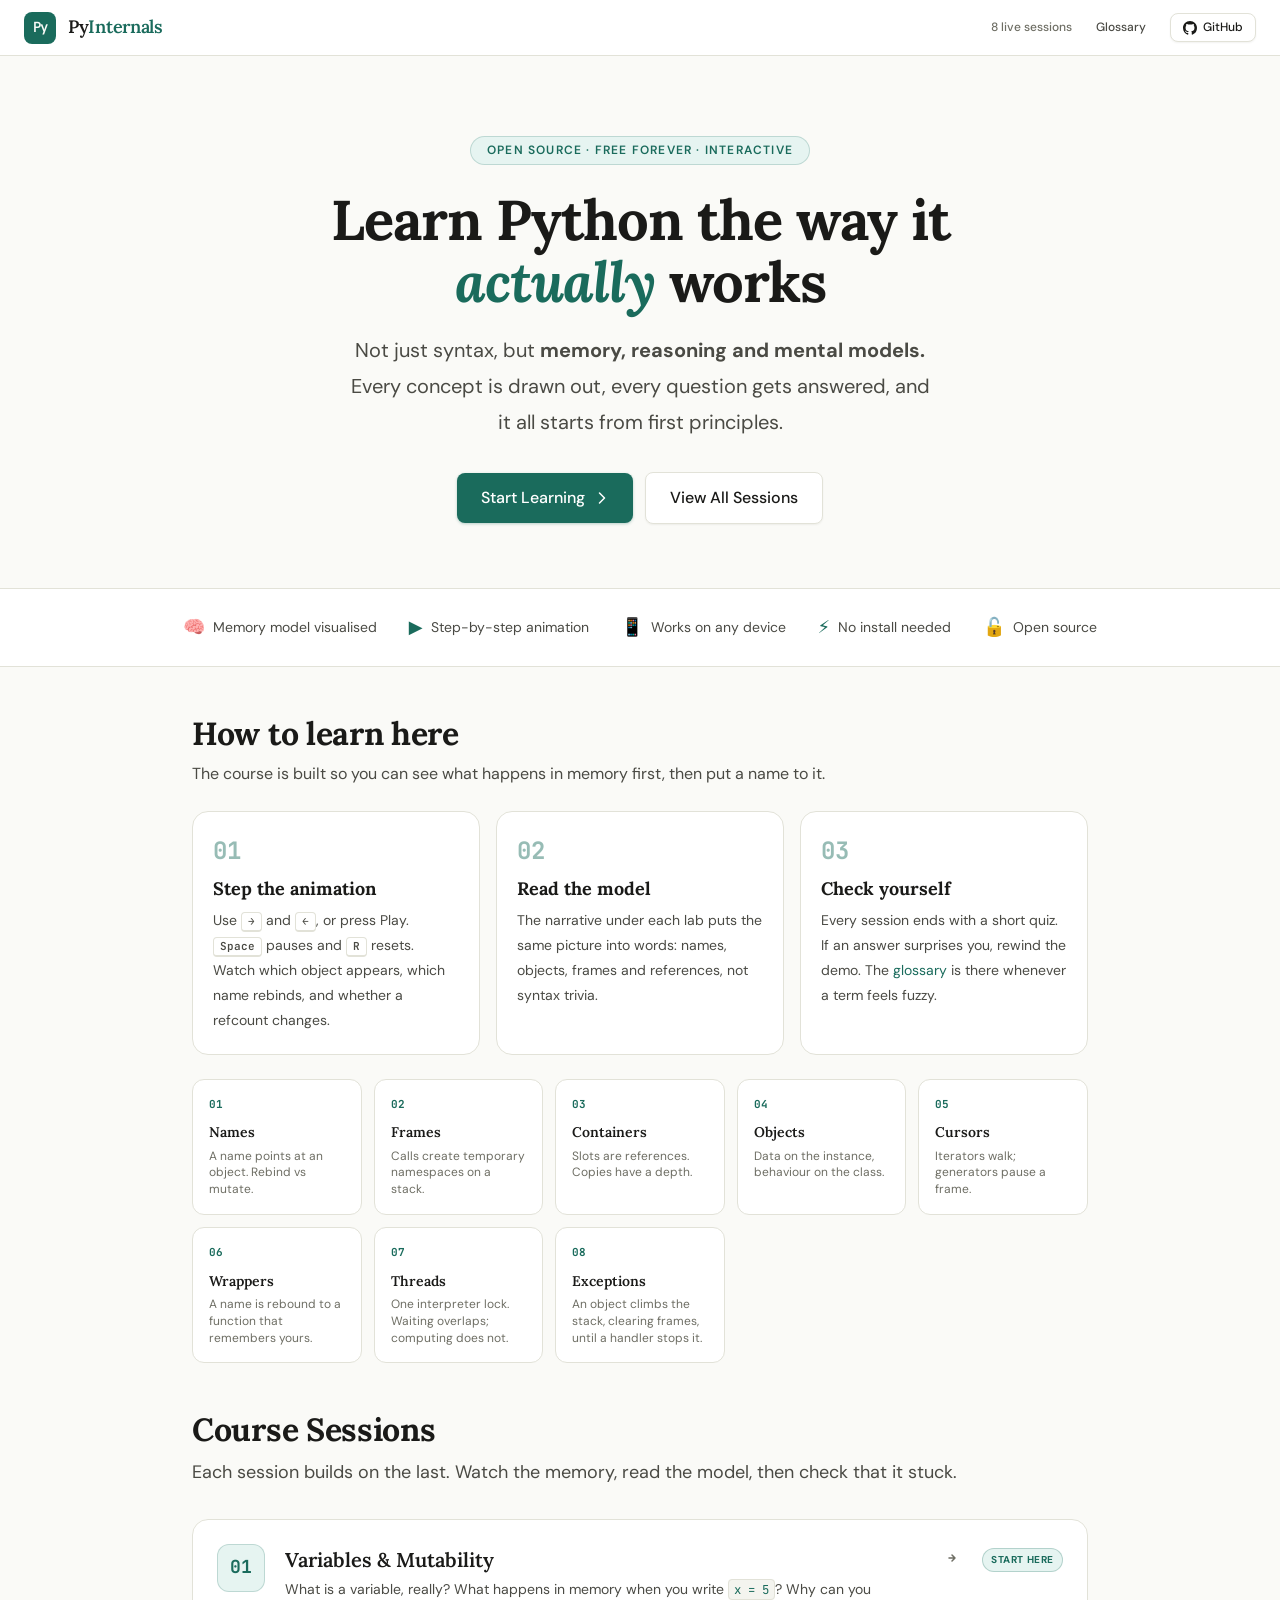
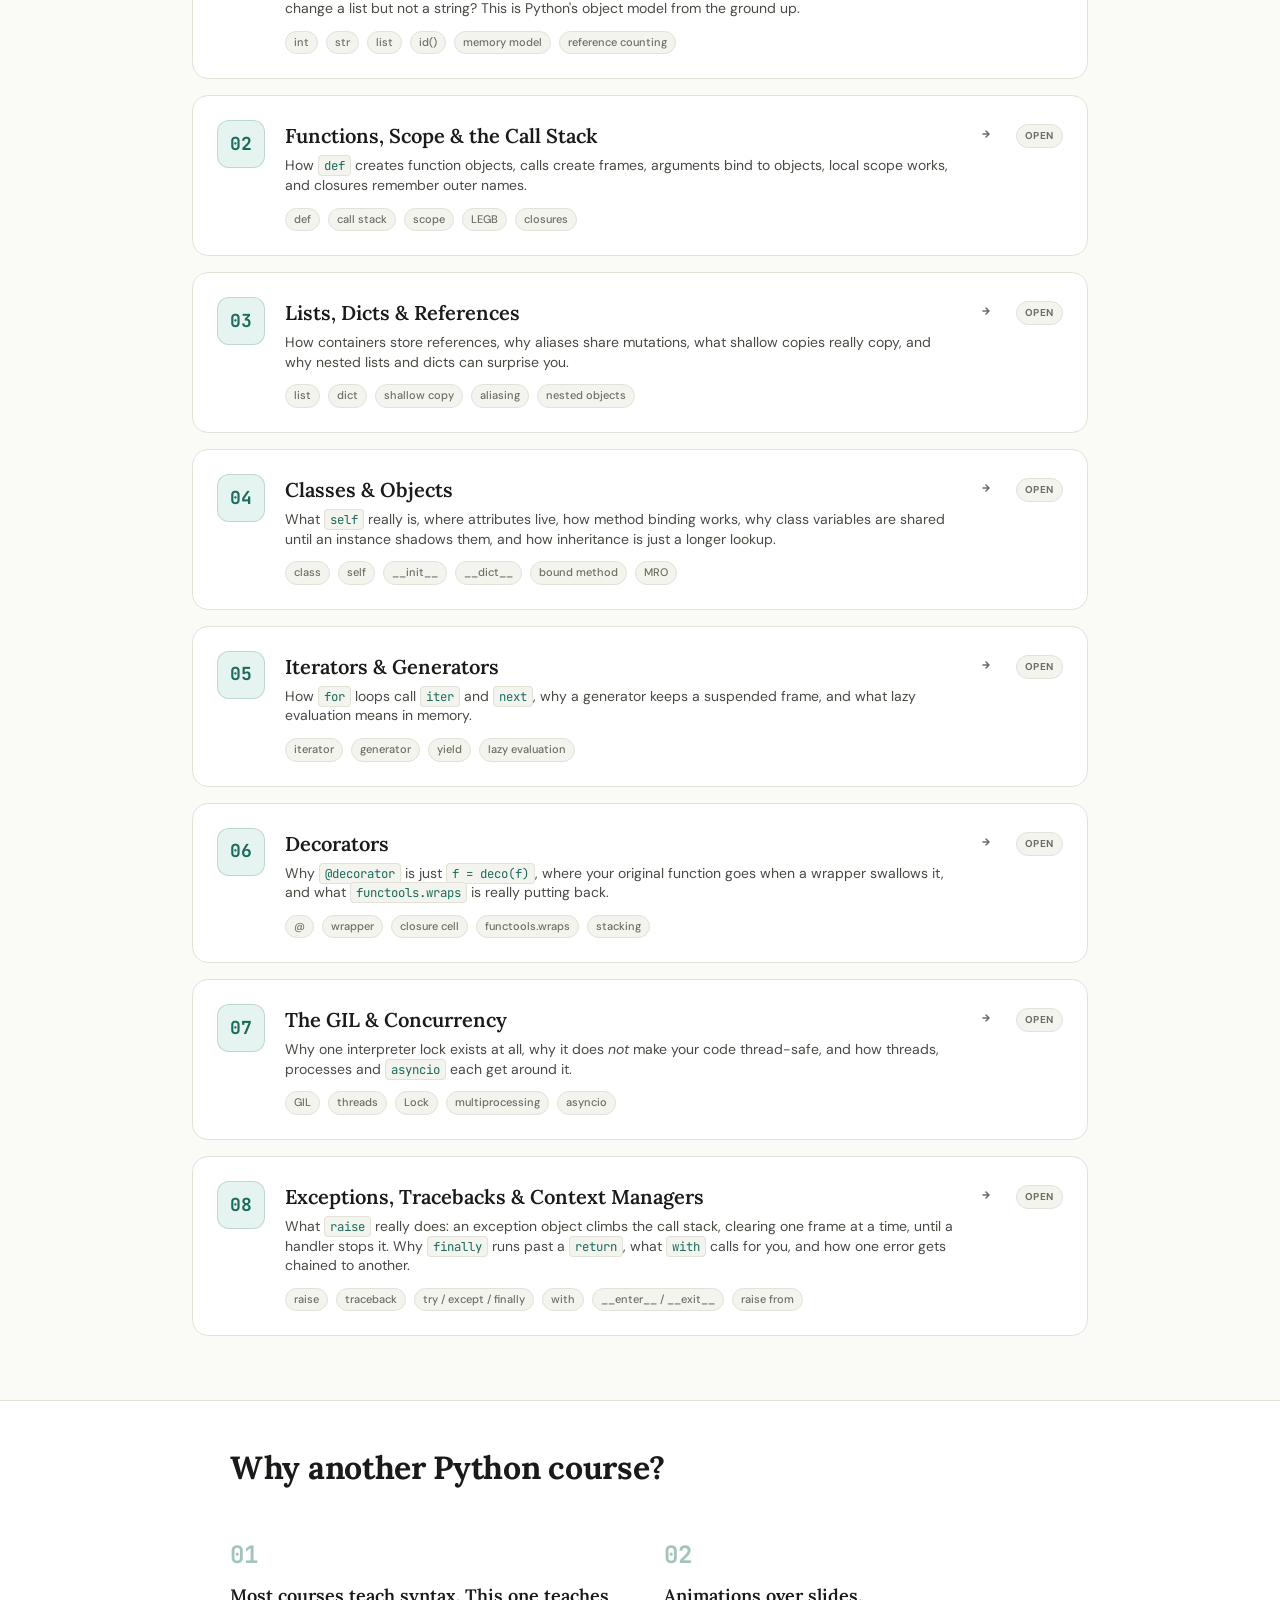
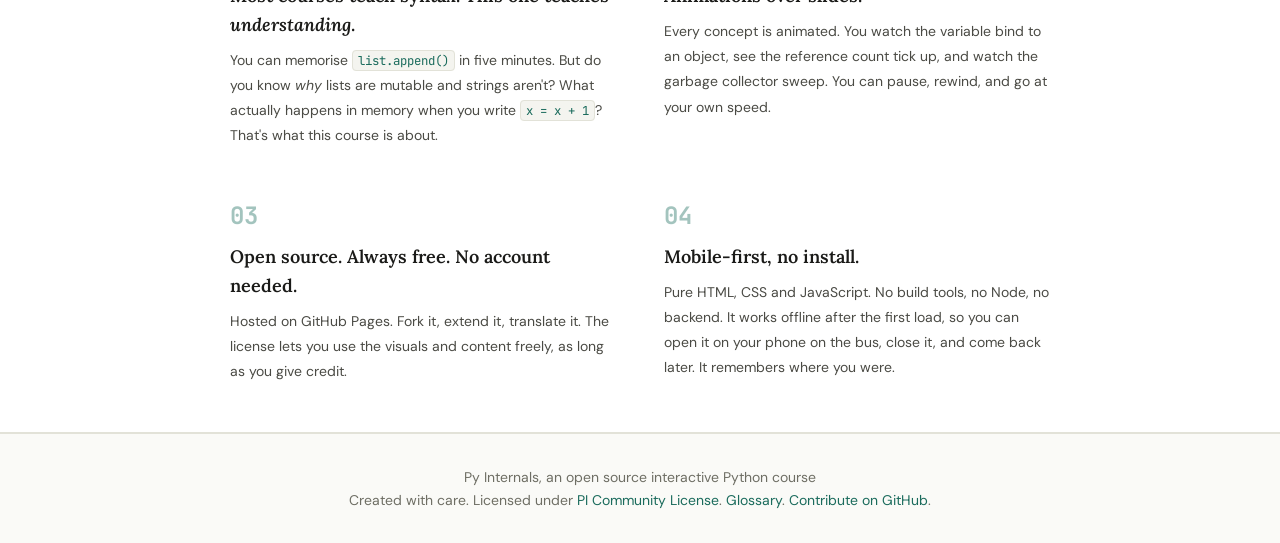
==== index.html @ a8326a30 "Improved Vocabulary + SEO" ====
<!DOCTYPE html>
<html lang="en">
<head>
  <meta charset="UTF-8" />
  <meta name="viewport" content="width=device-width, initial-scale=1.0" />
  <title>Py Internals: Learn How Python Really Works, Visually</title>
  <meta name="description" content="A free, open-source Python course that shows what your code does in memory. Step through names, frames, references, classes, generators, the GIL and exceptions." />
  <meta name="theme-color" content="#1A6B5C" />

  <!-- CSS -->
  <link rel="icon" type="image/png" href="assets/images/Python-logo.png" />
  <link rel="apple-touch-icon" href="assets/images/Python-logo.png" />

  <link rel="stylesheet" href="assets/css/base.css" />
  <link rel="stylesheet" href="assets/css/layout.css" />
  <link rel="stylesheet" href="assets/css/components.css" />
  <link rel="stylesheet" href="assets/css/memory-viz.css" />
  <link rel="stylesheet" href="assets/css/animations.css" />

  <style>
    /* ── Homepage-specific styles ── */
    .home-hero {
      max-width: 820px;
      margin: 0 auto;
      padding: var(--sp-20) var(--sp-8) var(--sp-16);
      text-align: center;
    }

    .home-hero__eyebrow {
      display: inline-flex;
      align-items: center;
      gap: var(--sp-2);
      font-size: var(--fs-xs);
      font-weight: 600;
      text-transform: uppercase;
      letter-spacing: 0.1em;
      color: var(--clr-accent);
      background: var(--clr-accent-lt);
      padding: var(--sp-1) var(--sp-4);
      border-radius: var(--radius-full);
      margin-bottom: var(--sp-6);
      border: 1px solid rgba(26,107,92,0.2);
    }

    .home-hero__title {
      font-size: clamp(2.5rem, 5vw, 3.5rem);
      font-weight: 700;
      letter-spacing: -1px;
      line-height: 1.1;
      margin-bottom: var(--sp-5);
    }

    .home-hero__title em {
      font-style: italic;
      color: var(--clr-accent);
    }

    .home-hero__lead {
      font-size: var(--fs-lg);
      color: var(--clr-text-2);
      line-height: var(--lh-loose);
      max-width: 580px;
      margin: 0 auto var(--sp-8);
    }

    .home-hero__cta {
      display: flex;
      align-items: center;
      justify-content: center;
      gap: var(--sp-3);
      flex-wrap: wrap;
    }

    .feature-strip {
      display: flex;
      align-items: center;
      justify-content: center;
      gap: var(--sp-8);
      padding: var(--sp-6) var(--sp-8);
      border-top: 1px solid var(--clr-border);
      border-bottom: 1px solid var(--clr-border);
      background: var(--clr-surface);
      flex-wrap: wrap;
    }

    .feature-strip__item {
      display: flex;
      align-items: center;
      gap: var(--sp-2);
      font-size: var(--fs-sm);
      color: var(--clr-text-2);
    }

    .feature-strip__icon {
      color: var(--clr-accent);
      font-size: var(--fs-md);
    }

    .sessions-grid {
      max-width: 960px;
      margin: 0 auto;
      padding: var(--sp-12) var(--sp-8);
    }

    .sessions-grid__title {
      font-size: var(--fs-2xl);
      font-weight: 700;
      letter-spacing: -0.3px;
      margin-bottom: var(--sp-2);
    }

    .sessions-grid__subtitle {
      color: var(--clr-text-2);
      font-size: var(--fs-md);
      margin-bottom: var(--sp-8);
    }

    .session-card {
      display: flex;
      align-items: flex-start;
      flex-wrap: wrap;
      gap: var(--sp-5);
      padding: var(--sp-6);
      background: var(--clr-surface);
      border: 1px solid var(--clr-border);
      border-radius: var(--radius-xl);
      margin-bottom: var(--sp-4);
      transition: all var(--dur-base) var(--ease-out);
      text-decoration: none;
      cursor: pointer;
    }

    .session-card:hover {
      border-color: var(--clr-accent);
      box-shadow: var(--shadow-md);
      transform: translateY(-2px);
    }

    .session-card.locked {
      opacity: 0.55;
      cursor: default;
      pointer-events: none;
    }

    .session-card__num {
      flex-shrink: 0;
      width: 48px;
      height: 48px;
      border-radius: var(--radius-lg);
      background: var(--clr-accent-lt);
      border: 1px solid rgba(26,107,92,0.2);
      display: flex;
      align-items: center;
      justify-content: center;
      font-family: var(--font-mono);
      font-size: var(--fs-md);
      font-weight: 700;
      color: var(--clr-accent);
    }

    .session-card.locked .session-card__num {
      background: var(--clr-surface-2);
      border-color: var(--clr-border);
      color: var(--clr-text-3);
    }

    .session-card__body { flex: 1; }

    .session-card__title {
      font-family: var(--font-display);
      font-size: var(--fs-lg);
      font-weight: 600;
      margin-bottom: var(--sp-1);
    }

    .session-card__desc {
      font-size: var(--fs-sm);
      color: var(--clr-text-2);
      line-height: var(--lh-snug);
    }

    .session-card__tags {
      display: flex;
      flex-wrap: wrap;
      gap: var(--sp-2);
      margin-top: var(--sp-3);
    }

    .session-card__tag {
      font-size: 11px;
      font-weight: 500;
      background: var(--clr-surface-2);
      color: var(--clr-text-3);
      padding: 2px 8px;
      border-radius: var(--radius-full);
      border: 1px solid var(--clr-border);
    }

    .session-card__arrow {
      flex-shrink: 0;
      color: var(--clr-text-3);
      margin-top: 4px;
      transition: all var(--dur-fast) var(--ease-out);
    }
    .session-card:hover .session-card__arrow {
      color: var(--clr-accent);
      transform: translateX(3px);
    }

    .coming-soon-badge {
      font-size: 10px;
      font-weight: 700;
      text-transform: uppercase;
      letter-spacing: 0.07em;
      background: var(--clr-surface-2);
      color: var(--clr-text-3);
      border: 1px solid var(--clr-border);
      padding: 2px 7px;
      border-radius: var(--radius-full);
    }

    .philosophy-section {
      background: var(--clr-surface);
      border-top: 1px solid var(--clr-border);
      border-bottom: 1px solid var(--clr-border);
      padding: var(--sp-12) var(--sp-8);
    }

    .philosophy-inner {
      max-width: 820px;
      margin: 0 auto;
      display: grid;
      grid-template-columns: 1fr 1fr;
      gap: var(--sp-12);
    }

    .philosophy-inner h2 {
      grid-column: 1 / -1;
      font-size: var(--fs-2xl);
      letter-spacing: -0.3px;
    }

    .philosophy-point { }

    .philosophy-point__num {
      font-family: var(--font-mono);
      font-size: var(--fs-xl);
      font-weight: 700;
      color: var(--clr-accent);
      opacity: 0.4;
      margin-bottom: var(--sp-2);
    }

    .philosophy-point__title {
      font-family: var(--font-display);
      font-size: var(--fs-md);
      font-weight: 600;
      margin-bottom: var(--sp-2);
    }

    .philosophy-point__text {
      font-size: var(--fs-sm);
      color: var(--clr-text-2);
      line-height: var(--lh-loose);
    }

    .footer {
      text-align: center;
      padding: var(--sp-8);
      font-size: var(--fs-sm);
      color: var(--clr-text-3);
      border-top: 1px solid var(--clr-border);
    }

    .footer a { color: var(--clr-accent); }

    .howto-section {
      max-width: 960px;
      margin: 0 auto;
      padding: var(--sp-12) var(--sp-8) 0;
    }

    .howto-section h2 {
      font-size: var(--fs-2xl);
      letter-spacing: -0.3px;
      margin-bottom: var(--sp-2);
    }

    .howto-section > p {
      color: var(--clr-text-2);
      margin-bottom: var(--sp-6);
    }

    .howto-grid {
      display: grid;
      grid-template-columns: repeat(3, minmax(0, 1fr));
      gap: var(--sp-4);
    }

    .howto-card {
      background: var(--clr-surface);
      border: 1px solid var(--clr-border);
      border-radius: var(--radius-xl);
      padding: var(--sp-5);
    }

    .howto-card__num {
      font-family: var(--font-mono);
      font-size: var(--fs-xl);
      font-weight: 700;
      color: var(--clr-accent);
      opacity: 0.45;
      margin-bottom: var(--sp-2);
    }

    .howto-card h3 {
      font-family: var(--font-display);
      font-size: var(--fs-md);
      margin-bottom: var(--sp-2);
    }

    .howto-card p {
      font-size: var(--fs-sm);
      color: var(--clr-text-2);
      line-height: var(--lh-loose);
    }

    .course-path {
      display: grid;
      grid-template-columns: repeat(auto-fit, minmax(150px, 1fr));
      gap: var(--sp-3);
      margin-top: var(--sp-6);
    }

    .course-path__step {
      background: var(--clr-surface);
      border: 1px solid var(--clr-border);
      border-radius: var(--radius-lg);
      padding: var(--sp-4);
      text-decoration: none;
      color: inherit;
      display: block;
      transition: border-color var(--dur-fast) var(--ease-out), transform var(--dur-fast) var(--ease-out);
    }

    .course-path__step:hover {
      border-color: var(--clr-accent);
      transform: translateY(-2px);
    }

    .course-path__num {
      font-family: var(--font-mono);
      font-size: 11px;
      font-weight: 700;
      color: var(--clr-accent);
      margin-bottom: var(--sp-2);
    }

    .course-path__title {
      font-family: var(--font-display);
      font-size: var(--fs-sm);
      font-weight: 600;
      margin-bottom: var(--sp-1);
    }

    .course-path__idea {
      font-size: var(--fs-xs);
      color: var(--clr-text-3);
      line-height: var(--lh-snug);
    }

    .last-session-note {
      margin-top: var(--sp-4);
      font-size: var(--fs-sm);
      color: var(--clr-text-3);
    }

    .last-session-note a { color: var(--clr-accent); }

    @media (max-width: 860px) {
      .course-path { grid-template-columns: 1fr 1fr; }
    }

    @media (max-width: 640px) {
      .howto-grid { grid-template-columns: 1fr; }
      .course-path { grid-template-columns: 1fr; }
    }

    @media (max-width: 520px) {
      .session-card { gap: var(--sp-4); padding: var(--sp-5); }
      .session-card__num { width: 40px; height: 40px; }
      .session-card__arrow { display: none; }
    }

    @media (max-width: 640px) {
      .home-hero { padding: var(--sp-12) var(--sp-5) var(--sp-10); }
      .sessions-grid { padding: var(--sp-8) var(--sp-5); }
      .philosophy-inner { grid-template-columns: 1fr; gap: var(--sp-8); }
      .philosophy-inner h2 { grid-column: 1; }
      .feature-strip { gap: var(--sp-5); }
    }
  </style>
  <!-- seo:head -->
  <link rel="canonical" href="https://inboxpraveen.github.io/Py-Internals/" />
  <meta name="robots" content="index, follow, max-image-preview:large" />
  <meta name="author" content="Praveen Kumar" />
  <meta property="og:type" content="website" />
  <meta property="og:site_name" content="Py Internals" />
  <meta property="og:locale" content="en_GB" />
  <meta property="og:url" content="https://inboxpraveen.github.io/Py-Internals/" />
  <meta property="og:title" content="Py Internals: Learn Python from the Inside Out" />
  <meta property="og:description" content="A free, open-source Python course that shows what your code does in memory. Step through names, frames, references, classes, generators, the GIL and exceptions." />
  <meta property="og:image" content="https://inboxpraveen.github.io/Py-Internals/assets/images/og/home.png" />
  <meta property="og:image:width" content="1200" />
  <meta property="og:image:height" content="630" />
  <meta property="og:image:alt" content="Py Internals: Learn Python from the Inside Out on Py Internals" />
  <meta name="twitter:card" content="summary_large_image" />
  <meta name="twitter:title" content="Py Internals: Learn Python from the Inside Out" />
  <meta name="twitter:description" content="A free, open-source Python course that shows what your code does in memory. Step through names, frames, references, classes, generators, the GIL and exceptions." />
  <meta name="twitter:image" content="https://inboxpraveen.github.io/Py-Internals/assets/images/og/home.png" />
  <link rel="alternate" type="application/atom+xml" title="Py Internals sessions" href="https://inboxpraveen.github.io/Py-Internals/feed.xml" />
  <link rel="manifest" href="https://inboxpraveen.github.io/Py-Internals/manifest.webmanifest" />
  <link rel="preconnect" href="https://fonts.googleapis.com" />
  <link rel="preconnect" href="https://fonts.gstatic.com" crossorigin />
  <link rel="stylesheet" href="https://fonts.googleapis.com/css2?family=Lora:ital,wght@0,400;0,600;0,700;1,400&family=JetBrains+Mono:wght@400;500;600&family=DM+Sans:ital,opsz,wght@0,9..40,300;0,9..40,400;0,9..40,500;0,9..40,600;1,9..40,400&display=swap" />
  <script type="application/ld+json">
{
  "@context": "https://schema.org",
  "@graph": [
    {
      "@type": "Course",
      "@id": "https://inboxpraveen.github.io/Py-Internals/#course",
      "name": "Py Internals: Learn Python from the Inside Out",
      "description": "A free, open-source Python course that shows what your code does in memory. Step through names, frames, references, classes, generators, the GIL and exceptions.",
      "url": "https://inboxpraveen.github.io/Py-Internals/",
      "image": "https://inboxpraveen.github.io/Py-Internals/assets/images/og/home.png",
      "provider": {
        "@type": "Organization",
        "name": "Py Internals",
        "url": "https://inboxpraveen.github.io/Py-Internals/",
        "logo": {
          "@type": "ImageObject",
          "url": "https://inboxpraveen.github.io/Py-Internals/assets/images/Python-logo.png",
          "width": 1024,
          "height": 1024
        },
        "sameAs": [
          "https://github.com/inboxpraveen/Py-Internals"
        ]
      },
      "author": {
        "@type": "Person",
        "name": "Praveen Kumar",
        "url": "https://github.com/inboxpraveen"
      },
      "inLanguage": "en",
      "isAccessibleForFree": true,
      "license": "https://github.com/inboxpraveen/Py-Internals/blob/main/LICENSE",
      "datePublished": "2026-03-23",
      "dateModified": "2026-09-17",
      "educationalLevel": "Beginner",
      "about": [
        "Python (programming language)",
        "CPython internals",
        "memory model"
      ],
      "keywords": "python, python internals, memory model, reference counting, closures, decorators, generators, GIL, exceptions",
      "teaches": [
        "Python variables as names bound to objects",
        "id() and object identity",
        "aliasing",
        "mutation versus rebinding",
        "reference counting and garbage collection",
        "mutable and immutable types",
        "function objects",
        "call frames and the call stack",
        "local and global scope",
        "LEGB name lookup",
        "argument passing by object reference",
        "closures and cells",
        "mutable default arguments",
        "containers hold references",
        "list and dict aliasing",
        "shallow copy versus deep copy",
        "nested container mutation",
        "function side effects on containers",
        "hashable keys",
        "what self is",
        "instance __dict__ and class namespace",
        "attribute lookup order",
        "bound methods",
        "class attributes versus instance attributes",
        "__new__ and __init__",
        "inheritance and the MRO",
        "the iterator protocol",
        "iter and next",
        "StopIteration",
        "generators and yield",
        "suspended frames",
        "lazy versus eager evaluation",
        "decorators as f = deco(f)",
        "wrapper functions",
        "closure cells",
        "functools.wraps and __wrapped__",
        "decorator factories",
        "stacking decorators",
        "the Global Interpreter Lock",
        "thread switching and the switch interval",
        "race conditions",
        "threading.Lock",
        "I/O-bound versus CPU-bound work",
        "multiprocessing",
        "asyncio and the event loop",
        "free-threaded Python",
        "raise and stack unwinding",
        "reading a traceback",
        "try, except, else and finally",
        "exception hierarchy",
        "context managers and the with statement",
        "__enter__ and __exit__",
        "exception chaining with raise from"
      ],
      "offers": [
        {
          "@type": "Offer",
          "category": "Free",
          "price": 0,
          "priceCurrency": "USD",
          "availability": "https://schema.org/InStock"
        }
      ],
      "hasCourseInstance": [
        {
          "@type": "CourseInstance",
          "courseMode": "online",
          "courseWorkload": "PT5H"
        }
      ],
      "hasPart": [
        {
          "@type": "LearningResource",
          "name": "Session 01: Variables & Mutability",
          "url": "https://inboxpraveen.github.io/Py-Internals/sessions/01-variables/"
        },
        {
          "@type": "LearningResource",
          "name": "Session 02: Functions, Scope & the Call Stack",
          "url": "https://inboxpraveen.github.io/Py-Internals/sessions/02-functions/"
        },
        {
          "@type": "LearningResource",
          "name": "Session 03: Lists, Dicts & References",
          "url": "https://inboxpraveen.github.io/Py-Internals/sessions/03-lists-dicts/"
        },
        {
          "@type": "LearningResource",
          "name": "Session 04: Classes & Objects",
          "url": "https://inboxpraveen.github.io/Py-Internals/sessions/04-classes/"
        },
        {
          "@type": "LearningResource",
          "name": "Session 05: Iterators & Generators",
          "url": "https://inboxpraveen.github.io/Py-Internals/sessions/05-iterators/"
        },
        {
          "@type": "LearningResource",
          "name": "Session 06: Decorators",
          "url": "https://inboxpraveen.github.io/Py-Internals/sessions/06-decorators/"
        },
        {
          "@type": "LearningResource",
          "name": "Session 07: The GIL & Concurrency",
          "url": "https://inboxpraveen.github.io/Py-Internals/sessions/07-gil/"
        },
        {
          "@type": "LearningResource",
          "name": "Session 08: Exceptions, Tracebacks & Context Managers",
          "url": "https://inboxpraveen.github.io/Py-Internals/sessions/08-exceptions/"
        }
      ]
    },
    {
      "@type": "WebSite",
      "name": "Py Internals",
      "url": "https://inboxpraveen.github.io/Py-Internals/",
      "publisher": {
        "@type": "Organization",
        "name": "Py Internals",
        "url": "https://inboxpraveen.github.io/Py-Internals/",
        "logo": {
          "@type": "ImageObject",
          "url": "https://inboxpraveen.github.io/Py-Internals/assets/images/Python-logo.png",
          "width": 1024,
          "height": 1024
        },
        "sameAs": [
          "https://github.com/inboxpraveen/Py-Internals"
        ]
      },
      "inLanguage": "en"
    }
  ]
}
  </script>
  <!-- /seo:head -->
</head>
<body>

<!-- ── Top Bar ─────────────────────────────────────────────── -->
<header class="topbar">
  <div class="topbar__logo">
    <div class="topbar__logo-mark">Py</div>
    <span class="topbar__brand">Py<span>Internals</span></span>
  </div>
  <div class="topbar__actions">
    <span class="progress-chip" id="homeProgressChip">8 live sessions</span>
    <a href="glossary.html" class="btn btn--ghost btn--sm">Glossary</a>
    <a href="https://github.com/inboxpraveen/Py-Internals"
       target="_blank"
       class="btn btn--secondary btn--sm"
       style="display:inline-flex;align-items:center;gap:6px;">
      <svg width="14" height="14" viewBox="0 0 16 16" fill="currentColor">
        <path d="M8 0C3.58 0 0 3.58 0 8c0 3.54 2.29 6.53 5.47 7.59.4.07.55-.17.55-.38 0-.19-.01-.82-.01-1.49-2.01.37-2.53-.49-2.69-.94-.09-.23-.48-.94-.82-1.13-.28-.15-.68-.52-.01-.53.63-.01 1.08.58 1.23.82.72 1.21 1.87.87 2.33.66.07-.52.28-.87.51-1.07-1.78-.2-3.64-.89-3.64-3.95 0-.87.31-1.59.82-2.15-.08-.2-.36-1.02.08-2.12 0 0 .67-.21 2.2.82.64-.18 1.32-.27 2-.27.68 0 1.36.09 2 .27 1.53-1.04 2.2-.82 2.2-.82.44 1.1.16 1.92.08 2.12.51.56.82 1.27.82 2.15 0 3.07-1.87 3.75-3.65 3.95.29.25.54.73.54 1.48 0 1.07-.01 1.93-.01 2.2 0 .21.15.46.55.38A8.013 8.013 0 0016 8c0-4.42-3.58-8-8-8z"/>
      </svg>
      <span class="btn__label">GitHub</span>
    </a>
  </div>
</header>

<!-- ── Main ────────────────────────────────────────────────── -->
<main>

  <!-- Hero -->
  <section class="home-hero">
    <div class="home-hero__eyebrow animate-fade-up">
      Open Source · Free Forever · Interactive
    </div>
    <h1 class="home-hero__title animate-fade-up delay-1">
      Learn Python the way it <em>actually</em> works
    </h1>
    <p class="home-hero__lead animate-fade-up delay-2">
      Not just syntax, but <strong>memory, reasoning and mental models.</strong> Every concept is drawn out, every question gets answered, and it all starts from first principles.
    </p>
    <div class="home-hero__cta animate-fade-up delay-3">
      <a href="sessions/01-variables/index.html" class="btn btn--primary btn--lg" id="startCta">
        Start Learning
        <svg width="16" height="16" viewBox="0 0 16 16" fill="currentColor">
          <path d="M6.5 3L11.5 8L6.5 13" stroke="currentColor" stroke-width="1.5" fill="none" stroke-linecap="round" stroke-linejoin="round"/>
        </svg>
      </a>
      <a href="#sessions" class="btn btn--secondary btn--lg">View All Sessions</a>
    </div>
    <p class="last-session-note" id="lastSessionNote" hidden></p>
  </section>

  <!-- Feature strip -->
  <div class="feature-strip">
    <div class="feature-strip__item">
      <span class="feature-strip__icon">🧠</span>
      Memory model visualised
    </div>
    <div class="feature-strip__item">
      <span class="feature-strip__icon">▶</span>
      Step-by-step animation
    </div>
    <div class="feature-strip__item">
      <span class="feature-strip__icon">📱</span>
      Works on any device
    </div>
    <div class="feature-strip__item">
      <span class="feature-strip__icon">⚡</span>
      No install needed
    </div>
    <div class="feature-strip__item">
      <span class="feature-strip__icon">🔓</span>
      Open source
    </div>
  </div>

  <section class="howto-section" id="how-to-learn">
    <h2>How to learn here</h2>
    <p>The course is built so you can see what happens in memory first, then put a name to it.</p>
    <div class="howto-grid">
      <div class="howto-card">
        <div class="howto-card__num">01</div>
        <h3>Step the animation</h3>
        <p>Use <kbd>→</kbd> and <kbd>←</kbd>, or press Play. <kbd>Space</kbd> pauses and <kbd>R</kbd> resets. Watch which object appears, which name rebinds, and whether a refcount changes.</p>
      </div>
      <div class="howto-card">
        <div class="howto-card__num">02</div>
        <h3>Read the model</h3>
        <p>The narrative under each lab puts the same picture into words: names, objects, frames and references, not syntax trivia.</p>
      </div>
      <div class="howto-card">
        <div class="howto-card__num">03</div>
        <h3>Check yourself</h3>
        <p>Every session ends with a short quiz. If an answer surprises you, rewind the demo. The <a href="glossary.html" style="color:var(--clr-accent)">glossary</a> is there whenever a term feels fuzzy.</p>
      </div>
    </div>
    <div class="course-path" aria-label="How the live sessions connect">
      <a class="course-path__step" href="sessions/01-variables/">
        <div class="course-path__num">01</div>
        <div class="course-path__title">Names</div>
        <div class="course-path__idea">A name points at an object. Rebind vs mutate.</div>
      </a>
      <a class="course-path__step" href="sessions/02-functions/">
        <div class="course-path__num">02</div>
        <div class="course-path__title">Frames</div>
        <div class="course-path__idea">Calls create temporary namespaces on a stack.</div>
      </a>
      <a class="course-path__step" href="sessions/03-lists-dicts/">
        <div class="course-path__num">03</div>
        <div class="course-path__title">Containers</div>
        <div class="course-path__idea">Slots are references. Copies have a depth.</div>
      </a>
      <a class="course-path__step" href="sessions/04-classes/">
        <div class="course-path__num">04</div>
        <div class="course-path__title">Objects</div>
        <div class="course-path__idea">Data on the instance, behaviour on the class.</div>
      </a>
      <a class="course-path__step" href="sessions/05-iterators/">
        <div class="course-path__num">05</div>
        <div class="course-path__title">Cursors</div>
        <div class="course-path__idea">Iterators walk; generators pause a frame.</div>
      </a>
      <a class="course-path__step" href="sessions/06-decorators/">
        <div class="course-path__num">06</div>
        <div class="course-path__title">Wrappers</div>
        <div class="course-path__idea">A name is rebound to a function that remembers yours.</div>
      </a>
      <a class="course-path__step" href="sessions/07-gil/">
        <div class="course-path__num">07</div>
        <div class="course-path__title">Threads</div>
        <div class="course-path__idea">One interpreter lock. Waiting overlaps; computing does not.</div>
      </a>
      <a class="course-path__step" href="sessions/08-exceptions/">
        <div class="course-path__num">08</div>
        <div class="course-path__title">Exceptions</div>
        <div class="course-path__idea">An object climbs the stack, clearing frames, until a handler stops it.</div>
      </a>
    </div>
  </section>

  <!-- Sessions -->
  <section class="sessions-grid" id="sessions">
    <h2 class="sessions-grid__title">Course Sessions</h2>
    <p class="sessions-grid__subtitle">Each session builds on the last. Watch the memory, read the model, then check that it stuck.</p>

    <!-- Session 01 -->
    <a href="sessions/01-variables/" class="session-card animate-fade-up" data-session="01-variables">
      <div class="session-card__num">01</div>
      <div class="session-card__body">
        <div class="session-card__title">Variables & Mutability</div>
        <div class="session-card__desc">
          What is a variable, really? What happens in memory when you write <code>x = 5</code>? Why can you change a list but not a string? This is Python's object model from the ground up.
        </div>
        <div class="session-card__tags">
          <span class="session-card__tag">int</span>
          <span class="session-card__tag">str</span>
          <span class="session-card__tag">list</span>
          <span class="session-card__tag">id()</span>
          <span class="session-card__tag">memory model</span>
          <span class="session-card__tag">reference counting</span>
        </div>
      </div>
      <svg class="session-card__arrow" width="20" height="20" viewBox="0 0 20 20" fill="none">
        <path d="M7 10h6M10 7l3 3-3 3" stroke="currentColor" stroke-width="1.5" stroke-linecap="round" stroke-linejoin="round"/>
      </svg>
    </a>

    <!-- Session 02 -->
    <a href="sessions/02-functions/" class="session-card animate-fade-up delay-1" data-session="02-functions">
      <div class="session-card__num">02</div>
      <div class="session-card__body">
        <div class="session-card__title">Functions, Scope & the Call Stack</div>
        <div class="session-card__desc">
          How <code>def</code> creates function objects, calls create frames, arguments bind to objects,
          local scope works, and closures remember outer names.
        </div>
        <div class="session-card__tags">
          <span class="session-card__tag">def</span>
          <span class="session-card__tag">call stack</span>
          <span class="session-card__tag">scope</span>
          <span class="session-card__tag">LEGB</span>
          <span class="session-card__tag">closures</span>
        </div>
      </div>
      <svg class="session-card__arrow" width="20" height="20" viewBox="0 0 20 20" fill="none">
        <path d="M7 10h6M10 7l3 3-3 3" stroke="currentColor" stroke-width="1.5" stroke-linecap="round" stroke-linejoin="round"/>
      </svg>
    </a>

    <!-- Session 03 -->
    <a href="sessions/03-lists-dicts/" class="session-card animate-fade-up delay-2" data-session="03-lists-dicts">
      <div class="session-card__num">03</div>
      <div class="session-card__body">
        <div class="session-card__title">Lists, Dicts &amp; References</div>
        <div class="session-card__desc">
          How containers store references, why aliases share mutations, what shallow copies really copy,
          and why nested lists and dicts can surprise you.
        </div>
        <div class="session-card__tags">
          <span class="session-card__tag">list</span>
          <span class="session-card__tag">dict</span>
          <span class="session-card__tag">shallow copy</span>
          <span class="session-card__tag">aliasing</span>
          <span class="session-card__tag">nested objects</span>
        </div>
      </div>
      <svg class="session-card__arrow" width="20" height="20" viewBox="0 0 20 20" fill="none">
        <path d="M7 10h6M10 7l3 3-3 3" stroke="currentColor" stroke-width="1.5" stroke-linecap="round" stroke-linejoin="round"/>
      </svg>
    </a>

    <a href="sessions/04-classes/" class="session-card animate-fade-up delay-3" data-session="04-classes">
      <div class="session-card__num">04</div>
      <div class="session-card__body">
        <div class="session-card__title">Classes &amp; Objects</div>
        <div class="session-card__desc">
          What <code>self</code> really is, where attributes live, how method binding works,
          why class variables are shared until an instance shadows them, and how inheritance
          is just a longer lookup.
        </div>
        <div class="session-card__tags">
          <span class="session-card__tag">class</span>
          <span class="session-card__tag">self</span>
          <span class="session-card__tag">__init__</span>
          <span class="session-card__tag">__dict__</span>
          <span class="session-card__tag">bound method</span>
          <span class="session-card__tag">MRO</span>
        </div>
      </div>
      <svg class="session-card__arrow" width="20" height="20" viewBox="0 0 20 20" fill="none">
        <path d="M7 10h6M10 7l3 3-3 3" stroke="currentColor" stroke-width="1.5" stroke-linecap="round" stroke-linejoin="round"/>
      </svg>
    </a>

    <a href="sessions/05-iterators/" class="session-card animate-fade-up delay-4" data-session="05-iterators">
      <div class="session-card__num">05</div>
      <div class="session-card__body">
        <div class="session-card__title">Iterators &amp; Generators</div>
        <div class="session-card__desc">
          How <code>for</code> loops call <code>iter</code> and <code>next</code>, why a generator
          keeps a suspended frame, and what lazy evaluation means in memory.
        </div>
        <div class="session-card__tags">
          <span class="session-card__tag">iterator</span>
          <span class="session-card__tag">generator</span>
          <span class="session-card__tag">yield</span>
          <span class="session-card__tag">lazy evaluation</span>
        </div>
      </div>
      <svg class="session-card__arrow" width="20" height="20" viewBox="0 0 20 20" fill="none">
        <path d="M7 10h6M10 7l3 3-3 3" stroke="currentColor" stroke-width="1.5" stroke-linecap="round" stroke-linejoin="round"/>
      </svg>
    </a>

    <a href="sessions/06-decorators/" class="session-card animate-fade-up delay-5" data-session="06-decorators">
      <div class="session-card__num">06</div>
      <div class="session-card__body">
        <div class="session-card__title">Decorators</div>
        <div class="session-card__desc">
          Why <code>@decorator</code> is just <code>f = deco(f)</code>, where your original
          function goes when a wrapper swallows it, and what <code>functools.wraps</code>
          is really putting back.
        </div>
        <div class="session-card__tags">
          <span class="session-card__tag">@</span>
          <span class="session-card__tag">wrapper</span>
          <span class="session-card__tag">closure cell</span>
          <span class="session-card__tag">functools.wraps</span>
          <span class="session-card__tag">stacking</span>
        </div>
      </div>
      <svg class="session-card__arrow" width="20" height="20" viewBox="0 0 20 20" fill="none">
        <path d="M7 10h6M10 7l3 3-3 3" stroke="currentColor" stroke-width="1.5" stroke-linecap="round" stroke-linejoin="round"/>
      </svg>
    </a>

    <a href="sessions/07-gil/" class="session-card animate-fade-up delay-5" data-session="07-gil">
      <div class="session-card__num">07</div>
      <div class="session-card__body">
        <div class="session-card__title">The GIL &amp; Concurrency</div>
        <div class="session-card__desc">
          Why one interpreter lock exists at all, why it does <em>not</em> make your
          code thread-safe, and how threads, processes and <code>asyncio</code> each
          get around it.
        </div>
        <div class="session-card__tags">
          <span class="session-card__tag">GIL</span>
          <span class="session-card__tag">threads</span>
          <span class="session-card__tag">Lock</span>
          <span class="session-card__tag">multiprocessing</span>
          <span class="session-card__tag">asyncio</span>
        </div>
      </div>
      <svg class="session-card__arrow" width="20" height="20" viewBox="0 0 20 20" fill="none">
        <path d="M7 10h6M10 7l3 3-3 3" stroke="currentColor" stroke-width="1.5" stroke-linecap="round" stroke-linejoin="round"/>
      </svg>
    </a>

    <a href="sessions/08-exceptions/" class="session-card animate-fade-up delay-5" data-session="08-exceptions">
      <div class="session-card__num">08</div>
      <div class="session-card__body">
        <div class="session-card__title">Exceptions, Tracebacks &amp; Context Managers</div>
        <div class="session-card__desc">
          What <code>raise</code> really does: an exception object climbs the call stack,
          clearing one frame at a time, until a handler stops it. Why <code>finally</code>
          runs past a <code>return</code>, what <code>with</code> calls for you, and how one
          error gets chained to another.
        </div>
        <div class="session-card__tags">
          <span class="session-card__tag">raise</span>
          <span class="session-card__tag">traceback</span>
          <span class="session-card__tag">try / except / finally</span>
          <span class="session-card__tag">with</span>
          <span class="session-card__tag">__enter__ / __exit__</span>
          <span class="session-card__tag">raise from</span>
        </div>
      </div>
      <svg class="session-card__arrow" width="20" height="20" viewBox="0 0 20 20" fill="none">
        <path d="M7 10h6M10 7l3 3-3 3" stroke="currentColor" stroke-width="1.5" stroke-linecap="round" stroke-linejoin="round"/>
      </svg>
    </a>

  </section>

  <!-- Philosophy -->
  <section class="philosophy-section">
    <div class="philosophy-inner">
      <h2>Why another Python course?</h2>

      <div class="philosophy-point animate-fade-up delay-1">
        <div class="philosophy-point__num">01</div>
        <div class="philosophy-point__title">Most courses teach syntax. This one teaches <em>understanding</em>.</div>
        <div class="philosophy-point__text">
          You can memorise <code>list.append()</code> in five minutes. But do you know <em>why</em> lists are mutable and strings aren't? What actually happens in memory when you write <code>x = x + 1</code>? That's what this course is about.
        </div>
      </div>

      <div class="philosophy-point animate-fade-up delay-2">
        <div class="philosophy-point__num">02</div>
        <div class="philosophy-point__title">Animations over slides.</div>
        <div class="philosophy-point__text">
          Every concept is animated. You watch the variable bind to an object, see the reference count tick up, and watch the garbage collector sweep. You can pause, rewind, and go at your own speed.
        </div>
      </div>

      <div class="philosophy-point animate-fade-up delay-3">
        <div class="philosophy-point__num">03</div>
        <div class="philosophy-point__title">Open source. Always free. No account needed.</div>
        <div class="philosophy-point__text">
          Hosted on GitHub Pages. Fork it, extend it, translate it. The license lets you use the visuals and content freely, as long as you give credit.
        </div>
      </div>

      <div class="philosophy-point animate-fade-up delay-4">
        <div class="philosophy-point__num">04</div>
        <div class="philosophy-point__title">Mobile-first, no install.</div>
        <div class="philosophy-point__text">
          Pure HTML, CSS and JavaScript. No build tools, no Node, no backend. It works offline after the first load, so you can open it on your phone on the bus, close it, and come back later. It remembers where you were.
        </div>
      </div>
    </div>
  </section>

</main>

<footer class="footer">
  Py Internals, an open source interactive Python course<br>
  Created with care. Licensed under
  <a href="LICENSE">PI Community License</a>.
  <a href="glossary.html">Glossary</a>.
  <a href="https://github.com/inboxpraveen/Py-Internals" target="_blank">Contribute on GitHub</a>.
</footer>

<script src="assets/js/core.js"></script>
</body>
</html>
---- assets/css/base.css ----
/* ============================================================
   PY INTERNALS: BASE CSS
   Design tokens, reset, typography, global utilities
   ============================================================ */

/* ── Google Fonts ─────────────────────────────────────────── */
/* Lora, DM Sans and JetBrains Mono are linked from each page's <head>
   (see tools/build_seo.py) so they download alongside this file rather
   than after it. The font tokens below only name them. */

/* ── Design Tokens ────────────────────────────────────────── */
:root {
  color-scheme: light;

  /* Palette */
  --clr-bg:          #FAFAF7;
  --clr-surface:     #FFFFFF;
  --clr-surface-2:   #F4F4EF;
  --clr-border:      #E2E2D8;
  --clr-border-soft: #EBEBE4;

  --clr-text:        #1A1A18;
  --clr-text-2:      #4A4A44;
  --clr-text-3:      #6E6E64;
  --clr-text-inv:    #FAFAF7;

  --clr-accent:      #1A6B5C;   /* deep teal */
  --clr-accent-lt:   #E6F4F1;   /* teal tint */
  --clr-accent-2:    #A85315;   /* amber, for warnings and highlights (AA on its tint) */
  --clr-accent-2lt:  #FDF0E6;

  /* Memory visualization colors */
  --clr-mem-stack:   #1A4B6B;   /* deep blue */
  --clr-mem-heap:    #3D1A6B;   /* deep purple */
  --clr-mem-ref:     #B85C1A;   /* reference arrow amber */
  --clr-mem-new:     #1A6B4B;   /* newly created object */
  --clr-mem-del:     #6B1A1A;   /* about to be garbage collected */

  /* Type palette for Python types */
  --clr-type-int:    #1A5C8A;
  --clr-type-float:  #4A1A8A;
  --clr-type-str:    #8A4A1A;
  --clr-type-bool:   #1A8A4A;
  --clr-type-none:   #6A6A5A;
  --clr-type-list:   #1A6B8A;
  --clr-type-dict:   #6B1A6B;
  --clr-type-tuple:  #1A8A8A;
  --clr-type-set:    #8A6B1A;
  --clr-type-function:#4338CA;
  --clr-type-class:   #9F1239;
  --clr-type-instance:#BE185D;
  --clr-type-method:  #6D28D9;
  --clr-type-generator:#0F766E;
  --clr-type-iterator:#155E75;
  --clr-type-coroutine:#0E7490;

  /* Code panel */
  --clr-code-bg:     #1C2333;
  --clr-code-fg:     #CDD6F4;

  /* Typography */
  --font-display: 'Lora', Georgia, serif;
  --font-body:    'DM Sans', system-ui, sans-serif;
  --font-mono:    'JetBrains Mono', 'Fira Code', monospace;

  --fs-xs:   0.75rem;    /* 12px */
  --fs-sm:   0.875rem;   /* 14px */
  --fs-base: 1rem;       /* 16px */
  --fs-md:   1.125rem;   /* 18px */
  --fs-lg:   1.25rem;    /* 20px */
  --fs-xl:   1.5rem;     /* 24px */
  --fs-2xl:  2rem;       /* 32px */
  --fs-3xl:  2.5rem;     /* 40px */

  --lh-tight:  1.2;
  --lh-snug:   1.4;
  --lh-normal: 1.6;
  --lh-loose:  1.8;

  /* Spacing scale */
  --sp-1:  0.25rem;
  --sp-2:  0.5rem;
  --sp-3:  0.75rem;
  --sp-4:  1rem;
  --sp-5:  1.25rem;
  --sp-6:  1.5rem;
  --sp-7:  1.75rem;
  --sp-8:  2rem;
  --sp-10: 2.5rem;
  --sp-12: 3rem;
  --sp-16: 4rem;
  --sp-20: 5rem;

  /* Borders & Radius */
  --radius-sm:  4px;
  --radius-md:  8px;
  --radius-lg:  12px;
  --radius-xl:  16px;
  --radius-2xl: 24px;
  --radius-full: 9999px;

  /* Shadows */
  --shadow-xs: 0 1px 2px rgba(26,26,24,0.06);
  --shadow-sm: 0 2px 8px rgba(26,26,24,0.08);
  --shadow-md: 0 4px 16px rgba(26,26,24,0.10);
  --shadow-lg: 0 8px 32px rgba(26,26,24,0.12);
  --shadow-xl: 0 16px 48px rgba(26,26,24,0.15);

  /* Transitions */
  --ease-out:   cubic-bezier(0.22, 1, 0.36, 1);
  --ease-in:    cubic-bezier(0.64, 0, 0.78, 0);
  --ease-inout: cubic-bezier(0.65, 0, 0.35, 1);
  --ease-spring:cubic-bezier(0.34, 1.56, 0.64, 1);

  --dur-fast:   120ms;
  --dur-base:   220ms;
  --dur-slow:   380ms;
  --dur-anim:   600ms;

  /* Layout */
  --sidebar-w:   280px;
  --content-max: 900px;
  --panel-h:     480px;
}

/* ── Reset ────────────────────────────────────────────────── */
*, *::before, *::after {
  box-sizing: border-box;
  margin: 0;
  padding: 0;
}

html {
  /* Percentage, not px: a fixed root size silently ignores the reader's
     browser font-size preference. */
  font-size: 100%;
  scroll-behavior: smooth;
  -webkit-text-size-adjust: 100%;
}

body {
  font-family: var(--font-body);
  font-size: var(--fs-base);
  line-height: var(--lh-normal);
  color: var(--clr-text);
  background-color: var(--clr-bg);
  min-height: 100vh;
  -webkit-font-smoothing: antialiased;
  -moz-osx-font-smoothing: grayscale;
}

img, svg, video { display: block; max-width: 100%; }
ul, ol { list-style: none; }
a { color: inherit; text-decoration: none; }
button { cursor: pointer; font: inherit; border: none; background: none; }
input, textarea, select { font: inherit; }
h1,h2,h3,h4,h5,h6 {
  font-family: var(--font-display);
  line-height: var(--lh-tight);
  color: var(--clr-text);
}

/* ── Typography Utilities ─────────────────────────────────── */
.text-display { font-family: var(--font-display); }
.text-mono    { font-family: var(--font-mono); }

.text-xs  { font-size: var(--fs-xs); }
.text-sm  { font-size: var(--fs-sm); }
.text-base{ font-size: var(--fs-base); }
.text-md  { font-size: var(--fs-md); }
.text-lg  { font-size: var(--fs-lg); }
.text-xl  { font-size: var(--fs-xl); }
.text-2xl { font-size: var(--fs-2xl); }
.text-3xl { font-size: var(--fs-3xl); }

.font-light   { font-weight: 300; }
.font-regular { font-weight: 400; }
.font-medium  { font-weight: 500; }
.font-semi    { font-weight: 600; }
.font-bold    { font-weight: 700; }

.text-muted   { color: var(--clr-text-3); }
.text-subtle  { color: var(--clr-text-2); }
.text-accent  { color: var(--clr-accent); }
.text-amber   { color: var(--clr-accent-2); }

/* ── Spacing Utilities ────────────────────────────────────── */
.mt-auto { margin-top: auto; }
.mb-auto { margin-bottom: auto; }

/* ── Flex / Grid Utilities ────────────────────────────────── */
.flex        { display: flex; }
.flex-col    { flex-direction: column; }
.items-center{ align-items: center; }
.items-start { align-items: flex-start; }
.justify-between { justify-content: space-between; }
.justify-center  { justify-content: center; }
.gap-1 { gap: var(--sp-1); }
.gap-2 { gap: var(--sp-2); }
.gap-3 { gap: var(--sp-3); }
.gap-4 { gap: var(--sp-4); }
.gap-6 { gap: var(--sp-6); }
.gap-8 { gap: var(--sp-8); }

/* ── Visibility ───────────────────────────────────────────── */
.sr-only {
  position: absolute; width: 1px; height: 1px;
  padding: 0; margin: -1px; overflow: hidden;
  clip: rect(0,0,0,0); white-space: nowrap; border-width: 0;
}
.hidden { display: none !important; }

/* ── Scrollbar ────────────────────────────────────────────── */
::-webkit-scrollbar { width: 6px; height: 6px; }
::-webkit-scrollbar-track { background: transparent; }
::-webkit-scrollbar-thumb { background: var(--clr-border); border-radius: var(--radius-full); }
::-webkit-scrollbar-thumb:hover { background: var(--clr-text-3); }
---- assets/css/layout.css ----
/* ============================================================
   PY INTERNALS: LAYOUT CSS
   App shell, sidebar navigation, main content regions
   ============================================================ */

/* ── App Shell ────────────────────────────────────────────── */
.app-shell {
  display: grid;
  grid-template-columns: var(--sidebar-w) 1fr;
  grid-template-rows: auto 1fr;
  min-height: 100vh;
}

/* ── Top Bar ──────────────────────────────────────────────── */
.topbar {
  grid-column: 1 / -1;
  display: flex;
  align-items: center;
  justify-content: space-between;
  padding: var(--sp-3) var(--sp-6);
  background: var(--clr-surface);
  border-bottom: 1px solid var(--clr-border);
  position: sticky;
  top: 0;
  z-index: 100;
  height: 56px;
}

.topbar__logo {
  display: flex;
  align-items: center;
  gap: var(--sp-3);
}

.topbar__logo-mark {
  width: 32px;
  height: 32px;
  background: var(--clr-accent);
  border-radius: var(--radius-md);
  display: flex;
  align-items: center;
  justify-content: center;
  color: var(--clr-text-inv);
  font-family: var(--font-mono);
  font-weight: 600;
  font-size: var(--fs-sm);
  letter-spacing: -0.5px;
  flex-shrink: 0;
}

.topbar__brand {
  font-family: var(--font-display);
  font-size: var(--fs-md);
  font-weight: 600;
  color: var(--clr-text);
  letter-spacing: -0.3px;
}

.topbar__brand span {
  color: var(--clr-accent);
}

.topbar__actions {
  display: flex;
  align-items: center;
  gap: var(--sp-3);
  min-width: 0;
}

.topbar__home {
  display: flex;
  align-items: center;
  gap: 10px;
  text-decoration: none;
  min-width: 0;
}

.session-count {
  font-size: var(--fs-xs);
  color: var(--clr-text-3);
  font-weight: 500;
  white-space: nowrap;
}

/* ── Sidebar ──────────────────────────────────────────────── */
.sidebar {
  background: var(--clr-surface);
  border-right: 1px solid var(--clr-border);
  display: flex;
  flex-direction: column;
  overflow-y: auto;
  position: sticky;
  top: 56px;
  height: calc(100vh - 56px);
}

.sidebar__section {
  padding: var(--sp-5) 0;
  border-bottom: 1px solid var(--clr-border);
}

.sidebar__section:last-child {
  border-bottom: none;
}

.sidebar__label {
  font-size: var(--fs-xs);
  font-weight: 600;
  text-transform: uppercase;
  letter-spacing: 0.08em;
  color: var(--clr-text-3);
  padding: 0 var(--sp-5) var(--sp-2);
}

.sidebar__item {
  display: flex;
  align-items: center;
  gap: var(--sp-3);
  padding: var(--sp-2) var(--sp-5);
  font-size: var(--fs-sm);
  color: var(--clr-text-2);
  border-radius: 0;
  transition: background var(--dur-fast) var(--ease-out),
              color var(--dur-fast) var(--ease-out);
  cursor: pointer;
  position: relative;
}

.sidebar__item:hover {
  background: var(--clr-surface-2);
  color: var(--clr-text);
}

.sidebar__item.active {
  color: var(--clr-accent);
  font-weight: 500;
  background: var(--clr-accent-lt);
}

.sidebar__item.active::before {
  content: '';
  position: absolute;
  left: 0;
  top: 0;
  bottom: 0;
  width: 3px;
  background: var(--clr-accent);
  border-radius: 0 var(--radius-sm) var(--radius-sm) 0;
}

.sidebar__item-icon {
  width: 18px;
  height: 18px;
  flex-shrink: 0;
  opacity: 0.6;
}

.sidebar__item.active .sidebar__item-icon { opacity: 1; }

.sidebar__item-badge {
  margin-left: auto;
  font-size: 10px;
  padding: 1px 6px;
  border-radius: var(--radius-full);
  background: var(--clr-surface-2);
  color: var(--clr-text-3);
  font-weight: 500;
}

.sidebar__item.active .sidebar__item-badge {
  background: var(--clr-accent-lt);
  color: var(--clr-accent);
}

/* ── Main Content ─────────────────────────────────────────── */
.main-content {
  display: flex;
  flex-direction: column;
  min-height: calc(100vh - 56px);
  overflow-x: hidden;
}

/* ── Session Layout ───────────────────────────────────────── */
.session-wrapper {
  flex: 1;
  display: flex;
  flex-direction: column;
}

.session-hero {
  padding: var(--sp-10) var(--sp-12);
  border-bottom: 1px solid var(--clr-border);
  background: var(--clr-surface);
}

.session-hero__breadcrumb {
  display: flex;
  align-items: center;
  gap: var(--sp-2);
  font-size: var(--fs-xs);
  color: var(--clr-text-3);
  margin-bottom: var(--sp-4);
  font-weight: 500;
}

.session-hero__breadcrumb span { color: var(--clr-accent); }

.session-hero__eyebrow {
  font-size: var(--fs-xs);
  font-weight: 600;
  text-transform: uppercase;
  letter-spacing: 0.1em;
  color: var(--clr-accent);
  margin-bottom: var(--sp-3);
}

.session-hero__title {
  font-size: var(--fs-3xl);
  font-weight: 700;
  letter-spacing: -0.5px;
  color: var(--clr-text);
  margin-bottom: var(--sp-4);
  max-width: 720px;
}

.session-hero__subtitle {
  font-size: var(--fs-md);
  color: var(--clr-text-2);
  line-height: var(--lh-loose);
  max-width: 600px;
}

.session-meta {
  display: flex;
  align-items: center;
  gap: var(--sp-6);
  margin-top: var(--sp-6);
  padding-top: var(--sp-5);
  border-top: 1px solid var(--clr-border);
  flex-wrap: wrap;
}

.session-meta__item {
  display: flex;
  align-items: center;
  gap: var(--sp-2);
  font-size: var(--fs-xs);
  color: var(--clr-text-3);
  font-weight: 500;
}

/* ── Interactive Stage ────────────────────────────────────── */
.stage {
  display: grid;
  grid-template-columns: 1fr 1fr;
  gap: 0;
  background: var(--clr-bg);
  border-bottom: 1px solid var(--clr-border);
  min-height: var(--panel-h);
}

.stage__code-panel {
  background: #1C2333;
  color: #CDD6F4;          /* default token colour, so unstyled identifiers stay readable */
  display: flex;
  flex-direction: column;
  border-right: 1px solid rgba(255,255,255,0.07);
}

.stage__memory-panel {
  display: flex;
  flex-direction: column;
  background: var(--clr-surface);
}

/* Grid items default to min-width: auto, so one long `white-space: pre` code
   line used to widen the whole stage past the viewport. The memory panel and
   the speed control were clipped on phones, and in the two-column layout the
   memory panel was squeezed to ~260px. Let the panels shrink; the code body
   scrolls sideways instead. */
.stage__code-panel,
.stage__memory-panel {
  min-width: 0;
}

.panel-header {
  display: flex;
  align-items: center;
  justify-content: space-between;
  padding: var(--sp-3) var(--sp-5);
  border-bottom: 1px solid var(--clr-border);
  font-size: var(--fs-xs);
  font-weight: 600;
  text-transform: uppercase;
  letter-spacing: 0.08em;
}

.panel-header--dark {
  background: #151C2E;
  border-color: rgba(255,255,255,0.07);
  color: rgba(255,255,255,0.5);
}

.panel-body {
  flex: 1;
  padding: var(--sp-5);
  overflow: auto;
}

/* ── Explanation Strip ────────────────────────────────────── */
.explanation-strip {
  background: var(--clr-surface);
  border-bottom: 1px solid var(--clr-border);
  padding: var(--sp-6) var(--sp-12);
  min-height: 120px;
  display: flex;
  align-items: flex-start;
  gap: var(--sp-5);
}

.explanation-strip__step-num {
  flex-shrink: 0;
  width: 36px;
  height: 36px;
  border-radius: var(--radius-full);
  background: var(--clr-accent);
  color: white;
  display: flex;
  align-items: center;
  justify-content: center;
  font-family: var(--font-mono);
  font-size: var(--fs-sm);
  font-weight: 600;
  margin-top: 2px;
}

.explanation-strip__content h3 {
  font-family: var(--font-display);
  font-size: var(--fs-lg);
  margin-bottom: var(--sp-2);
}

.explanation-strip__content p {
  color: var(--clr-text-2);
  font-size: var(--fs-base);
  line-height: var(--lh-loose);
}

/* ── Narrative Content (below stage) ─────────────────────── */
.narrative {
  max-width: var(--content-max);
  margin: 0 auto;
  padding: var(--sp-12);
  width: 100%;
}

.narrative h2 {
  font-size: var(--fs-2xl);
  margin-bottom: var(--sp-5);
  margin-top: var(--sp-10);
  letter-spacing: -0.3px;
}

.narrative h2:first-child { margin-top: 0; }

.narrative h3 {
  font-size: var(--fs-xl);
  margin-bottom: var(--sp-4);
  margin-top: var(--sp-8);
  color: var(--clr-text-2);
}

.narrative p {
  font-size: var(--fs-md);
  line-height: var(--lh-loose);
  color: var(--clr-text-2);
  margin-bottom: var(--sp-5);
}

.narrative strong {
  color: var(--clr-text);
  font-weight: 600;
}

/* ── Session Navigation Footer ────────────────────────────── */
.session-footer {
  border-top: 1px solid var(--clr-border);
  background: var(--clr-surface);
  padding: var(--sp-6) var(--sp-12);
  display: flex;
  align-items: center;
  justify-content: space-between;
  gap: var(--sp-4);
}

/* `.btn` is nowrap + overflow hidden, which silently cut "Session 03: Lists,
   Dicts & References" down to "Session 03: Lists" once the row got tight. Let
   the two navigation labels wrap instead. */
.session-footer .btn {
  white-space: normal;
  text-align: center;
  line-height: var(--lh-snug);
}

/* ── Progress Bar ─────────────────────────────────────────── */
.progress-bar {
  height: 3px;
  background: var(--clr-border);
  position: relative;
  overflow: hidden;
}

.progress-bar__fill {
  height: 100%;
  background: var(--clr-accent);
  transition: width var(--dur-slow) var(--ease-out);
}

/* ── Responsive ───────────────────────────────────────────── */
@media (max-width: 1024px) {
  .app-shell {
    grid-template-columns: 240px 1fr;
  }
  :root { --sidebar-w: 240px; }
  .session-hero { padding: var(--sp-8) var(--sp-8); }
}

/* Small phones: the topbar is the one strip that cannot wrap, so the
   secondary labels step aside before anything spills off-screen. */
@media (max-width: 520px) {
  .topbar { padding: var(--sp-3) var(--sp-4); }
  .topbar__brand { font-size: var(--fs-base); }
  .session-count { display: none; }
  .topbar__actions { gap: var(--sp-2); }
}

@media (max-width: 400px) {
  /* Hiding only the "Internals" half left "Py Py" next to the logo mark, which
     already says Py. Drop the wordmark and keep the mark. */
  .topbar__brand { display: none; }
}

@media (max-width: 768px) {
  .app-shell {
    grid-template-columns: 1fr;
    grid-template-rows: auto auto 1fr;
  }

  .sidebar {
    position: fixed;
    top: 56px;
    left: -100%;
    width: 280px;
    height: calc(100vh - 56px);
    z-index: 200;
    transition: left var(--dur-slow) var(--ease-out);
    box-shadow: var(--shadow-xl);
  }

  .sidebar.open {
    left: 0;
  }

  .sidebar-overlay {
    position: fixed;
    inset: 0;
    top: 56px;
    background: rgba(0,0,0,0.3);
    z-index: 199;
    opacity: 0;
    pointer-events: none;
    transition: opacity var(--dur-base) var(--ease-out);
  }

  .sidebar-overlay.active {
    opacity: 1;
    pointer-events: all;
  }

  .stage {
    grid-template-columns: 1fr;
    grid-template-rows: auto auto;
  }

  .stage__code-panel {
    border-right: none;
    border-bottom: 1px solid rgba(255,255,255,0.07);
  }

  .session-hero { padding: var(--sp-6) var(--sp-5); }
  .session-hero__title { font-size: var(--fs-2xl); }
  .narrative { padding: var(--sp-8) var(--sp-5); }
  .explanation-strip {
    padding: var(--sp-5);
    gap: var(--sp-4);
  }
  .explanation-strip__step-num { width: 30px; height: 30px; font-size: var(--fs-xs); }
  .explanation-strip__content h3 { font-size: var(--fs-md); }
  .session-footer {
    padding: var(--sp-5) var(--sp-5);
    flex-direction: column;
    align-items: stretch;
    gap: var(--sp-3);
  }
  .session-footer .btn { width: 100%; padding-top: var(--sp-3); padding-bottom: var(--sp-3); }
  /* Counter first, then previous, then next. It reads like a page footer. */
  .session-footer [data-role="session-count"] { order: -1; }
}
---- assets/css/components.css ----
/* ============================================================
   PY INTERNALS: COMPONENTS CSS
   Buttons, badges, cards, callouts, type chips, controls
   ============================================================ */

/* ── Buttons ──────────────────────────────────────────────── */
.btn {
  display: inline-flex;
  align-items: center;
  justify-content: center;
  gap: var(--sp-2);
  padding: var(--sp-2) var(--sp-5);
  border-radius: var(--radius-md);
  font-size: var(--fs-sm);
  font-weight: 500;
  font-family: var(--font-body);
  transition: all var(--dur-fast) var(--ease-out);
  white-space: nowrap;
  user-select: none;
  position: relative;
  overflow: hidden;
}

.btn:active { transform: scale(0.97); }
.btn:disabled { opacity: 0.45; pointer-events: none; }

.btn--primary {
  background: var(--clr-accent);
  color: white;
  box-shadow: 0 1px 3px rgba(26,107,92,0.3);
}
.btn--primary:hover {
  background: #155E50;
  box-shadow: 0 2px 8px rgba(26,107,92,0.35);
}

.btn--secondary {
  background: var(--clr-surface);
  color: var(--clr-text);
  border: 1px solid var(--clr-border);
  box-shadow: var(--shadow-xs);
}
.btn--secondary:hover {
  background: var(--clr-surface-2);
  border-color: var(--clr-text-3);
}

.btn--ghost {
  background: transparent;
  color: var(--clr-text-2);
}
.btn--ghost:hover {
  background: var(--clr-surface-2);
  color: var(--clr-text);
}

.btn--icon {
  width: 36px;
  height: 36px;
  padding: 0;
  border-radius: var(--radius-md);
}

.btn--sm {
  padding: var(--sp-1) var(--sp-3);
  font-size: var(--fs-xs);
}

.btn--lg {
  padding: var(--sp-3) var(--sp-6);
  font-size: var(--fs-base);
}

/* ── Playback Controls ────────────────────────────────────── */
.playback-controls {
  display: flex;
  align-items: center;
  gap: var(--sp-2);
  padding: var(--sp-4) var(--sp-5);
  background: var(--clr-surface);
  border-top: 1px solid var(--clr-border);
  flex-wrap: wrap;
}

.playback-controls__left {
  display: flex;
  align-items: center;
  gap: var(--sp-2);
}

.playback-controls__right {
  display: flex;
  align-items: center;
  gap: var(--sp-3);
  margin-left: auto;
}

.play-btn {
  width: 40px;
  height: 40px;
  border-radius: var(--radius-full);
  background: var(--clr-accent);
  color: white;
  display: flex;
  align-items: center;
  justify-content: center;
  box-shadow: 0 2px 8px rgba(26,107,92,0.3);
  transition: all var(--dur-fast) var(--ease-out);
}
.play-btn:hover {
  background: #155E50;
  transform: scale(1.05);
}
.play-btn:active { transform: scale(0.95); }

.step-btn {
  width: 36px;
  height: 36px;
  border-radius: var(--radius-full);
  background: var(--clr-surface-2);
  color: var(--clr-text-2);
  border: 1px solid var(--clr-border);
  display: flex;
  align-items: center;
  justify-content: center;
  transition: all var(--dur-fast) var(--ease-out);
}
.step-btn:hover {
  background: var(--clr-border);
  color: var(--clr-text);
}
.step-btn:disabled { opacity: 0.4; pointer-events: none; }

.speed-control {
  display: flex;
  align-items: center;
  gap: var(--sp-2);
  font-size: var(--fs-xs);
  color: var(--clr-text-3);
  font-weight: 500;
}

.speed-select {
  background: var(--clr-surface-2);
  border: 1px solid var(--clr-border);
  border-radius: var(--radius-sm);
  padding: var(--sp-1) var(--sp-2);
  font-size: var(--fs-xs);
  font-family: var(--font-body);
  color: var(--clr-text);
  cursor: pointer;
}

.step-counter {
  font-family: var(--font-mono);
  font-size: var(--fs-xs);
  color: var(--clr-text-3);
  padding: var(--sp-1) var(--sp-3);
  background: var(--clr-surface-2);
  border-radius: var(--radius-full);
  border: 1px solid var(--clr-border);
}

/* ── Step Progress Track ──────────────────────────────────── */
.step-track {
  display: flex;
  align-items: center;
  gap: var(--sp-1);
  padding: 0 var(--sp-5) var(--sp-3);
  background: var(--clr-surface);
  overflow-x: auto;
}

.step-track__dot {
  width: 8px;
  height: 8px;
  padding: 0;
  border: none;
  border-radius: var(--radius-full);
  background: var(--clr-border);
  flex-shrink: 0;
  cursor: pointer;
  position: relative;
  transition: background var(--dur-fast) var(--ease-out),
              transform var(--dur-fast) var(--ease-out);
}

/* An 8px target is unhittable with a thumb. Grow the touch area, not the dot. */
.step-track__dot::before {
  content: '';
  position: absolute;
  inset: -14px -6px;
}

.step-track__dot:hover { background: var(--clr-text-3); transform: scale(1.3); }
.step-track__dot.visited { background: var(--clr-accent); opacity: 0.5; }
.step-track__dot.active { background: var(--clr-accent); transform: scale(1.5); }
.step-track__dot:focus-visible {
  outline: 2px solid var(--clr-accent);
  outline-offset: 3px;
}

.step-track__line {
  flex: 1;
  height: 1px;
  background: var(--clr-border);
  min-width: 8px;
}

/* ── Type Chips ───────────────────────────────────────────── */
.type-chip {
  display: inline-flex;
  align-items: center;
  gap: var(--sp-1);
  padding: 2px 8px;
  border-radius: var(--radius-full);
  font-family: var(--font-mono);
  font-size: 11px;
  font-weight: 600;
  text-transform: lowercase;
}

.type-chip--int   { background: #EBF4FC; color: var(--clr-type-int); border: 1px solid #C5DEF0; }
.type-chip--float { background: #F0EBFC; color: var(--clr-type-float); border: 1px solid #D5C5F0; }
.type-chip--str   { background: #FCF0EB; color: var(--clr-type-str); border: 1px solid #F0D5C5; }
.type-chip--bool  { background: #EBFCF0; color: var(--clr-type-bool); border: 1px solid #C5F0D5; }
.type-chip--none  { background: #F4F4EE; color: var(--clr-type-none); border: 1px solid #DEDED5; }
.type-chip--list  { background: #EBF5FC; color: var(--clr-type-list); border: 1px solid #C5DFF0; }
.type-chip--dict  { background: #FCEBfc; color: var(--clr-type-dict); border: 1px solid #F0C5F0; }
.type-chip--tuple { background: #EBfCFC; color: var(--clr-type-tuple); border: 1px solid #C5F0F0; }
.type-chip--set   { background: #FCF5EB; color: var(--clr-type-set);  border: 1px solid #F0E0C5; }
.type-chip--function { background: #EEF2FF; color: var(--clr-type-function); border: 1px solid #C7D2FE; }
.type-chip--class    { background: #FFF1F2; color: var(--clr-type-class); border: 1px solid #FECDD3; }
.type-chip--instance { background: #FDF2F8; color: var(--clr-type-instance); border: 1px solid #FBCFE8; }
.type-chip--method   { background: #F5F3FF; color: var(--clr-type-method); border: 1px solid #DDD6FE; }
.type-chip--generator{ background: #F0FDFA; color: var(--clr-type-generator); border: 1px solid #99F6E4; }
.type-chip--iterator { background: #ECFEFF; color: var(--clr-type-iterator); border: 1px solid #A5F3FC; }
.type-chip--coroutine{ background: #E0F7FA; color: var(--clr-type-coroutine); border: 1px solid #9BE2EE; }

/* ── Callout Boxes ────────────────────────────────────────── */
.callout {
  border-radius: var(--radius-lg);
  padding: var(--sp-5) var(--sp-6);
  margin: var(--sp-6) 0;
  display: flex;
  gap: var(--sp-4);
  align-items: flex-start;
}

.callout__icon {
  font-size: var(--fs-xl);
  flex-shrink: 0;
  margin-top: 2px;
}

.callout__title {
  font-weight: 600;
  font-size: var(--fs-base);
  margin-bottom: var(--sp-2);
  color: var(--clr-text);
}

.callout__body {
  font-size: var(--fs-sm);
  line-height: var(--lh-loose);
  color: var(--clr-text-2);
}

.callout--info  { background: var(--clr-accent-lt); border-left: 3px solid var(--clr-accent); }
.callout--warn  { background: var(--clr-accent-2lt); border-left: 3px solid var(--clr-accent-2); }
.callout--success { background: #EDFCF5; border-left: 3px solid #1A8A4A; }
.callout--insight {
  background: linear-gradient(135deg, #F8F7FF, #EEF0FB);
  border-left: 3px solid #6B5CE7;
}

/* ── Concept Cards ────────────────────────────────────────── */
.concept-grid {
  display: grid;
  grid-template-columns: repeat(auto-fit, minmax(240px, 1fr));
  gap: var(--sp-4);
  margin: var(--sp-6) 0;
}

.concept-card {
  background: var(--clr-surface);
  border: 1px solid var(--clr-border);
  border-radius: var(--radius-xl);
  padding: var(--sp-5) var(--sp-6);
  transition: all var(--dur-base) var(--ease-out);
  cursor: pointer;
}

.concept-card:hover {
  border-color: var(--clr-accent);
  box-shadow: var(--shadow-md);
  transform: translateY(-2px);
}

.concept-card__type {
  margin-bottom: var(--sp-3);
}

.concept-card__value {
  font-family: var(--font-mono);
  font-size: var(--fs-xl);
  font-weight: 600;
  color: var(--clr-text);
  margin-bottom: var(--sp-2);
}

.concept-card__label {
  font-size: var(--fs-sm);
  color: var(--clr-text-3);
}

.concept-card__detail {
  margin-top: var(--sp-4);
  padding-top: var(--sp-4);
  border-top: 1px solid var(--clr-border);
  font-size: var(--fs-xs);
  color: var(--clr-text-3);
  font-family: var(--font-mono);
}

/* ── Inline Code ──────────────────────────────────────────── */
code {
  font-family: var(--font-mono);
  font-size: 0.88em;
  background: var(--clr-surface-2);
  border: 1px solid var(--clr-border);
  padding: 1px 5px;
  border-radius: var(--radius-sm);
  color: var(--clr-accent);
  /* A dotted name like inc.__closure__[0].cell_contents has no break
     opportunity and ran off a 320px screen. Break it rather than clip it. */
  overflow-wrap: anywhere;
}

/* ── Code Block ───────────────────────────────────────────── */
.code-block {
  background: #1C2333;
  border-radius: var(--radius-lg);
  overflow: hidden;
  margin: var(--sp-5) 0;
  box-shadow: var(--shadow-md);
}

.code-block__header {
  display: flex;
  align-items: center;
  justify-content: space-between;
  padding: var(--sp-3) var(--sp-4);
  background: #151C2E;
  border-bottom: 1px solid rgba(255,255,255,0.06);
}

.code-block__lang {
  font-size: var(--fs-xs);
  color: rgba(255,255,255,0.35);
  font-weight: 500;
  text-transform: uppercase;
  letter-spacing: 0.06em;
}

.code-block__dots {
  display: flex;
  gap: 5px;
}

.code-block__dot {
  width: 10px; height: 10px;
  border-radius: var(--radius-full);
}
.code-block__dot:nth-child(1) { background: #FF5F57; }
.code-block__dot:nth-child(2) { background: #FFBD2E; }
.code-block__dot:nth-child(3) { background: #28CA41; }

.code-block__body {
  padding: var(--sp-5);
  overflow-x: auto;
  font-family: var(--font-mono);
  font-size: var(--fs-sm);
  line-height: 1.7;
  color: var(--clr-code-fg);
  white-space: pre;
  tab-size: 4;
}

/* Syntax highlighting */
.tok-kw   { color: #CBA6F7; }  /* keyword */
.tok-fn   { color: #89B4FA; }  /* builtin/function */
.tok-str  { color: #A6E3A1; }  /* string */
.tok-num  { color: #FAB387; }  /* number */
.tok-cmt  { color: #8A8FA8; font-style: italic; }  /* comment */
.tok-op   { color: #89DCEB; }  /* operator */
.tok-var  { color: #CDD6F4; }  /* variable */
.tok-cls  { color: #F38BA8; }  /* class name */
.tok-bool { color: #FAB387; }  /* True/False/None */

.code-line {
  display: block;
  padding: 0 var(--sp-2);
  border-radius: var(--radius-sm);
  transition: background var(--dur-fast) var(--ease-out);
  position: relative;
}

.code-line.highlighted {
  background: rgba(26, 107, 92, 0.2);
  border-left: 2px solid var(--clr-accent);
  margin-left: -2px;
  padding-left: calc(var(--sp-2) - 2px);
}

.code-line.executed {
  background: rgba(26, 107, 92, 0.08);
}

/* ── Tabs ─────────────────────────────────────────────────── */
.tabs {
  display: flex;
  align-items: center;
  border-bottom: 1px solid var(--clr-border);
  gap: 0;
  overflow-x: auto;
}

.tab {
  padding: var(--sp-3) var(--sp-5);
  font-size: var(--fs-sm);
  font-weight: 500;
  color: var(--clr-text-3);
  border-bottom: 2px solid transparent;
  white-space: nowrap;
  transition: all var(--dur-fast) var(--ease-out);
  cursor: pointer;
}
.tab:hover { color: var(--clr-text); }
.tab.active {
  color: var(--clr-accent);
  border-bottom-color: var(--clr-accent);
}

.tab-content { display: none; }
.tab-content.active { display: block; }

/* ── Tooltip ──────────────────────────────────────────────── */
[data-tooltip] {
  position: relative;
}

[data-tooltip]::after {
  content: attr(data-tooltip);
  position: absolute;
  bottom: calc(100% + 6px);
  left: 50%;
  transform: translateX(-50%);
  background: var(--clr-text);
  color: var(--clr-text-inv);
  padding: var(--sp-1) var(--sp-3);
  border-radius: var(--radius-sm);
  font-size: var(--fs-xs);
  white-space: nowrap;
  pointer-events: none;
  opacity: 0;
  transition: opacity var(--dur-fast) var(--ease-out);
  z-index: 999;
}

[data-tooltip]:hover::after { opacity: 1; }

/* ── Mobile Sidebar Toggle ────────────────────────────────── */
.menu-toggle {
  display: none;
  align-items: center;
  justify-content: center;
  width: 36px;
  height: 36px;
  border-radius: var(--radius-md);
  color: var(--clr-text);
  background: var(--clr-surface-2);
  border: 1px solid var(--clr-border);
}

@media (max-width: 768px) {
  .menu-toggle { display: flex; width: 44px; height: 44px; }
  .step-btn { width: 44px; height: 44px; }
  .play-btn { width: 48px; height: 48px; }
  .btn--sm { padding: var(--sp-2) var(--sp-3); min-height: 36px; }
  .playback-controls { padding: var(--sp-3) var(--sp-4); }
}

/* ── Section Divider ──────────────────────────────────────── */
.section-divider {
  display: flex;
  align-items: center;
  gap: var(--sp-4);
  margin: var(--sp-8) 0;
}
.section-divider::before,
.section-divider::after {
  content: '';
  flex: 1;
  height: 1px;
  background: var(--clr-border);
}
.section-divider__label {
  font-size: var(--fs-xs);
  font-weight: 600;
  text-transform: uppercase;
  letter-spacing: 0.1em;
  color: var(--clr-text-3);
}

/* ── Keyboard hint ────────────────────────────────────────── */
kbd {
  display: inline-flex;
  align-items: center;
  justify-content: center;
  min-width: 1.4em;
  padding: 1px 6px;
  border: 1px solid var(--clr-border);
  border-bottom-width: 2px;
  border-radius: var(--radius-sm);
  background: var(--clr-surface);
  color: var(--clr-text-2);
  font-family: var(--font-mono);
  font-size: 11px;
  font-weight: 600;
  line-height: 1.4;
}

/* ── Memory legend ────────────────────────────────────────── */
.mem-legend {
  display: flex;
  flex-wrap: wrap;
  align-items: center;
  gap: var(--sp-3) var(--sp-5);
  padding: var(--sp-3) var(--sp-12);
  background: var(--clr-bg);
  border-bottom: 1px solid var(--clr-border);
  font-size: var(--fs-xs);
  color: var(--clr-text-3);
}

.mem-legend__item {
  display: inline-flex;
  align-items: center;
  gap: var(--sp-2);
}

.mem-legend__swatch {
  width: 8px;
  height: 8px;
  border-radius: 2px;
  flex-shrink: 0;
}

.mem-legend__swatch--stack { background: var(--clr-mem-stack); opacity: 0.7; }
.mem-legend__swatch--heap  { background: var(--clr-mem-heap); opacity: 0.7; }
.mem-legend__swatch--new   { background: var(--clr-mem-new); }
.mem-legend__swatch--mut   { background: var(--clr-accent); }

@media (max-width: 768px) {
  .mem-legend { padding-left: var(--sp-5); padding-right: var(--sp-5); }
}

/* ── Check-your-understanding quiz ────────────────────────── */
.quiz {
  width: 100%;
  margin: 0;
  padding: var(--sp-12) var(--sp-12) var(--sp-16);
  background: linear-gradient(180deg, var(--clr-surface), var(--clr-bg));
  border-top: 1px solid var(--clr-border);
}

.quiz > * {
  max-width: var(--content-max);
  margin-left: auto;
  margin-right: auto;
}

.quiz .section-divider { margin-top: 0; }

.quiz h2 {
  font-family: var(--font-display);
  font-size: var(--fs-2xl);
  letter-spacing: -0.3px;
  line-height: var(--lh-tight);
  margin: 0 0 var(--sp-3);
}

.quiz__lede {
  color: var(--clr-text-2);
  font-size: var(--fs-md);
  line-height: var(--lh-loose);
  margin: 0 0 var(--sp-3);
  max-width: 640px;
}

.quiz__hint {
  font-size: var(--fs-sm);
  color: var(--clr-text-3);
  line-height: var(--lh-loose);
  margin: 0 0 var(--sp-4);
}

.quiz__meta {
  display: flex;
  flex-wrap: wrap;
  gap: var(--sp-2);
  margin: 0 0 var(--sp-8);
}

.quiz__meta span {
  font-size: var(--fs-xs);
  font-weight: 500;
  color: var(--clr-text-3);
  background: var(--clr-surface);
  border: 1px solid var(--clr-border);
  border-radius: var(--radius-full);
  padding: 3px 10px;
}

.quiz-card {
  background: linear-gradient(180deg, var(--clr-surface), var(--clr-bg));
  border: 1px solid var(--clr-border);
  border-radius: var(--radius-xl);
  padding: var(--sp-6);
  margin-bottom: var(--sp-5);
  box-shadow: var(--shadow-xs);
  transition: border-color var(--dur-base) var(--ease-out), box-shadow var(--dur-base) var(--ease-out);
}

.quiz-card.is-answered.is-right {
  border-color: rgba(26,107,92,0.35);
  box-shadow: 0 0 0 3px rgba(26,107,92,0.08);
}

.quiz-card.is-answered.is-miss {
  border-color: rgba(184,92,26,0.28);
  box-shadow: 0 0 0 3px rgba(184,92,26,0.08);
}

.quiz-card__head {
  display: flex;
  align-items: center;
  gap: var(--sp-3);
  margin-bottom: var(--sp-4);
}

.quiz-card__num {
  width: 28px;
  height: 28px;
  border-radius: var(--radius-full);
  display: inline-flex;
  align-items: center;
  justify-content: center;
  background: var(--clr-accent-lt);
  color: var(--clr-accent);
  border: 1px solid rgba(26,107,92,0.18);
  font-family: var(--font-mono);
  font-size: 11px;
  font-weight: 700;
  flex-shrink: 0;
}

.quiz-card__kind {
  font-size: var(--fs-xs);
  font-weight: 700;
  text-transform: uppercase;
  letter-spacing: 0.08em;
  color: var(--clr-text-3);
}

.quiz-card__status {
  margin-left: auto;
  font-size: 10px;
  font-weight: 700;
  letter-spacing: 0.07em;
  text-transform: uppercase;
  padding: 3px 8px;
  border-radius: var(--radius-full);
  border: 1px solid var(--clr-border);
  color: var(--clr-text-3);
  background: var(--clr-surface-2);
}

.quiz-card.is-right .quiz-card__status {
  background: var(--clr-accent-lt);
  color: var(--clr-accent);
  border-color: rgba(26,107,92,0.22);
}

.quiz-card.is-miss .quiz-card__status {
  background: var(--clr-accent-2lt);
  color: var(--clr-accent-2);
  border-color: rgba(184,92,26,0.22);
}

.quiz-card__q {
  font-family: var(--font-display);
  font-size: var(--fs-md);
  font-weight: 600;
  margin-bottom: var(--sp-5);
  line-height: var(--lh-snug);
  color: var(--clr-text);
}

.quiz-card__q code {
  font-size: 0.9em;
}

.quiz-option {
  display: flex;
  align-items: flex-start;
  gap: var(--sp-3);
  width: 100%;
  text-align: left;
  padding: var(--sp-3) var(--sp-4);
  margin-bottom: var(--sp-2);
  border: 1.5px solid var(--clr-border);
  border-radius: var(--radius-lg);
  background: var(--clr-surface);
  color: var(--clr-text-2);
  font-size: var(--fs-sm);
  line-height: var(--lh-snug);
  min-height: 44px;
  transition: border-color var(--dur-fast) var(--ease-out),
              background var(--dur-fast) var(--ease-out),
              color var(--dur-fast) var(--ease-out),
              transform var(--dur-fast) var(--ease-out);
}

.quiz-option:last-of-type { margin-bottom: 0; }

.quiz-option code,
.quiz-explain code {
  font-size: 0.92em;
}

.quiz-option:hover:not(:disabled):not([aria-disabled="true"]) {
  border-color: var(--clr-accent);
  background: var(--clr-accent-lt);
  color: var(--clr-text);
}

.quiz-option:focus-visible {
  outline: 2px solid var(--clr-accent);
  outline-offset: 2px;
}

.quiz-option__key {
  width: 22px;
  height: 22px;
  border-radius: var(--radius-full);
  display: inline-flex;
  align-items: center;
  justify-content: center;
  flex-shrink: 0;
  margin-top: 1px;
  background: var(--clr-surface-2);
  border: 1px solid var(--clr-border);
  color: var(--clr-text-3);
  font-family: var(--font-mono);
  font-size: 10px;
  font-weight: 700;
}

.quiz-option__text { flex: 1; }

.quiz-option.is-correct {
  border-color: var(--clr-accent);
  background: var(--clr-accent-lt);
  color: var(--clr-text);
}

.quiz-option.is-correct .quiz-option__key {
  background: var(--clr-accent);
  border-color: var(--clr-accent);
  color: white;
}

.quiz-option.is-wrong {
  border-color: var(--clr-accent-2);
  background: var(--clr-accent-2lt);
  color: var(--clr-text);
}

.quiz-option.is-wrong .quiz-option__key {
  background: var(--clr-accent-2);
  border-color: var(--clr-accent-2);
  color: white;
}

.quiz-option:disabled,
.quiz-option[aria-disabled="true"] { cursor: default; }

.quiz-explain {
  display: none;
  margin-top: var(--sp-5);
  padding: var(--sp-4) var(--sp-5);
  border-radius: var(--radius-lg);
  background: var(--clr-accent-lt);
  border-left: 3px solid var(--clr-accent);
  color: var(--clr-text-2);
  font-size: var(--fs-sm);
  line-height: var(--lh-loose);
}

.quiz-explain__label {
  display: block;
  font-size: 10px;
  font-weight: 700;
  letter-spacing: 0.08em;
  text-transform: uppercase;
  color: var(--clr-accent);
  margin-bottom: var(--sp-2);
}

.quiz-card.is-answered .quiz-explain { display: block; }

.quiz-score {
  margin-top: var(--sp-2);
  padding: var(--sp-6);
  border-radius: var(--radius-xl);
  background: linear-gradient(180deg, var(--clr-accent-lt), var(--clr-surface));
  border: 1px solid var(--clr-border);
  box-shadow: var(--shadow-xs);
}

.quiz-score__label {
  font-size: var(--fs-xs);
  font-weight: 700;
  text-transform: uppercase;
  letter-spacing: 0.08em;
  color: var(--clr-text-3);
  margin-bottom: var(--sp-2);
}

.quiz-score__title {
  font-family: var(--font-display);
  font-size: var(--fs-lg);
  font-weight: 600;
  margin: 0 0 var(--sp-2);
  color: var(--clr-text);
}

.quiz-score p {
  margin: 0;
  font-size: var(--fs-sm);
  color: var(--clr-text-2);
  line-height: var(--lh-loose);
}

.quiz-score.is-perfect {
  border-color: rgba(26,107,92,0.28);
}

.quiz-score.is-partial .quiz-score__title { color: var(--clr-accent-2); }

@media (max-width: 768px) {
  .quiz { padding: var(--sp-8) var(--sp-5) var(--sp-12); }
}

/* ── Try this / recap ─────────────────────────────────────── */
.try-this,
.recap-box {
  border: 1px solid var(--clr-border);
  border-radius: var(--radius-xl);
  padding: var(--sp-5) var(--sp-6);
  margin: var(--sp-6) 0;
  background: var(--clr-surface);
}

.try-this {
  border-left: 3px solid var(--clr-accent);
}

.try-this__label,
.recap-box__label {
  font-size: var(--fs-xs);
  font-weight: 700;
  text-transform: uppercase;
  letter-spacing: 0.08em;
  color: var(--clr-text-3);
  margin-bottom: var(--sp-2);
}

.try-this p,
.recap-box p {
  margin-bottom: var(--sp-3);
  font-size: var(--fs-sm);
  color: var(--clr-text-2);
  line-height: var(--lh-loose);
}

.try-this p:last-child,
.recap-box p:last-child { margin-bottom: 0; }

.recap-box {
  background: linear-gradient(180deg, var(--clr-accent-lt), var(--clr-surface));
}

/* ── Session progress badge ───────────────────────────────── */
.session-card__status {
  flex-shrink: 0;
  white-space: nowrap;
  font-size: 10px;
  font-weight: 700;
  text-transform: uppercase;
  letter-spacing: 0.06em;
  padding: 3px 8px;
  border-radius: var(--radius-full);
  border: 1px solid var(--clr-border);
  color: var(--clr-text-3);
  background: var(--clr-surface-2);
  align-self: flex-start;
  margin-top: 4px;
}

.session-card__status.is-done {
  background: #EDFCF5;
  color: #1A8A4A;
  border-color: #A7F3D0;
}

.session-card__status.is-next {
  background: var(--clr-accent-lt);
  color: var(--clr-accent);
  border-color: rgba(26,107,92,0.25);
}

.progress-chip {
  display: inline-flex;
  align-items: center;
  gap: var(--sp-2);
  font-size: var(--fs-xs);
  color: var(--clr-text-3);
  font-weight: 500;
  white-space: nowrap;
}

/* The topbar cannot wrap, so on small phones the status text steps aside
   before the GitHub button gets pushed off the edge. */
@media (max-width: 520px) {
  .progress-chip { display: none; }
  /* The icon still says "GitHub" well enough at this width. */
  .topbar .btn__label { display: none; }
  .topbar .btn--sm { padding: var(--sp-2); }
}

/* ── Focus visibility ─────────────────────────────────────── */
a:focus-visible,
button:focus-visible,
select:focus-visible,
input:focus-visible,
[tabindex]:focus-visible {
  outline: 2px solid var(--clr-accent);
  outline-offset: 2px;
  border-radius: var(--radius-sm);
}

.panel-header--dark :focus-visible,
.stage__code-panel :focus-visible {
  outline-color: #89DCEB;
}

/* ── Demo pills: keep the row swipeable rather than cramped ── */
@media (max-width: 768px) {
  .demo-pill { min-height: 40px; }
}

/* ── Skip link ────────────────────────────────────────────── */
.skip-link {
  position: absolute;
  left: var(--sp-4);
  top: -100%;
  z-index: 300;
  padding: var(--sp-2) var(--sp-4);
  background: var(--clr-accent);
  color: white;
  border-radius: var(--radius-md);
  font-size: var(--fs-sm);
  font-weight: 600;
  box-shadow: var(--shadow-md);
  transition: top var(--dur-fast) var(--ease-out);
}

.skip-link:focus-visible {
  top: var(--sp-3);
  outline: 2px solid var(--clr-text);
  outline-offset: 2px;
}
---- assets/css/memory-viz.css ----
/* ============================================================
   PY INTERNALS: MEMORY VISUALIZER CSS
   Stack frame, heap objects, reference arrows, animations
   ============================================================ */

/* ── Memory Layout ────────────────────────────────────────── */
.mem-canvas {
  position: relative;
  width: 100%;
  min-height: 100%;
  font-family: var(--font-mono);
}

/* ── Sections ─────────────────────────────────────────────── */
.mem-section-label {
  font-size: var(--fs-xs);
  font-weight: 700;
  text-transform: uppercase;
  letter-spacing: 0.12em;
  color: var(--clr-text-3);
  margin-bottom: var(--sp-3);
  display: flex;
  align-items: center;
  gap: var(--sp-2);
}

.mem-section-label::after {
  content: '';
  flex: 1;
  height: 1px;
  background: var(--clr-border);
}

/* ── Stack Frame ──────────────────────────────────────────── */
.mem-stack {
  margin-bottom: var(--sp-4);
}

.mem-frame {
  background: var(--clr-surface);
  border: 1.5px solid var(--clr-border);
  border-radius: var(--radius-md);
  overflow: hidden;
  margin-bottom: var(--sp-2);
}

.mem-frame--active {
  border-color: rgba(26,107,92,0.35);
  box-shadow: 0 0 0 3px rgba(26,107,92,0.08);
}

/* Concurrency frames. A thread can hold a live frame without being the thread
   that is currently executing, so the frame says which it is rather than
   relying on its position in the stack. */
.mem-frame--running .mem-frame__scope-badge {
  background: var(--clr-accent-lt);
  color: var(--clr-accent);
}

.mem-frame--waiting,
.mem-frame--blocked {
  opacity: 0.72;
  border-style: dashed;
}

.mem-frame--waiting .mem-frame__header,
.mem-frame--blocked .mem-frame__header {
  color: var(--clr-text-3);
}

.mem-frame--waiting .mem-frame__scope-badge {
  background: var(--clr-surface-2);
  color: var(--clr-text-3);
  border: 1px solid var(--clr-border);
}

.mem-frame--blocked .mem-frame__scope-badge {
  background: var(--clr-accent-2lt);
  color: var(--clr-accent-2);
}

/* A frame the exception is passing through on its way out (Session 08). It
   is being torn down, so it borrows the "about to be freed" palette. */
.mem-frame--unwinding {
  border-style: dashed;
  border-color: #F0C5C5;
  background: #FFF6F6;
}

.mem-frame--unwinding .mem-frame__header {
  background: #FCE8E8;
  color: #8A1A1A;
}

.mem-frame--unwinding .mem-frame__scope-badge {
  background: #FCE8E8;
  color: #8A1A1A;
  border: 1px solid #F0C5C5;
}

/* The interpreter itself. It is not a call frame, so it does not look like one. */
.mem-frame--runtime {
  background: var(--clr-surface-2);
  border-style: solid;
  border-color: var(--clr-border);
}

.mem-frame--runtime .mem-frame__header {
  background: var(--clr-surface);
  letter-spacing: 0.04em;
  text-transform: uppercase;
  font-size: 10px;
}

.mem-frame--runtime .mem-frame__scope-badge {
  background: #F0EBFC;
  color: var(--clr-type-float);
  text-transform: none;
  letter-spacing: 0;
}

.mem-frame__header {
  background: var(--clr-surface-2);
  padding: var(--sp-2) var(--sp-3);
  font-size: var(--fs-xs);
  font-weight: 600;
  color: var(--clr-text-2);
  border-bottom: 1px solid var(--clr-border);
  display: flex;
  align-items: center;
  gap: var(--sp-2);
}

.mem-frame__scope-badge {
  font-size: 10px;
  background: #EBF4FC;
  color: var(--clr-type-int);
  padding: 1px 5px;
  border-radius: 3px;
}

/* ── Variable Row ─────────────────────────────────────────── */
.mem-var {
  display: flex;
  align-items: center;
  padding: var(--sp-2) var(--sp-3);
  gap: var(--sp-3);
  border-bottom: 1px solid var(--clr-border);
  transition: background var(--dur-fast) var(--ease-out);
  position: relative;
}

.mem-var:last-child { border-bottom: none; }

.mem-var.highlight {
  background: var(--clr-accent-lt);
  animation: varFlash 0.5s ease-out;
}

.mem-var.new-var {
  animation: varSlideIn 0.4s var(--ease-spring) forwards;
}

.mem-var.deleted {
  animation: varFadeOut 0.4s var(--ease-in) forwards;
}

.mem-var.rebound {
  animation: varRebind 0.5s var(--ease-out) forwards;
}

@keyframes varFlash {
  0%   { background: rgba(26,107,92,0.25); }
  100% { background: var(--clr-accent-lt); }
}

@keyframes varSlideIn {
  0%   { opacity: 0; transform: translateX(-8px); }
  100% { opacity: 1; transform: translateX(0); }
}

@keyframes varFadeOut {
  0%   { opacity: 1; max-height: 48px; }
  100% { opacity: 0; max-height: 0; padding: 0; }
}

@keyframes varRebind {
  0%   { background: transparent; }
  40%  { background: rgba(184,92,26,0.15); }
  100% { background: transparent; }
}

.mem-var__name {
  font-size: var(--fs-sm);
  font-weight: 600;
  color: var(--clr-mem-stack);
  min-width: 80px;
  flex-shrink: 0;
}

.mem-var__arrow {
  color: var(--clr-text-3);
  font-size: var(--fs-xs);
  flex-shrink: 0;
}

.mem-var__ref {
  font-size: var(--fs-xs);
  color: var(--clr-mem-ref);
  font-weight: 600;
  padding: 2px 6px;
  background: rgba(184,92,26,0.08);
  border-radius: var(--radius-sm);
  border: 1px solid rgba(184,92,26,0.2);
  cursor: pointer;
  transition: all var(--dur-fast);
}
.mem-var__ref:hover { background: rgba(184,92,26,0.15); }

.mem-var__inline-val {
  font-size: var(--fs-sm);
  color: var(--clr-text);
  flex: 1;
}

/* ── Heap ─────────────────────────────────────────────────── */
.mem-heap {
  margin-top: var(--sp-2);
}

/* ── Heap Object ──────────────────────────────────────────── */
.mem-obj {
  background: var(--clr-surface);
  border: 1.5px solid var(--clr-border);
  border-radius: var(--radius-md);
  margin-bottom: var(--sp-3);
  overflow: hidden;
  transition: all var(--dur-base) var(--ease-out);
  position: relative;
}

.mem-obj.new-obj {
  animation: objAppear 0.5s var(--ease-spring) forwards;
}

.mem-obj.gc-pending {
  border-color: #F0C5C5;
  background: #FFF0F0;
  animation: gcPulse 1s ease-in-out infinite;
}

.mem-obj.mutated {
  animation: objMutate 0.5s var(--ease-out);
}

@keyframes objAppear {
  0%   { opacity: 0; transform: scale(0.92) translateY(6px); }
  100% { opacity: 1; transform: scale(1) translateY(0); }
}

@keyframes gcPulse {
  0%,100% { border-color: #F0C5C5; }
  50%     { border-color: #E06060; }
}

@keyframes objMutate {
  0%   { box-shadow: none; }
  40%  { box-shadow: 0 0 0 3px rgba(26,107,92,0.3); }
  100% { box-shadow: none; }
}

.mem-obj__header {
  display: flex;
  align-items: center;
  gap: var(--sp-2);
  padding: var(--sp-2) var(--sp-3);
  background: var(--clr-surface-2);
  border-bottom: 1px solid var(--clr-border);
}

.mem-obj__id {
  font-size: 10px;
  color: var(--clr-text-3);
  font-weight: 600;
  margin-left: auto;
}

.mem-obj__refcount {
  font-size: 10px;
  background: var(--clr-surface-2);
  border: 1px solid var(--clr-border);
  padding: 1px 5px;
  border-radius: var(--radius-sm);
  color: var(--clr-text-3);
  white-space: nowrap;
}

.mem-obj__refcount.decreasing {
  color: #8A1A1A;
  background: #FCE8E8;
  border-color: #F0C5C5;
}

.mem-obj__value {
  padding: var(--sp-2) var(--sp-3);
  font-size: var(--fs-sm);
  font-weight: 600;
  color: var(--clr-text);
}

/* Mutable indicator */
.mem-obj.mutable {
  border-left: 3px solid var(--clr-accent);
}

.mem-obj.immutable {
  border-left: 3px solid var(--clr-text-3);
}

.mutability-badge {
  display: inline-flex;
  align-items: center;
  gap: 3px;
  font-size: 10px;
  font-weight: 600;
  padding: 2px 6px;
  border-radius: var(--radius-full);
  text-transform: uppercase;
  letter-spacing: 0.05em;
}

.mutability-badge--mutable {
  background: var(--clr-accent-lt);
  color: var(--clr-accent);
}

.mutability-badge--immutable {
  background: var(--clr-surface-2);
  color: var(--clr-text-3);
  border: 1px solid var(--clr-border);
}

/* ── SVG Reference Arrows ─────────────────────────────────── */
.mem-arrows-svg {
  position: absolute;
  top: 0;
  left: 0;
  width: 100%;
  height: 100%;
  pointer-events: none;
  z-index: 10;
}

.arrow-ref {
  stroke: var(--clr-mem-ref);
  stroke-width: 1.5;
  fill: none;
  marker-end: url(#arrowhead);
  stroke-dasharray: 5;
  animation: dashAnimate 20s linear infinite;
}

.arrow-ref.solid {
  stroke-dasharray: none;
  animation: none;
}

@keyframes dashAnimate {
  to { stroke-dashoffset: -100; }
}

/* ── Narrow screens ───────────────────────────────────────── */
/* At 320px a variable row (name, arrow, chip, address) is wider than the
   frame, and an object header (chip, badge, address, refcount) is wider than
   the box. Let both wrap onto a second line instead of clipping the address. */
@media (max-width: 420px) {
  .mem-var { flex-wrap: wrap; row-gap: var(--sp-1); }
  .mem-var__name { min-width: 0; }
  .mem-obj__header { flex-wrap: wrap; row-gap: var(--sp-1); }
}

/* ── Two-panel memory layout ──────────────────────────────── */
.mem-two-col {
  display: grid;
  grid-template-columns: 1fr 1fr;
  gap: var(--sp-4);
  align-items: start;
}

@media (max-width: 480px) {
  .mem-two-col { grid-template-columns: 1fr; }
}

/* ── Interned Object Badge ────────────────────────────────── */
.interned-badge {
  font-size: 9px;
  font-weight: 700;
  text-transform: uppercase;
  letter-spacing: 0.06em;
  background: #FFF0E6;
  color: var(--clr-accent-2);
  padding: 2px 5px;
  border-radius: var(--radius-sm);
  border: 1px solid #F5D5B8;
}

/* ── Identity Indicator ───────────────────────────────────── */
.id-match-highlight {
  animation: idMatch 1s ease-out 2;
}
@keyframes idMatch {
  0%,100% { box-shadow: none; }
  50%     { box-shadow: 0 0 0 3px var(--clr-accent); }
}

/* ── Object collections (list/tuple/set display) ──────────── */
.mem-obj__items {
  display: flex;
  flex-wrap: wrap;
  gap: var(--sp-1);
  padding: var(--sp-2) var(--sp-3);
}

.mem-obj__item-cell {
  background: var(--clr-surface-2);
  border: 1px solid var(--clr-border);
  border-radius: var(--radius-sm);
  padding: 2px 6px;
  font-size: var(--fs-xs);
  font-weight: 500;
  display: flex;
  align-items: center;
  gap: 3px;
}

.mem-obj__item-cell .item-index {
  color: var(--clr-text-3);
  font-size: 9px;
}

/* ── Dict display ─────────────────────────────────────────── */
.mem-obj__dict-row {
  display: flex;
  align-items: center;
  gap: var(--sp-2);
  padding: var(--sp-1) var(--sp-3);
  border-bottom: 1px solid var(--clr-border);
  font-size: var(--fs-xs);
}

.mem-obj__dict-row:last-child { border-bottom: none; }

.dict-key   { color: var(--clr-type-str); font-weight: 600; }
.dict-colon { color: var(--clr-text-3); }
.dict-val   { color: var(--clr-type-int); }

/* A slot or attribute value that refers to another object on the panel.
   Same amber as `.mem-var__ref`, so "this points somewhere" reads the same
   whether it sits in a frame or inside a container. */
.mem-ref-inline {
  color: var(--clr-mem-ref);
  font-weight: 600;
  padding: 1px 5px;
  background: rgba(184,92,26,0.08);
  border: 1px solid rgba(184,92,26,0.2);
  border-radius: var(--radius-sm);
  /* A four-frame traceback label is longer than a phone is wide; let it wrap
     and keep the box on every line it lands on. */
  overflow-wrap: anywhere;
  -webkit-box-decoration-break: clone;
  box-decoration-break: clone;
}

.mem-obj__dict-label {
  padding: var(--sp-1) var(--sp-3) 0;
  font-size: 9px;
  font-weight: 700;
  letter-spacing: 0.08em;
  text-transform: uppercase;
  color: var(--clr-text-3);
}

.mem-obj__dict-empty {
  padding: var(--sp-1) var(--sp-3) var(--sp-2);
  font-size: var(--fs-xs);
  color: var(--clr-text-3);
  font-style: italic;
}

.mem-obj__link {
  display: flex;
  align-items: center;
  gap: var(--sp-2);
  padding: var(--sp-1) var(--sp-3);
  background: rgba(159, 18, 57, 0.05);
  border-bottom: 1px solid var(--clr-border);
  font-size: var(--fs-xs);
}

.mem-obj__link-key {
  color: var(--clr-type-class);
  font-weight: 700;
}

.mem-obj__link-arrow { color: var(--clr-text-3); }

.mem-obj__link-val {
  color: var(--clr-text-2);
  font-weight: 600;
}

.mem-obj__note {
  padding: var(--sp-2) var(--sp-3);
  font-size: 10px;
  line-height: 1.45;
  color: var(--clr-text-3);
  border-top: 1px dashed var(--clr-border);
  font-family: var(--font-body);
}
---- assets/css/animations.css ----
/* ============================================================
   PY INTERNALS: ANIMATIONS CSS
   Keyframes, transitions, entrance/exit utilities
   ============================================================ */

/* ── Page / Section Entrances ─────────────────────────────── */
@keyframes fadeInUp {
  from { opacity: 0; transform: translateY(16px); }
  to   { opacity: 1; transform: translateY(0); }
}

@keyframes fadeInDown {
  from { opacity: 0; transform: translateY(-16px); }
  to   { opacity: 1; transform: translateY(0); }
}

@keyframes fadeIn {
  from { opacity: 0; }
  to   { opacity: 1; }
}

@keyframes scaleIn {
  from { opacity: 0; transform: scale(0.94); }
  to   { opacity: 1; transform: scale(1); }
}

@keyframes slideInLeft {
  from { opacity: 0; transform: translateX(-20px); }
  to   { opacity: 1; transform: translateX(0); }
}

@keyframes slideInRight {
  from { opacity: 0; transform: translateX(20px); }
  to   { opacity: 1; transform: translateX(0); }
}

/* ── Utility Classes ──────────────────────────────────────── */
.animate-fade-up {
  animation: fadeInUp var(--dur-anim) var(--ease-out) both;
}

.animate-fade-in {
  animation: fadeIn var(--dur-slow) var(--ease-out) both;
}

.animate-scale-in {
  animation: scaleIn var(--dur-slow) var(--ease-spring) both;
}

/* Stagger delays */
.delay-1 { animation-delay: 80ms; }
.delay-2 { animation-delay: 160ms; }
.delay-3 { animation-delay: 240ms; }
.delay-4 { animation-delay: 320ms; }
.delay-5 { animation-delay: 400ms; }

/* ── Continuous / Looping ─────────────────────────────────── */
@keyframes pulse {
  0%,100% { opacity: 1; }
  50%      { opacity: 0.5; }
}

@keyframes spin {
  to { transform: rotate(360deg); }
}

@keyframes bounce {
  0%,100% { transform: translateY(0); }
  50%      { transform: translateY(-4px); }
}

@keyframes shimmer {
  from { background-position: -200% 0; }
  to   { background-position: 200% 0; }
}

.animate-pulse   { animation: pulse 2s ease-in-out infinite; }
.animate-spin    { animation: spin 1s linear infinite; }
.animate-bounce  { animation: bounce 1s ease-in-out infinite; }

/* ── Skeleton / Loading ───────────────────────────────────── */
.skeleton {
  background: linear-gradient(
    90deg,
    var(--clr-surface-2) 25%,
    var(--clr-border)    50%,
    var(--clr-surface-2) 75%
  );
  background-size: 200% 100%;
  animation: shimmer 1.5s infinite;
  border-radius: var(--radius-sm);
}

/* ── Explanation Panel Transition ─────────────────────────── */
.explanation-enter {
  animation: fadeInUp 0.35s var(--ease-out) both;
}

.explanation-exit {
  animation: fadeIn 0.2s var(--ease-in) reverse both;
}

/* ── Code Line Highlight Pulse ────────────────────────────── */
@keyframes linePulse {
  0%   { background: rgba(26,107,92,0.35); }
  100% { background: rgba(26,107,92,0.15); }
}

.code-line.highlighting {
  animation: linePulse 0.4s var(--ease-out) forwards;
}

/* ── Reference Arrow Draw ─────────────────────────────────── */
@keyframes arrowDraw {
  from { stroke-dashoffset: 100; opacity: 0; }
  to   { stroke-dashoffset: 0;   opacity: 1; }
}

.arrow-draw {
  stroke-dasharray: 100;
  animation: arrowDraw 0.5s var(--ease-out) forwards;
}

/* ── Memory Object Appear ─────────────────────────────────── */
@keyframes memObjIn {
  0%   { opacity: 0; transform: scale(0.88) translateY(8px); }
  60%  { transform: scale(1.02) translateY(-1px); }
  100% { opacity: 1; transform: scale(1) translateY(0); }
}

@keyframes memObjOut {
  0%   { opacity: 1; transform: scale(1); }
  100% { opacity: 0; transform: scale(0.88); max-height: 0; margin: 0; padding: 0; }
}

.mem-appear { animation: memObjIn 0.45s var(--ease-spring) forwards; }
.mem-disappear { animation: memObjOut 0.3s var(--ease-in) forwards; }

/* ── Notification / Toast ─────────────────────────────────── */
@keyframes toastIn {
  from { opacity: 0; transform: translateY(12px) scale(0.96); }
  to   { opacity: 1; transform: translateY(0) scale(1); }
}

.toast {
  animation: toastIn 0.3s var(--ease-spring) forwards;
}

/* ── Number Counting ──────────────────────────────────────── */
@keyframes countUp {
  from { transform: translateY(6px); opacity: 0; }
  to   { transform: translateY(0);   opacity: 1; }
}
.count-change {
  animation: countUp 0.25s var(--ease-out);
}

/* ── Focus ring ───────────────────────────────────────────── */
:focus-visible {
  outline: 2px solid var(--clr-accent);
  outline-offset: 2px;
  border-radius: var(--radius-sm);
}

/* ── Reduced Motion ───────────────────────────────────────── */
@media (prefers-reduced-motion: reduce) {
  html { scroll-behavior: auto; }

  *,
  *::before,
  *::after {
    animation-duration: 0.01ms !important;
    animation-iteration-count: 1 !important;
    transition-duration: 0.01ms !important;
    scroll-behavior: auto !important;
  }
}
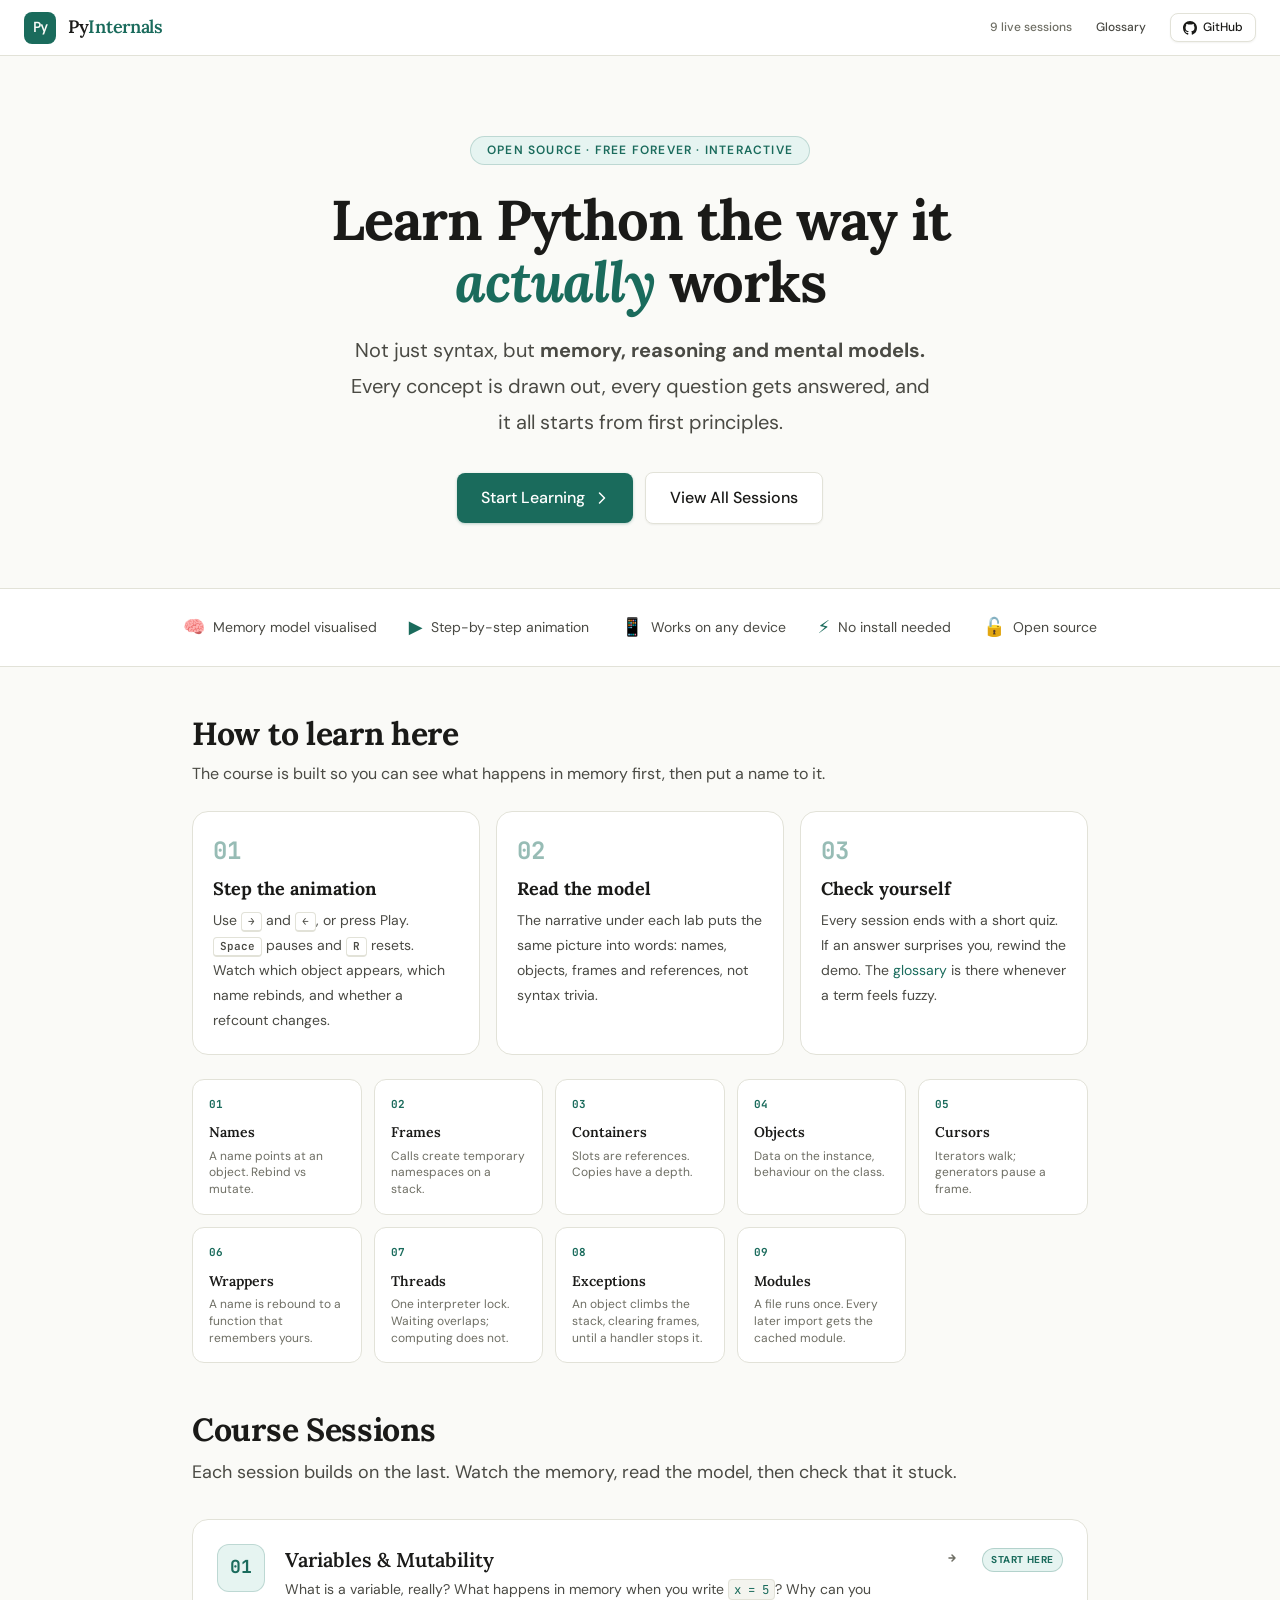
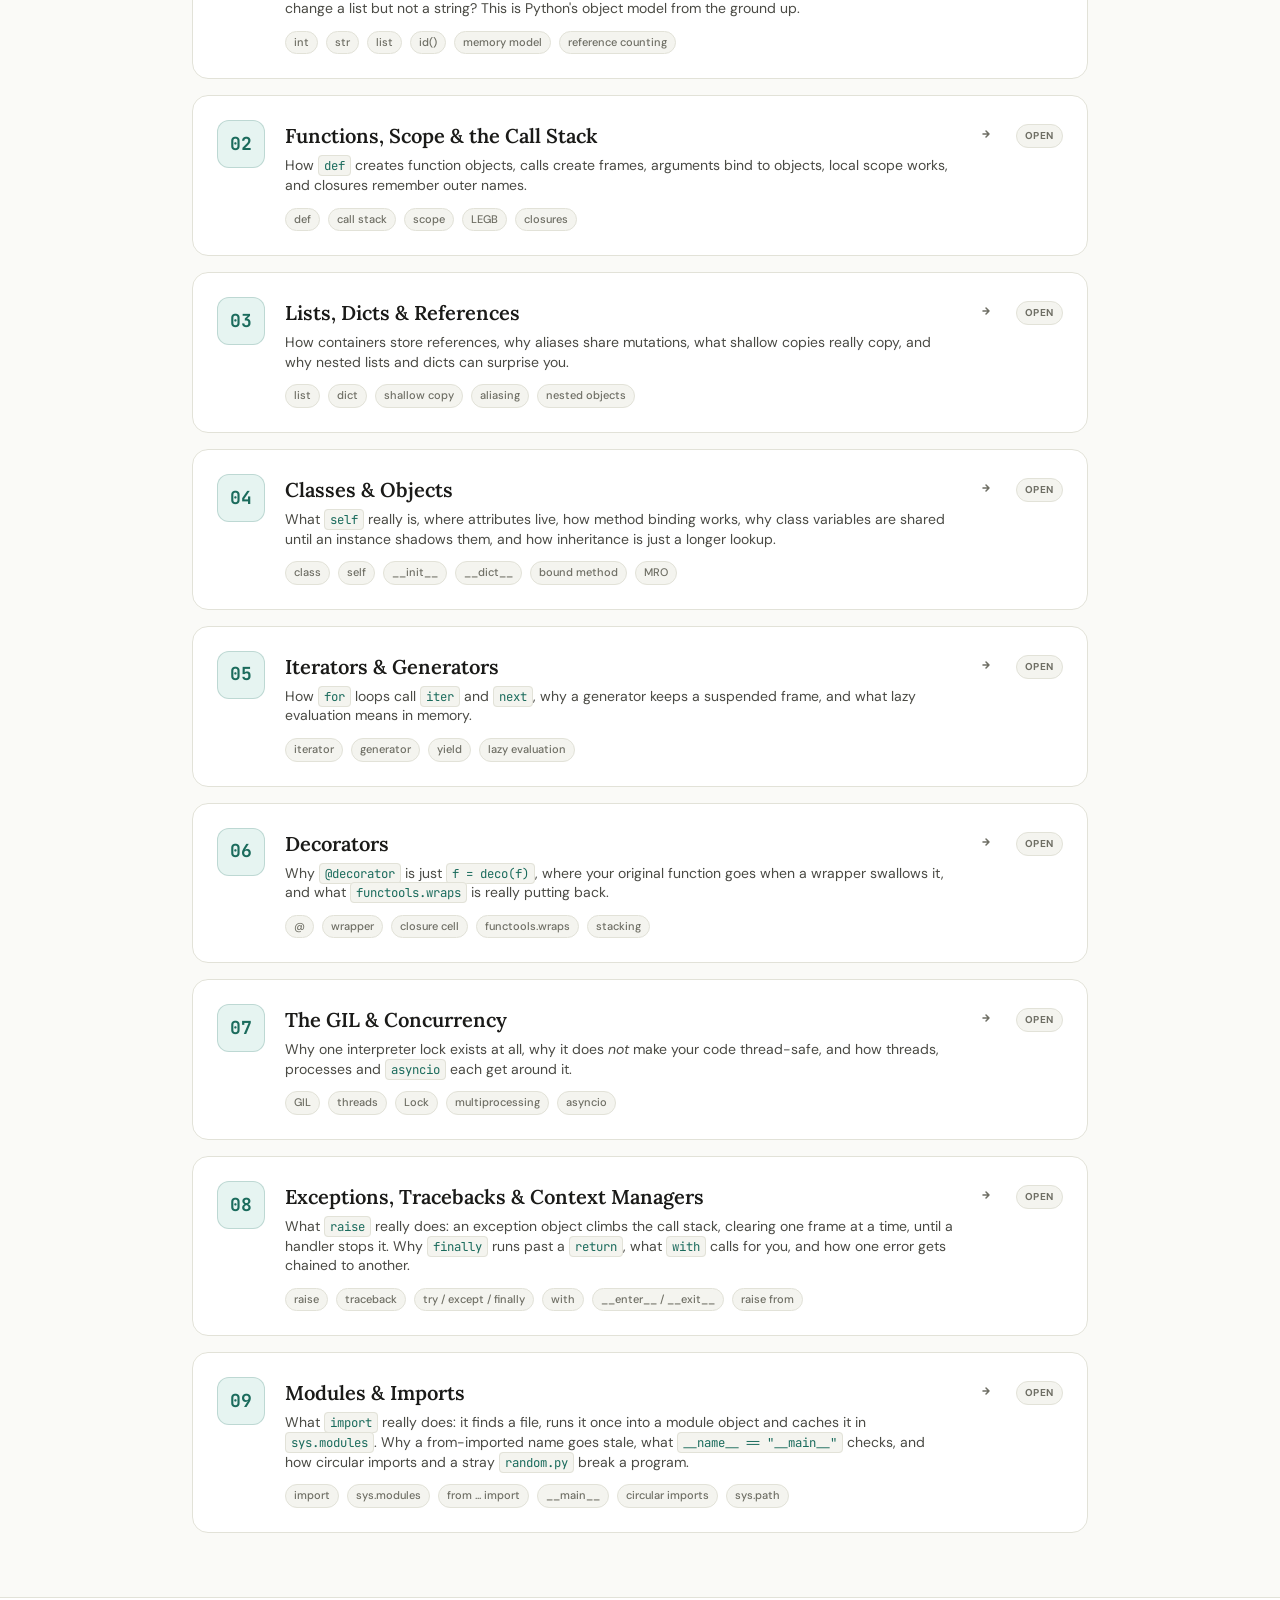
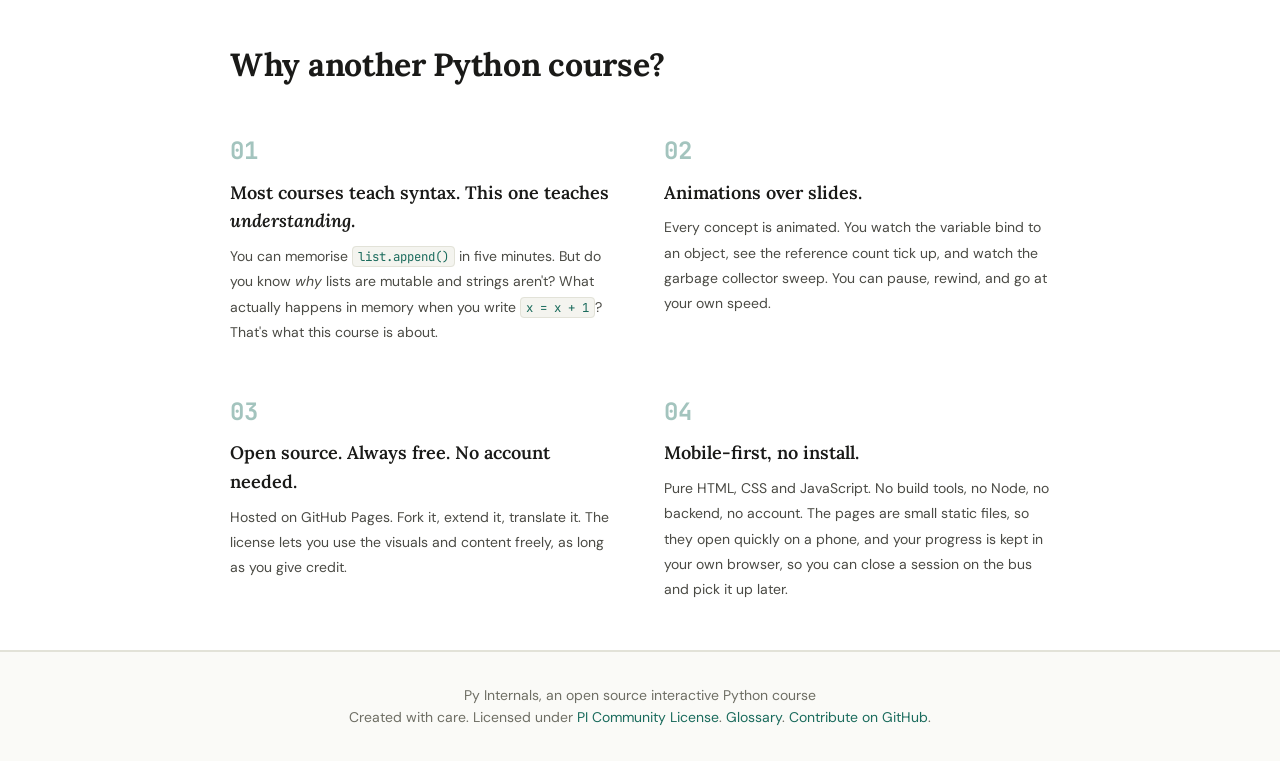
==== commit 5063355c: "Added Session 09: Modules & Imports" ====
--- a/index.html
+++ b/index.html
@@ -4,7 +4,7 @@
   <meta charset="UTF-8" />
   <meta name="viewport" content="width=device-width, initial-scale=1.0" />
   <title>Py Internals: Learn How Python Really Works, Visually</title>
-  <meta name="description" content="A free, open-source Python course that shows what your code does in memory. Step through names, frames, references, classes, generators, the GIL and exceptions." />
+  <meta name="description" content="A free, open-source Python course that shows what your code does in memory. Step through names, frames, references, classes, generators, the GIL, exceptions and imports." />
   <meta name="theme-color" content="#1A6B5C" />
 
   <!-- CSS -->
@@ -409,14 +409,14 @@
   <meta property="og:locale" content="en_GB" />
   <meta property="og:url" content="https://inboxpraveen.github.io/Py-Internals/" />
   <meta property="og:title" content="Py Internals: Learn Python from the Inside Out" />
-  <meta property="og:description" content="A free, open-source Python course that shows what your code does in memory. Step through names, frames, references, classes, generators, the GIL and exceptions." />
+  <meta property="og:description" content="A free, open-source Python course that shows what your code does in memory. Step through names, frames, references, classes, generators, the GIL, exceptions and imports." />
   <meta property="og:image" content="https://inboxpraveen.github.io/Py-Internals/assets/images/og/home.png" />
   <meta property="og:image:width" content="1200" />
   <meta property="og:image:height" content="630" />
   <meta property="og:image:alt" content="Py Internals: Learn Python from the Inside Out on Py Internals" />
   <meta name="twitter:card" content="summary_large_image" />
   <meta name="twitter:title" content="Py Internals: Learn Python from the Inside Out" />
-  <meta name="twitter:description" content="A free, open-source Python course that shows what your code does in memory. Step through names, frames, references, classes, generators, the GIL and exceptions." />
+  <meta name="twitter:description" content="A free, open-source Python course that shows what your code does in memory. Step through names, frames, references, classes, generators, the GIL, exceptions and imports." />
   <meta name="twitter:image" content="https://inboxpraveen.github.io/Py-Internals/assets/images/og/home.png" />
   <link rel="alternate" type="application/atom+xml" title="Py Internals sessions" href="https://inboxpraveen.github.io/Py-Internals/feed.xml" />
   <link rel="manifest" href="https://inboxpraveen.github.io/Py-Internals/manifest.webmanifest" />
@@ -431,7 +431,7 @@
       "@type": "Course",
       "@id": "https://inboxpraveen.github.io/Py-Internals/#course",
       "name": "Py Internals: Learn Python from the Inside Out",
-      "description": "A free, open-source Python course that shows what your code does in memory. Step through names, frames, references, classes, generators, the GIL and exceptions.",
+      "description": "A free, open-source Python course that shows what your code does in memory. Step through names, frames, references, classes, generators, the GIL, exceptions and imports.",
       "url": "https://inboxpraveen.github.io/Py-Internals/",
       "image": "https://inboxpraveen.github.io/Py-Internals/assets/images/og/home.png",
       "provider": {
@@ -457,14 +457,14 @@
       "isAccessibleForFree": true,
       "license": "https://github.com/inboxpraveen/Py-Internals/blob/main/LICENSE",
       "datePublished": "2026-03-23",
-      "dateModified": "2026-09-17",
+      "dateModified": "2026-10-17",
       "educationalLevel": "Beginner",
       "about": [
         "Python (programming language)",
         "CPython internals",
         "memory model"
       ],
-      "keywords": "python, python internals, memory model, reference counting, closures, decorators, generators, GIL, exceptions",
+      "keywords": "python, python internals, memory model, reference counting, closures, decorators, generators, GIL, exceptions, imports, modules",
       "teaches": [
         "Python variables as names bound to objects",
         "id() and object identity",
@@ -518,7 +518,15 @@
         "exception hierarchy",
         "context managers and the with statement",
         "__enter__ and __exit__",
-        "exception chaining with raise from"
+        "exception chaining with raise from",
+        "what import does",
+        "module objects and their __dict__",
+        "sys.modules and the import cache",
+        "from-import versus import",
+        "the __name__ == \"__main__\" guard",
+        "circular imports",
+        "sys.path and shadowed modules",
+        "packages and __pycache__"
       ],
       "offers": [
         {
@@ -533,7 +541,7 @@
         {
           "@type": "CourseInstance",
           "courseMode": "online",
-          "courseWorkload": "PT5H"
+          "courseWorkload": "PT6H"
         }
       ],
       "hasPart": [
@@ -576,6 +584,11 @@
           "@type": "LearningResource",
           "name": "Session 08: Exceptions, Tracebacks & Context Managers",
           "url": "https://inboxpraveen.github.io/Py-Internals/sessions/08-exceptions/"
+        },
+        {
+          "@type": "LearningResource",
+          "name": "Session 09: Modules & Imports",
+          "url": "https://inboxpraveen.github.io/Py-Internals/sessions/09-modules/"
         }
       ]
     },
@@ -613,7 +626,7 @@
     <span class="topbar__brand">Py<span>Internals</span></span>
   </div>
   <div class="topbar__actions">
-    <span class="progress-chip" id="homeProgressChip">8 live sessions</span>
+    <span class="progress-chip" id="homeProgressChip">9 live sessions</span>
     <a href="glossary.html" class="btn btn--ghost btn--sm">Glossary</a>
     <a href="https://github.com/inboxpraveen/Py-Internals"
        target="_blank"
@@ -738,6 +751,11 @@
         <div class="course-path__title">Exceptions</div>
         <div class="course-path__idea">An object climbs the stack, clearing frames, until a handler stops it.</div>
       </a>
+      <a class="course-path__step" href="sessions/09-modules/">
+        <div class="course-path__num">09</div>
+        <div class="course-path__title">Modules</div>
+        <div class="course-path__idea">A file runs once. Every later import gets the cached module.</div>
+      </a>
     </div>
   </section>
 
@@ -923,6 +941,30 @@
       </svg>
     </a>
 
+    <a href="sessions/09-modules/" class="session-card animate-fade-up delay-5" data-session="09-modules">
+      <div class="session-card__num">09</div>
+      <div class="session-card__body">
+        <div class="session-card__title">Modules &amp; Imports</div>
+        <div class="session-card__desc">
+          What <code>import</code> really does: it finds a file, runs it once into a module
+          object and caches it in <code>sys.modules</code>. Why a from-imported name goes
+          stale, what <code>__name__ == "__main__"</code> checks, and how circular imports
+          and a stray <code>random.py</code> break a program.
+        </div>
+        <div class="session-card__tags">
+          <span class="session-card__tag">import</span>
+          <span class="session-card__tag">sys.modules</span>
+          <span class="session-card__tag">from ... import</span>
+          <span class="session-card__tag">__main__</span>
+          <span class="session-card__tag">circular imports</span>
+          <span class="session-card__tag">sys.path</span>
+        </div>
+      </div>
+      <svg class="session-card__arrow" width="20" height="20" viewBox="0 0 20 20" fill="none">
+        <path d="M7 10h6M10 7l3 3-3 3" stroke="currentColor" stroke-width="1.5" stroke-linecap="round" stroke-linejoin="round"/>
+      </svg>
+    </a>
+
   </section>
 
   <!-- Philosophy -->
@@ -958,7 +1000,7 @@
         <div class="philosophy-point__num">04</div>
         <div class="philosophy-point__title">Mobile-first, no install.</div>
         <div class="philosophy-point__text">
-          Pure HTML, CSS and JavaScript. No build tools, no Node, no backend. It works offline after the first load, so you can open it on your phone on the bus, close it, and come back later. It remembers where you were.
+          Pure HTML, CSS and JavaScript. No build tools, no Node, no backend, no account. The pages are small static files, so they open quickly on a phone, and your progress is kept in your own browser, so you can close a session on the bus and pick it up later.
         </div>
       </div>
     </div>
--- a/assets/css/memory-viz.css
+++ b/assets/css/memory-viz.css
@@ -431,11 +431,19 @@
   display: flex;
   align-items: center;
   gap: 3px;
-}
+  /* A long value (a file path, say) wraps inside its cell on a phone instead
+     of running out past the edge of the object. */
+  max-width: 100%;
+  overflow-wrap: anywhere;
+}
+
+.mem-obj__item-cell > * { min-width: 0; }
 
 .mem-obj__item-cell .item-index {
   color: var(--clr-text-3);
   font-size: 9px;
+  flex-shrink: 0;
+  overflow-wrap: normal;
 }
 
 /* ── Dict display ─────────────────────────────────────────── */
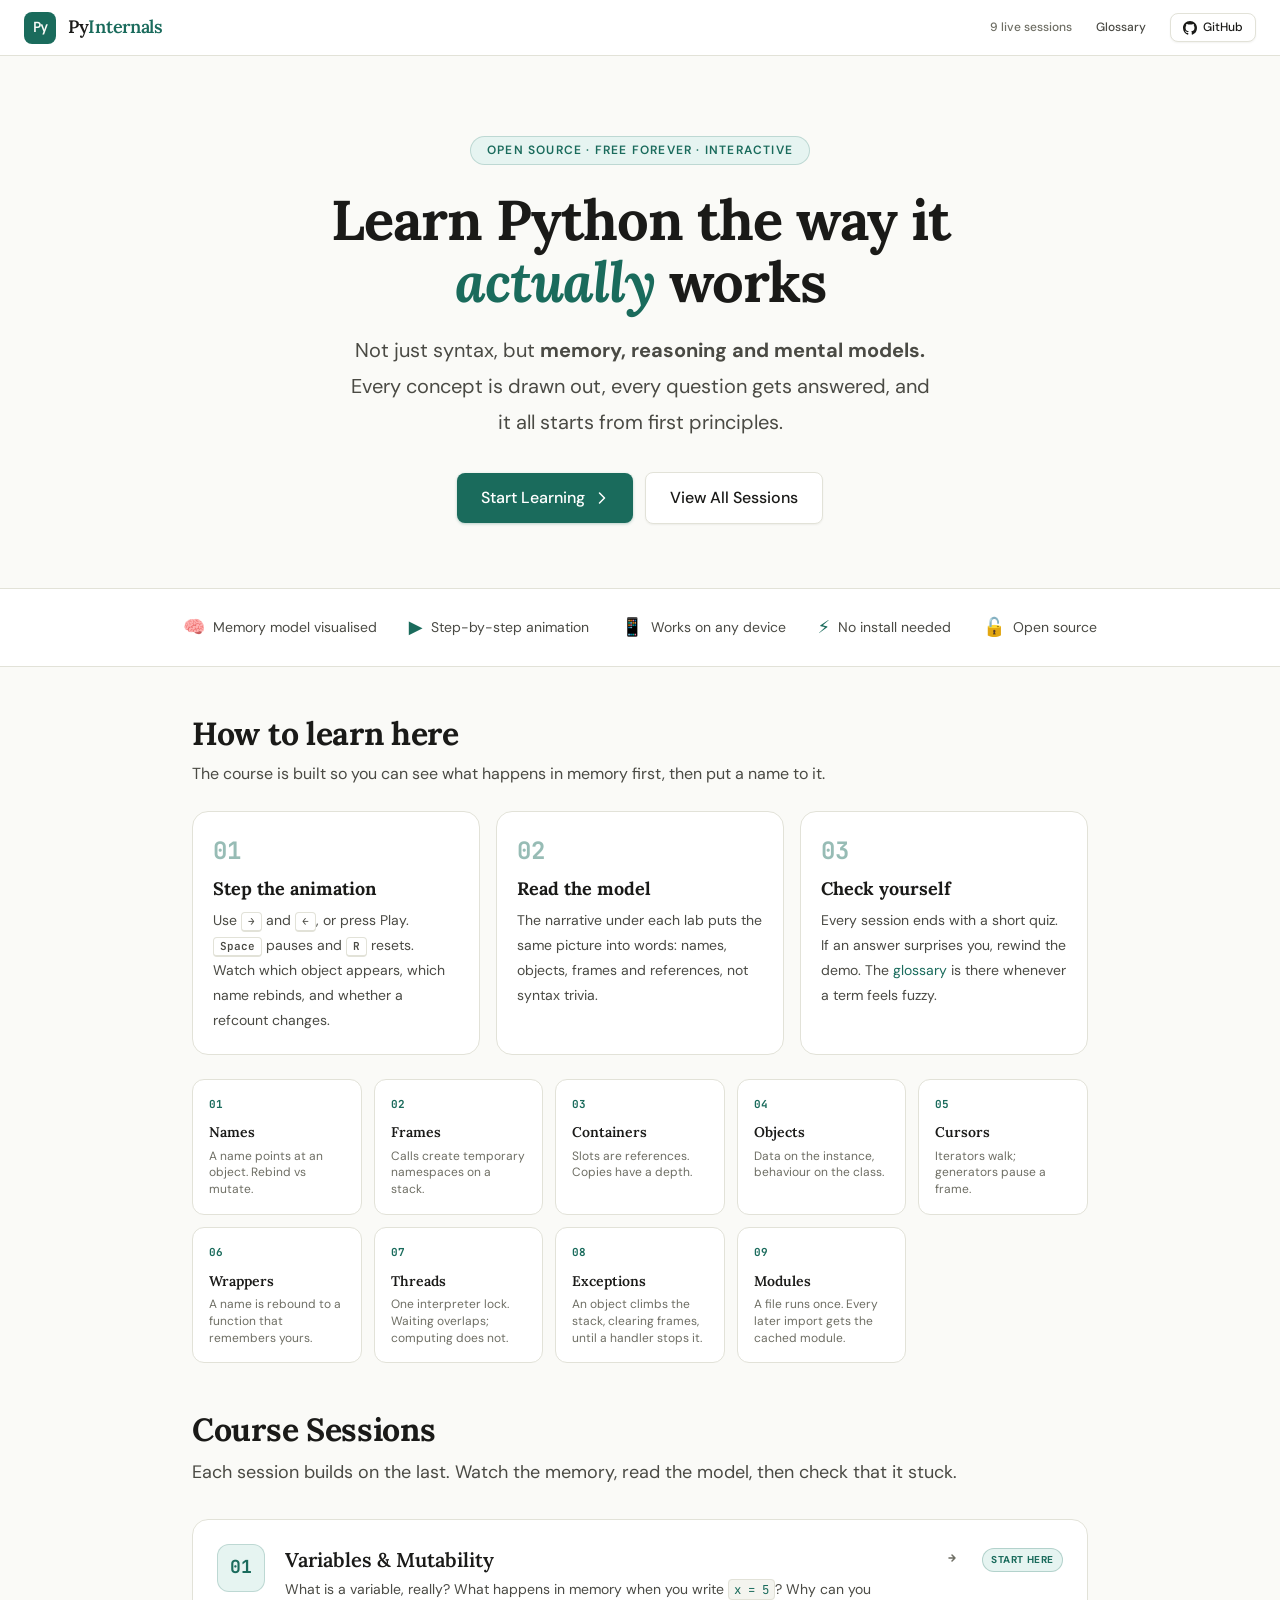
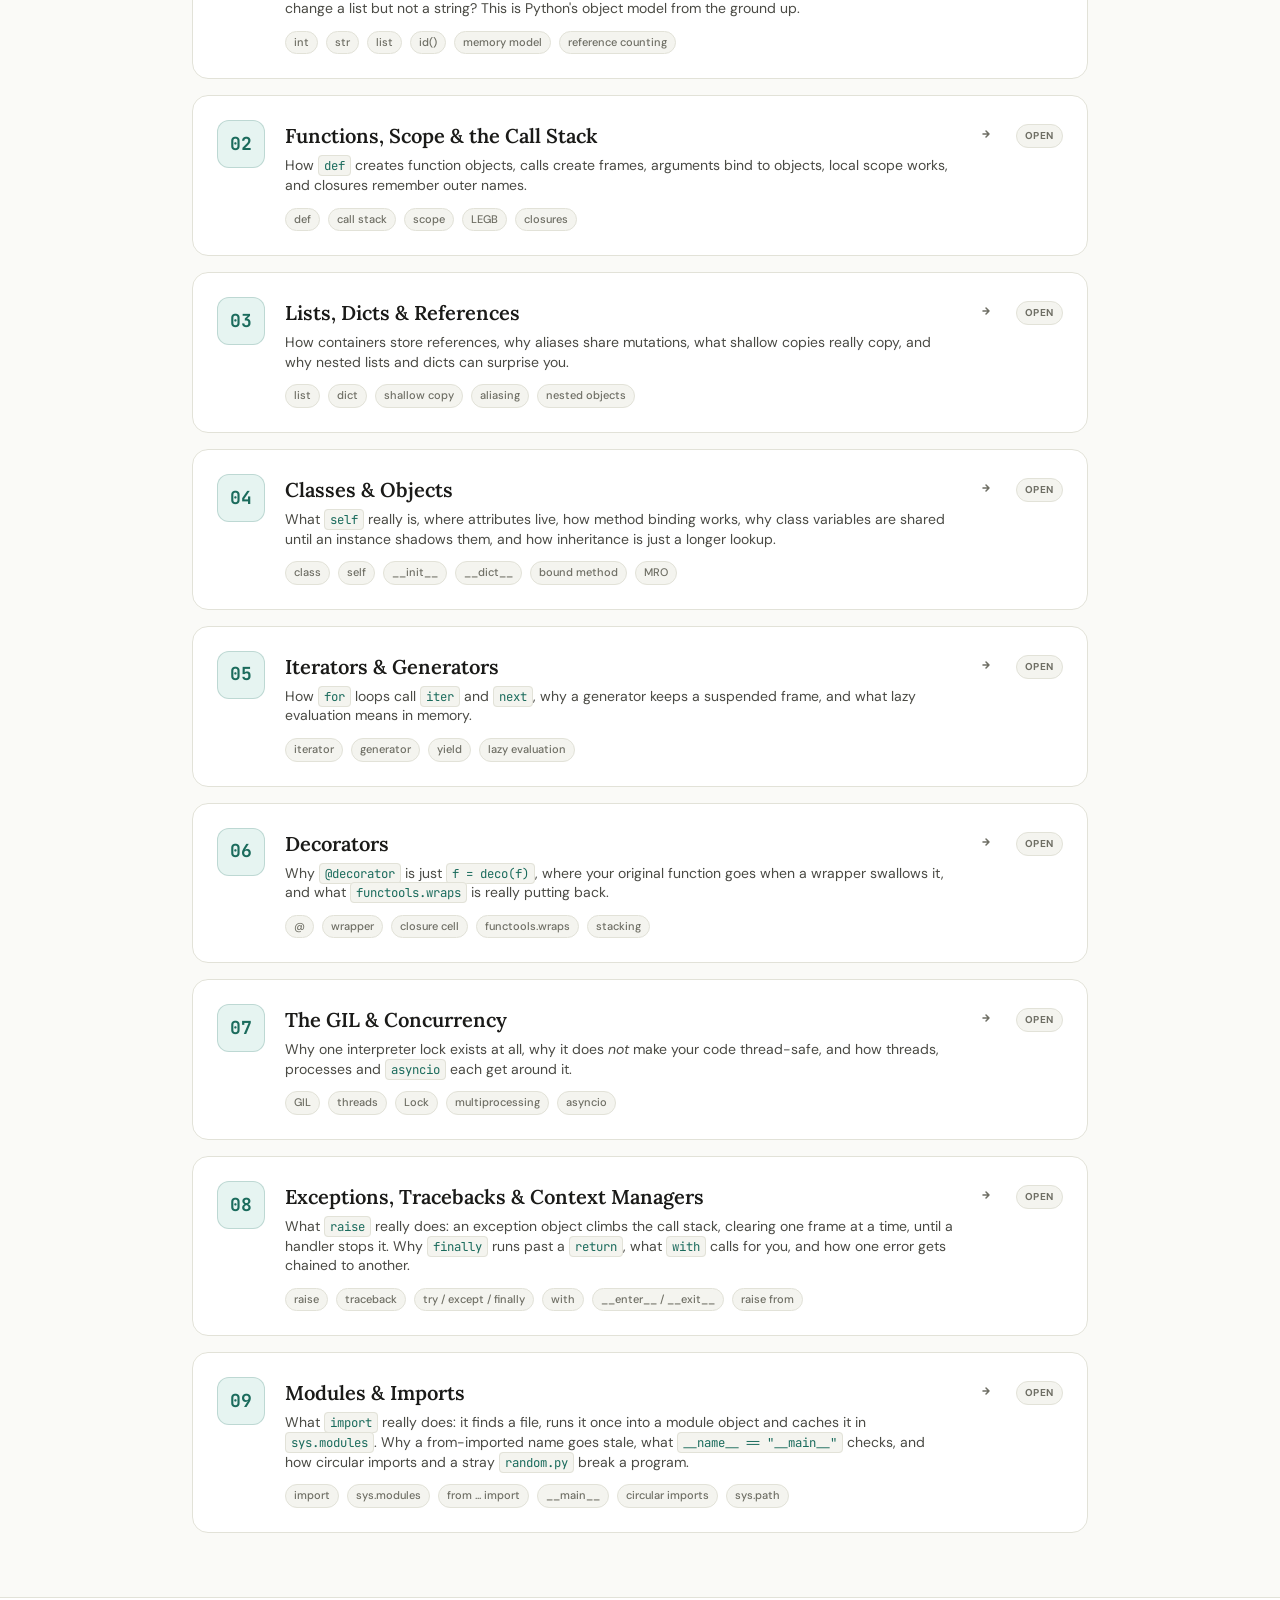
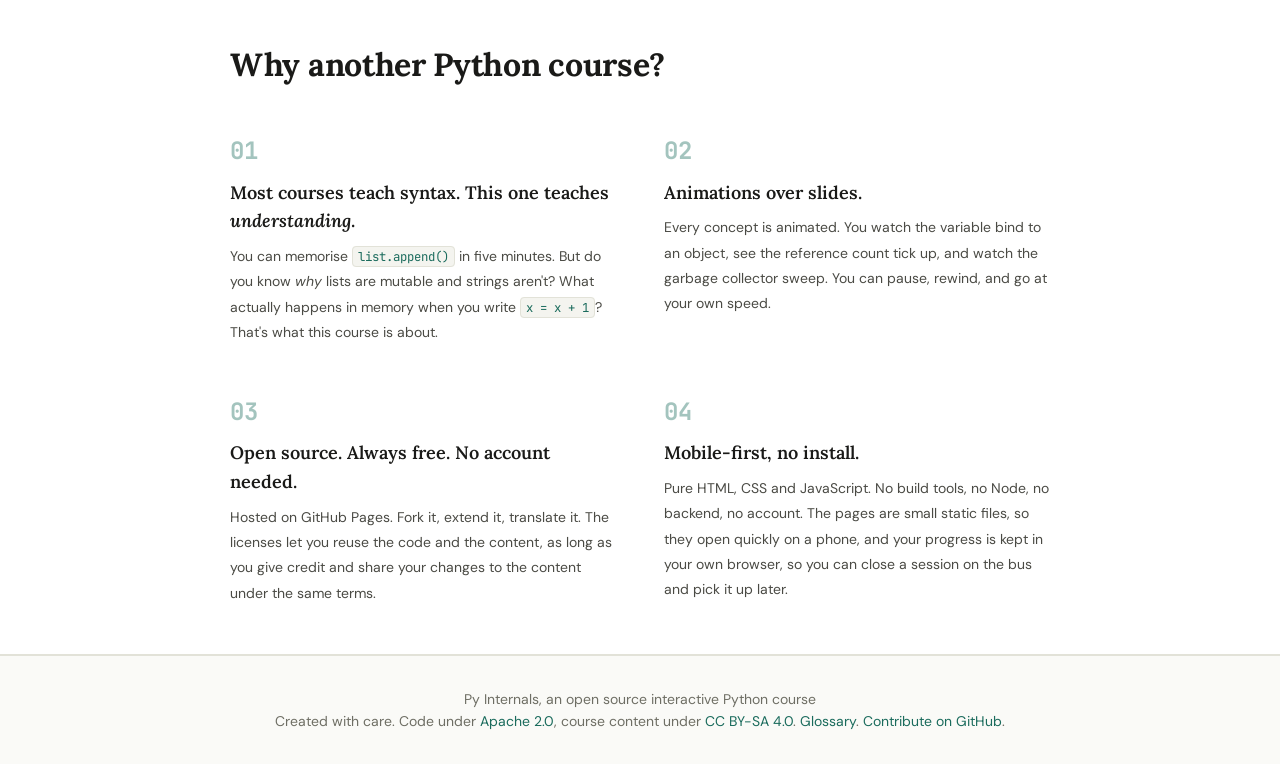
==== commit 8129a7d9: "Relicense: Apache-2.0 for the code and CC BY-SA 4.0 for the course content" ====
--- a/index.html
+++ b/index.html
@@ -8,8 +8,9 @@
   <meta name="theme-color" content="#1A6B5C" />
 
   <!-- CSS -->
-  <link rel="icon" type="image/png" href="assets/images/Python-logo.png" />
-  <link rel="apple-touch-icon" href="assets/images/Python-logo.png" />
+  <link rel="icon" type="image/svg+xml" href="assets/images/logo.svg" />
+  <link rel="icon" type="image/png" sizes="512x512" href="assets/images/icon-512.png" />
+  <link rel="apple-touch-icon" href="assets/images/apple-touch-icon.png" />
 
   <link rel="stylesheet" href="assets/css/base.css" />
   <link rel="stylesheet" href="assets/css/layout.css" />
@@ -440,9 +441,9 @@
         "url": "https://inboxpraveen.github.io/Py-Internals/",
         "logo": {
           "@type": "ImageObject",
-          "url": "https://inboxpraveen.github.io/Py-Internals/assets/images/Python-logo.png",
-          "width": 1024,
-          "height": 1024
+          "url": "https://inboxpraveen.github.io/Py-Internals/assets/images/icon-512.png",
+          "width": 512,
+          "height": 512
         },
         "sameAs": [
           "https://github.com/inboxpraveen/Py-Internals"
@@ -455,9 +456,9 @@
       },
       "inLanguage": "en",
       "isAccessibleForFree": true,
-      "license": "https://github.com/inboxpraveen/Py-Internals/blob/main/LICENSE",
+      "license": "https://creativecommons.org/licenses/by-sa/4.0/",
       "datePublished": "2026-03-23",
-      "dateModified": "2026-10-17",
+      "dateModified": "2026-10-29",
       "educationalLevel": "Beginner",
       "about": [
         "Python (programming language)",
@@ -602,9 +603,9 @@
         "url": "https://inboxpraveen.github.io/Py-Internals/",
         "logo": {
           "@type": "ImageObject",
-          "url": "https://inboxpraveen.github.io/Py-Internals/assets/images/Python-logo.png",
-          "width": 1024,
-          "height": 1024
+          "url": "https://inboxpraveen.github.io/Py-Internals/assets/images/icon-512.png",
+          "width": 512,
+          "height": 512
         },
         "sameAs": [
           "https://github.com/inboxpraveen/Py-Internals"
@@ -992,7 +993,7 @@
         <div class="philosophy-point__num">03</div>
         <div class="philosophy-point__title">Open source. Always free. No account needed.</div>
         <div class="philosophy-point__text">
-          Hosted on GitHub Pages. Fork it, extend it, translate it. The license lets you use the visuals and content freely, as long as you give credit.
+          Hosted on GitHub Pages. Fork it, extend it, translate it. The licenses let you reuse the code and the content, as long as you give credit and share your changes to the content under the same terms.
         </div>
       </div>
 
@@ -1010,8 +1011,8 @@
 
 <footer class="footer">
   Py Internals, an open source interactive Python course<br>
-  Created with care. Licensed under
-  <a href="LICENSE">PI Community License</a>.
+  Created with care. Code under <a href="LICENSE">Apache 2.0</a>, course content under
+  <a href="LICENSE-CONTENT.txt">CC BY-SA 4.0</a>.
   <a href="glossary.html">Glossary</a>.
   <a href="https://github.com/inboxpraveen/Py-Internals" target="_blank">Contribute on GitHub</a>.
 </footer>
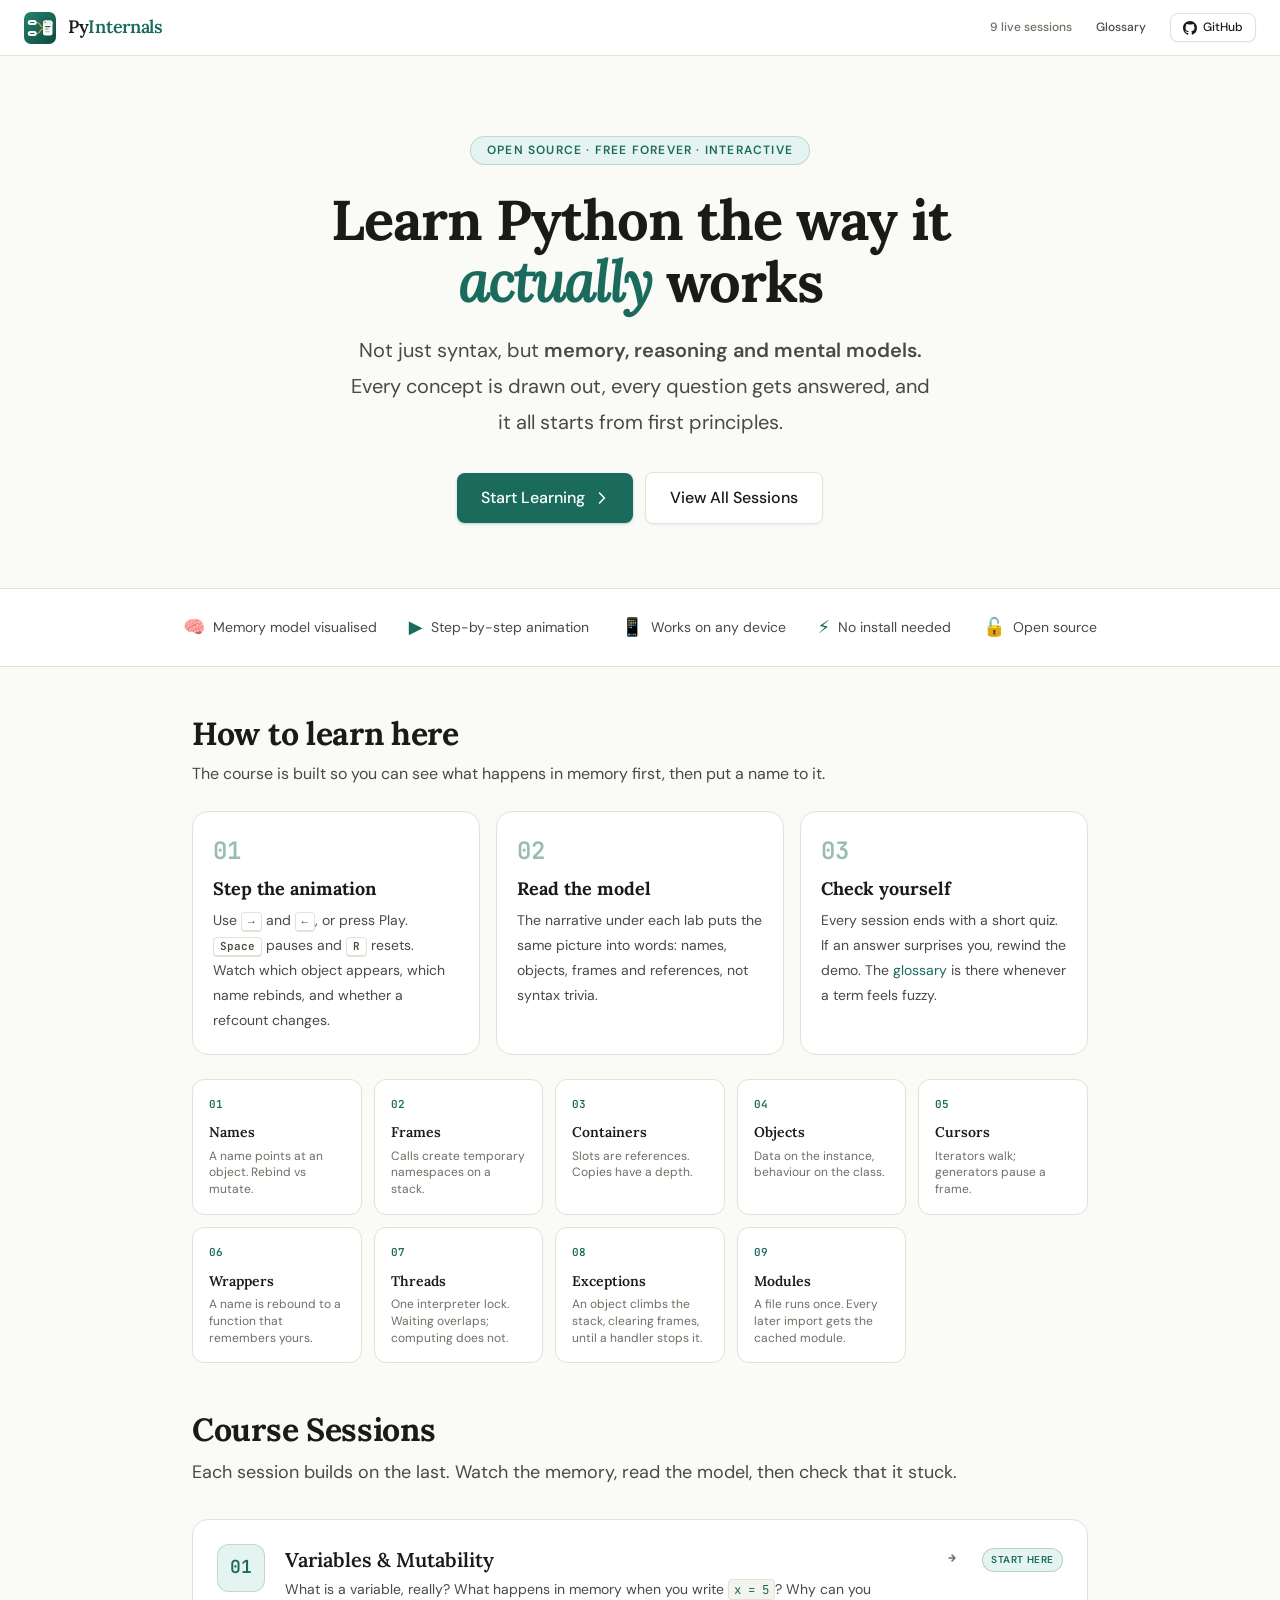
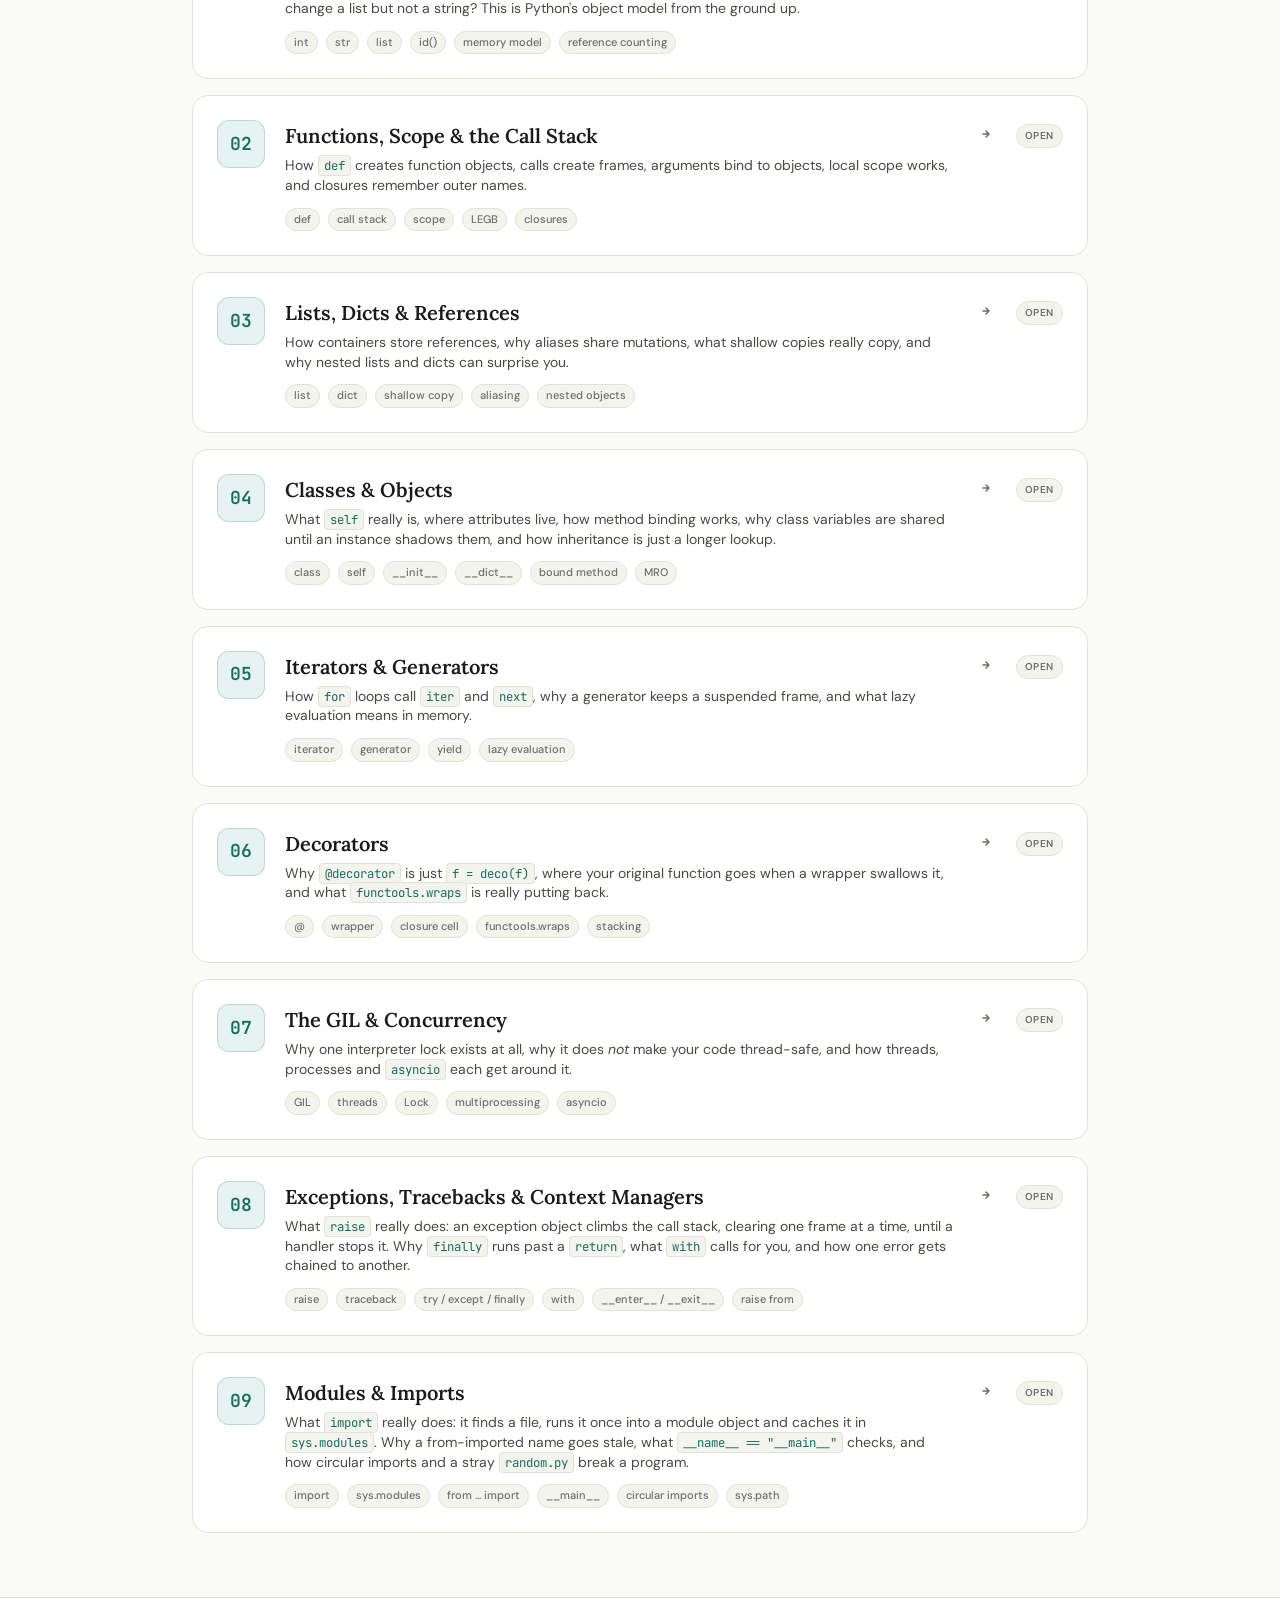
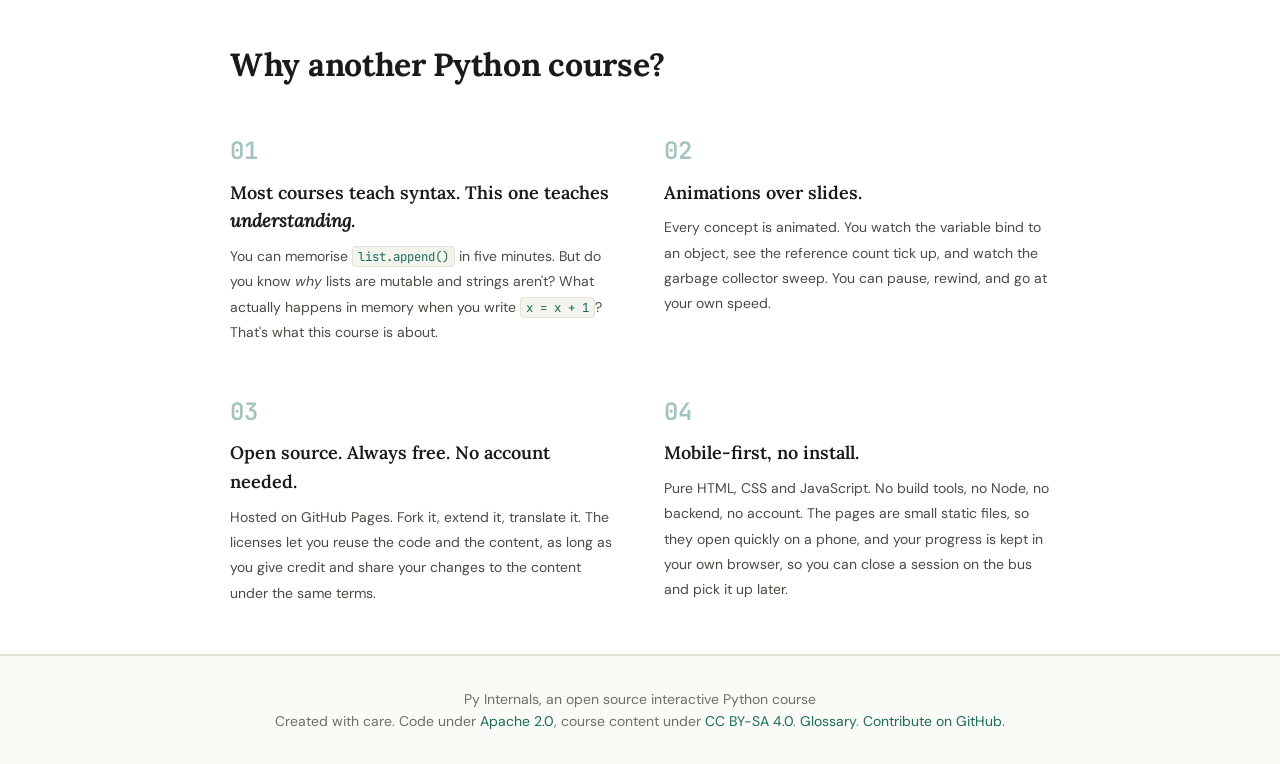
==== commit 12c09f3c: "Show the logo in the page header and serve the fonts from the site instead of Google" ====
--- a/index.html
+++ b/index.html
@@ -421,9 +421,6 @@
   <meta name="twitter:image" content="https://inboxpraveen.github.io/Py-Internals/assets/images/og/home.png" />
   <link rel="alternate" type="application/atom+xml" title="Py Internals sessions" href="https://inboxpraveen.github.io/Py-Internals/feed.xml" />
   <link rel="manifest" href="https://inboxpraveen.github.io/Py-Internals/manifest.webmanifest" />
-  <link rel="preconnect" href="https://fonts.googleapis.com" />
-  <link rel="preconnect" href="https://fonts.gstatic.com" crossorigin />
-  <link rel="stylesheet" href="https://fonts.googleapis.com/css2?family=Lora:ital,wght@0,400;0,600;0,700;1,400&family=JetBrains+Mono:wght@400;500;600&family=DM+Sans:ital,opsz,wght@0,9..40,300;0,9..40,400;0,9..40,500;0,9..40,600;1,9..40,400&display=swap" />
   <script type="application/ld+json">
 {
   "@context": "https://schema.org",
@@ -623,7 +620,7 @@
 <!-- ── Top Bar ─────────────────────────────────────────────── -->
 <header class="topbar">
   <div class="topbar__logo">
-    <div class="topbar__logo-mark">Py</div>
+    <img class="topbar__logo-mark" src="assets/images/logo.svg" alt="" width="32" height="32">
     <span class="topbar__brand">Py<span>Internals</span></span>
   </div>
   <div class="topbar__actions">
--- a/assets/css/base.css
+++ b/assets/css/base.css
@@ -3,10 +3,92 @@
    Design tokens, reset, typography, global utilities
    ============================================================ */
 
-/* ── Google Fonts ─────────────────────────────────────────── */
-/* Lora, DM Sans and JetBrains Mono are linked from each page's <head>
-   (see tools/build_seo.py) so they download alongside this file rather
-   than after it. The font tokens below only name them. */
+/* ── Fonts ────────────────────────────────────────────────── */
+/* Lora, DM Sans and JetBrains Mono are served from assets/fonts/, so no page
+   asks another site for them. They are variable fonts under the SIL Open Font
+   License 1.1; the license texts sit next to the files. Only the latin and
+   latin-ext subsets are included, and the browser fetches one only when a page
+   uses a character from its range. The font tokens below name them. */
+@font-face {
+  font-family: 'DM Sans';
+  font-style: italic;
+  font-weight: 400;
+  font-display: swap;
+  src: url('../fonts/dm-sans-italic-latin.woff2') format('woff2');
+  unicode-range: U+0000-00FF, U+0131, U+0152-0153, U+02BB-02BC, U+02C6, U+02DA, U+02DC, U+0304, U+0308, U+0329, U+2000-206F, U+20AC, U+2122, U+2191, U+2193, U+2212, U+2215, U+FEFF, U+FFFD;
+}
+@font-face {
+  font-family: 'DM Sans';
+  font-style: italic;
+  font-weight: 400;
+  font-display: swap;
+  src: url('../fonts/dm-sans-italic-latin-ext.woff2') format('woff2');
+  unicode-range: U+0100-02BA, U+02BD-02C5, U+02C7-02CC, U+02CE-02D7, U+02DD-02FF, U+0304, U+0308, U+0329, U+1D00-1DBF, U+1E00-1E9F, U+1EF2-1EFF, U+2020, U+20A0-20AB, U+20AD-20C4, U+2113, U+2C60-2C7F, U+A720-A7FF;
+}
+@font-face {
+  font-family: 'DM Sans';
+  font-style: normal;
+  font-weight: 300 600;
+  font-display: swap;
+  src: url('../fonts/dm-sans-normal-latin.woff2') format('woff2');
+  unicode-range: U+0000-00FF, U+0131, U+0152-0153, U+02BB-02BC, U+02C6, U+02DA, U+02DC, U+0304, U+0308, U+0329, U+2000-206F, U+20AC, U+2122, U+2191, U+2193, U+2212, U+2215, U+FEFF, U+FFFD;
+}
+@font-face {
+  font-family: 'DM Sans';
+  font-style: normal;
+  font-weight: 300 600;
+  font-display: swap;
+  src: url('../fonts/dm-sans-normal-latin-ext.woff2') format('woff2');
+  unicode-range: U+0100-02BA, U+02BD-02C5, U+02C7-02CC, U+02CE-02D7, U+02DD-02FF, U+0304, U+0308, U+0329, U+1D00-1DBF, U+1E00-1E9F, U+1EF2-1EFF, U+2020, U+20A0-20AB, U+20AD-20C4, U+2113, U+2C60-2C7F, U+A720-A7FF;
+}
+@font-face {
+  font-family: 'JetBrains Mono';
+  font-style: normal;
+  font-weight: 400 600;
+  font-display: swap;
+  src: url('../fonts/jetbrains-mono-normal-latin.woff2') format('woff2');
+  unicode-range: U+0000-00FF, U+0131, U+0152-0153, U+02BB-02BC, U+02C6, U+02DA, U+02DC, U+0304, U+0308, U+0329, U+2000-206F, U+20AC, U+2122, U+2191, U+2193, U+2212, U+2215, U+FEFF, U+FFFD;
+}
+@font-face {
+  font-family: 'JetBrains Mono';
+  font-style: normal;
+  font-weight: 400 600;
+  font-display: swap;
+  src: url('../fonts/jetbrains-mono-normal-latin-ext.woff2') format('woff2');
+  unicode-range: U+0100-02BA, U+02BD-02C5, U+02C7-02CC, U+02CE-02D7, U+02DD-02FF, U+0304, U+0308, U+0329, U+1D00-1DBF, U+1E00-1E9F, U+1EF2-1EFF, U+2020, U+20A0-20AB, U+20AD-20C4, U+2113, U+2C60-2C7F, U+A720-A7FF;
+}
+@font-face {
+  font-family: 'Lora';
+  font-style: italic;
+  font-weight: 400;
+  font-display: swap;
+  src: url('../fonts/lora-italic-latin.woff2') format('woff2');
+  unicode-range: U+0000-00FF, U+0131, U+0152-0153, U+02BB-02BC, U+02C6, U+02DA, U+02DC, U+0304, U+0308, U+0329, U+2000-206F, U+20AC, U+2122, U+2191, U+2193, U+2212, U+2215, U+FEFF, U+FFFD;
+}
+@font-face {
+  font-family: 'Lora';
+  font-style: italic;
+  font-weight: 400;
+  font-display: swap;
+  src: url('../fonts/lora-italic-latin-ext.woff2') format('woff2');
+  unicode-range: U+0100-02BA, U+02BD-02C5, U+02C7-02CC, U+02CE-02D7, U+02DD-02FF, U+0304, U+0308, U+0329, U+1D00-1DBF, U+1E00-1E9F, U+1EF2-1EFF, U+2020, U+20A0-20AB, U+20AD-20C4, U+2113, U+2C60-2C7F, U+A720-A7FF;
+}
+@font-face {
+  font-family: 'Lora';
+  font-style: normal;
+  font-weight: 400 700;
+  font-display: swap;
+  src: url('../fonts/lora-normal-latin.woff2') format('woff2');
+  unicode-range: U+0000-00FF, U+0131, U+0152-0153, U+02BB-02BC, U+02C6, U+02DA, U+02DC, U+0304, U+0308, U+0329, U+2000-206F, U+20AC, U+2122, U+2191, U+2193, U+2212, U+2215, U+FEFF, U+FFFD;
+}
+@font-face {
+  font-family: 'Lora';
+  font-style: normal;
+  font-weight: 400 700;
+  font-display: swap;
+  src: url('../fonts/lora-normal-latin-ext.woff2') format('woff2');
+  unicode-range: U+0100-02BA, U+02BD-02C5, U+02C7-02CC, U+02CE-02D7, U+02DD-02FF, U+0304, U+0308, U+0329, U+1D00-1DBF, U+1E00-1E9F, U+1EF2-1EFF, U+2020, U+20A0-20AB, U+20AD-20C4, U+2113, U+2C60-2C7F, U+A720-A7FF;
+}
 
 /* ── Design Tokens ────────────────────────────────────────── */
 :root {
--- a/assets/css/layout.css
+++ b/assets/css/layout.css
@@ -35,16 +35,7 @@
 .topbar__logo-mark {
   width: 32px;
   height: 32px;
-  background: var(--clr-accent);
-  border-radius: var(--radius-md);
-  display: flex;
-  align-items: center;
-  justify-content: center;
-  color: var(--clr-text-inv);
-  font-family: var(--font-mono);
-  font-weight: 600;
-  font-size: var(--fs-sm);
-  letter-spacing: -0.5px;
+  display: block;
   flex-shrink: 0;
 }
 
@@ -435,8 +426,7 @@
 }
 
 @media (max-width: 400px) {
-  /* Hiding only the "Internals" half left "Py Py" next to the logo mark, which
-     already says Py. Drop the wordmark and keep the mark. */
+  /* No room for the wordmark at this width. Keep the logo mark. */
   .topbar__brand { display: none; }
 }
 
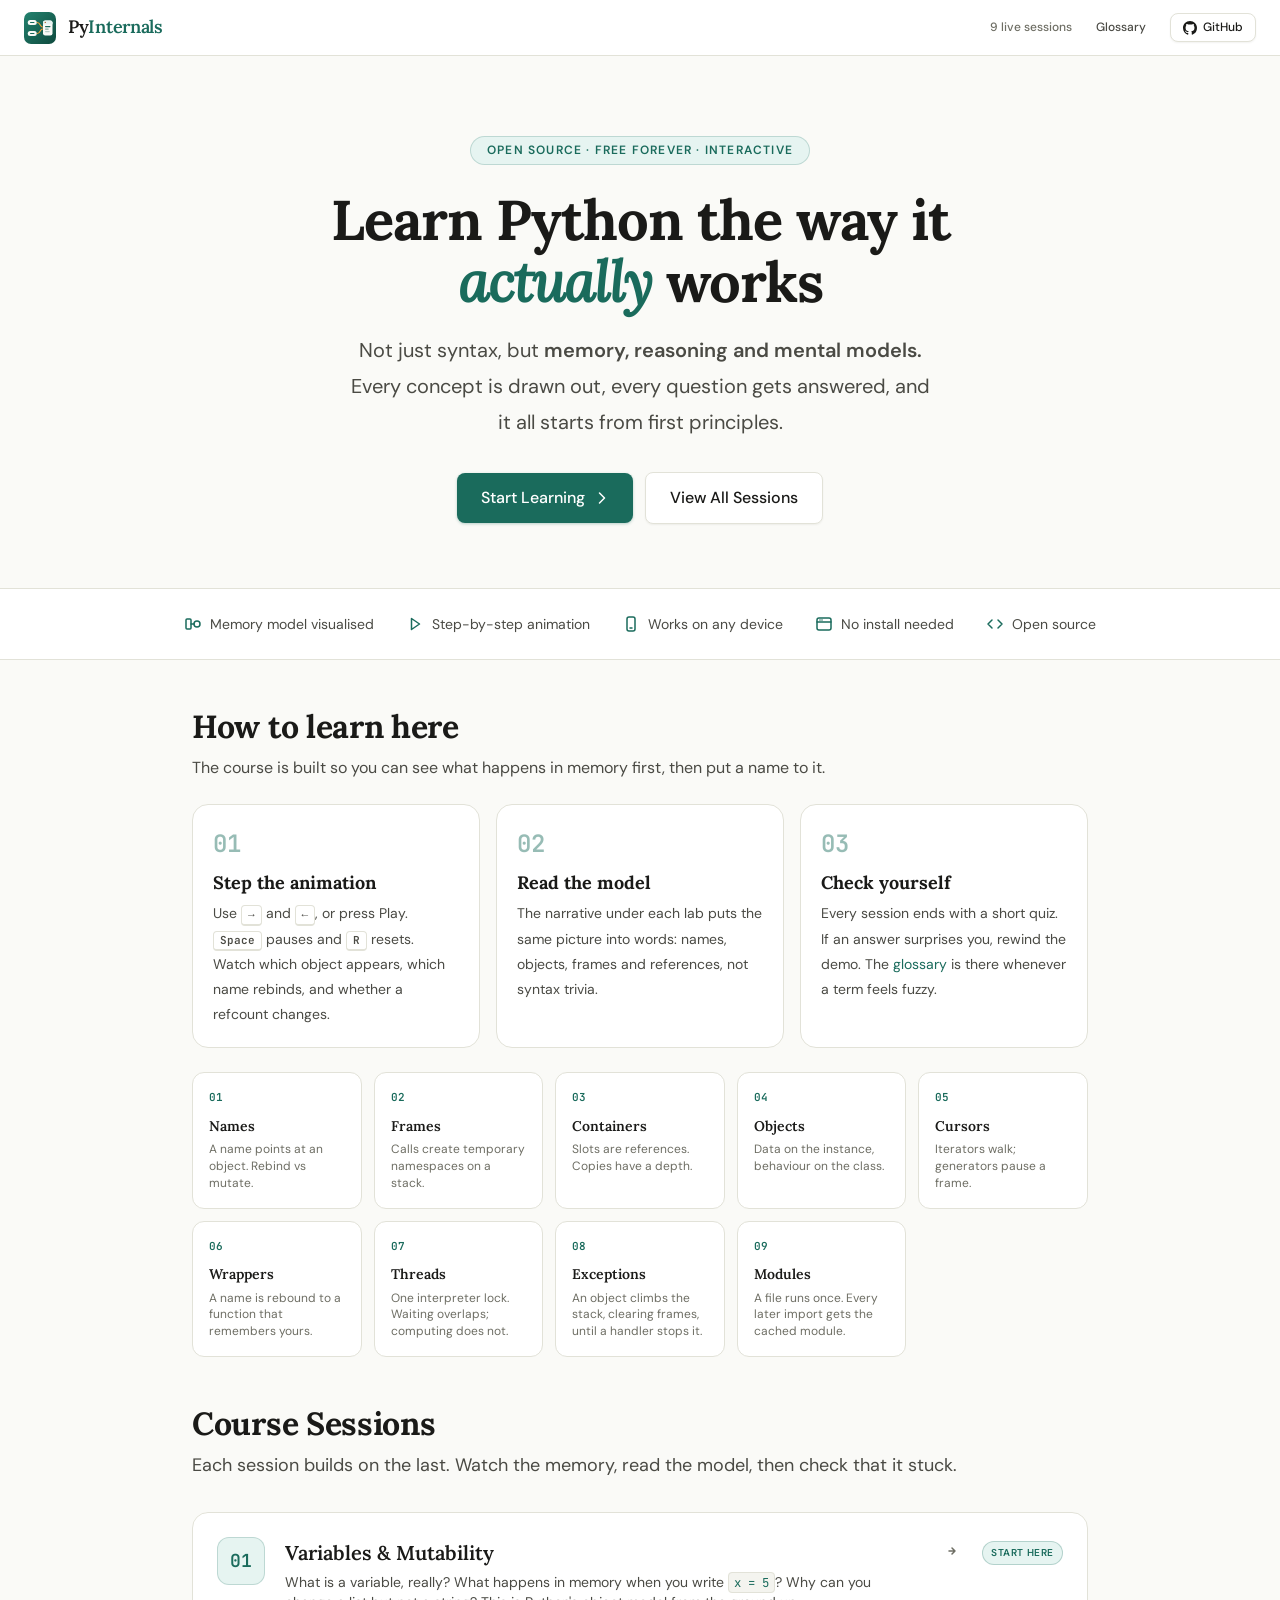
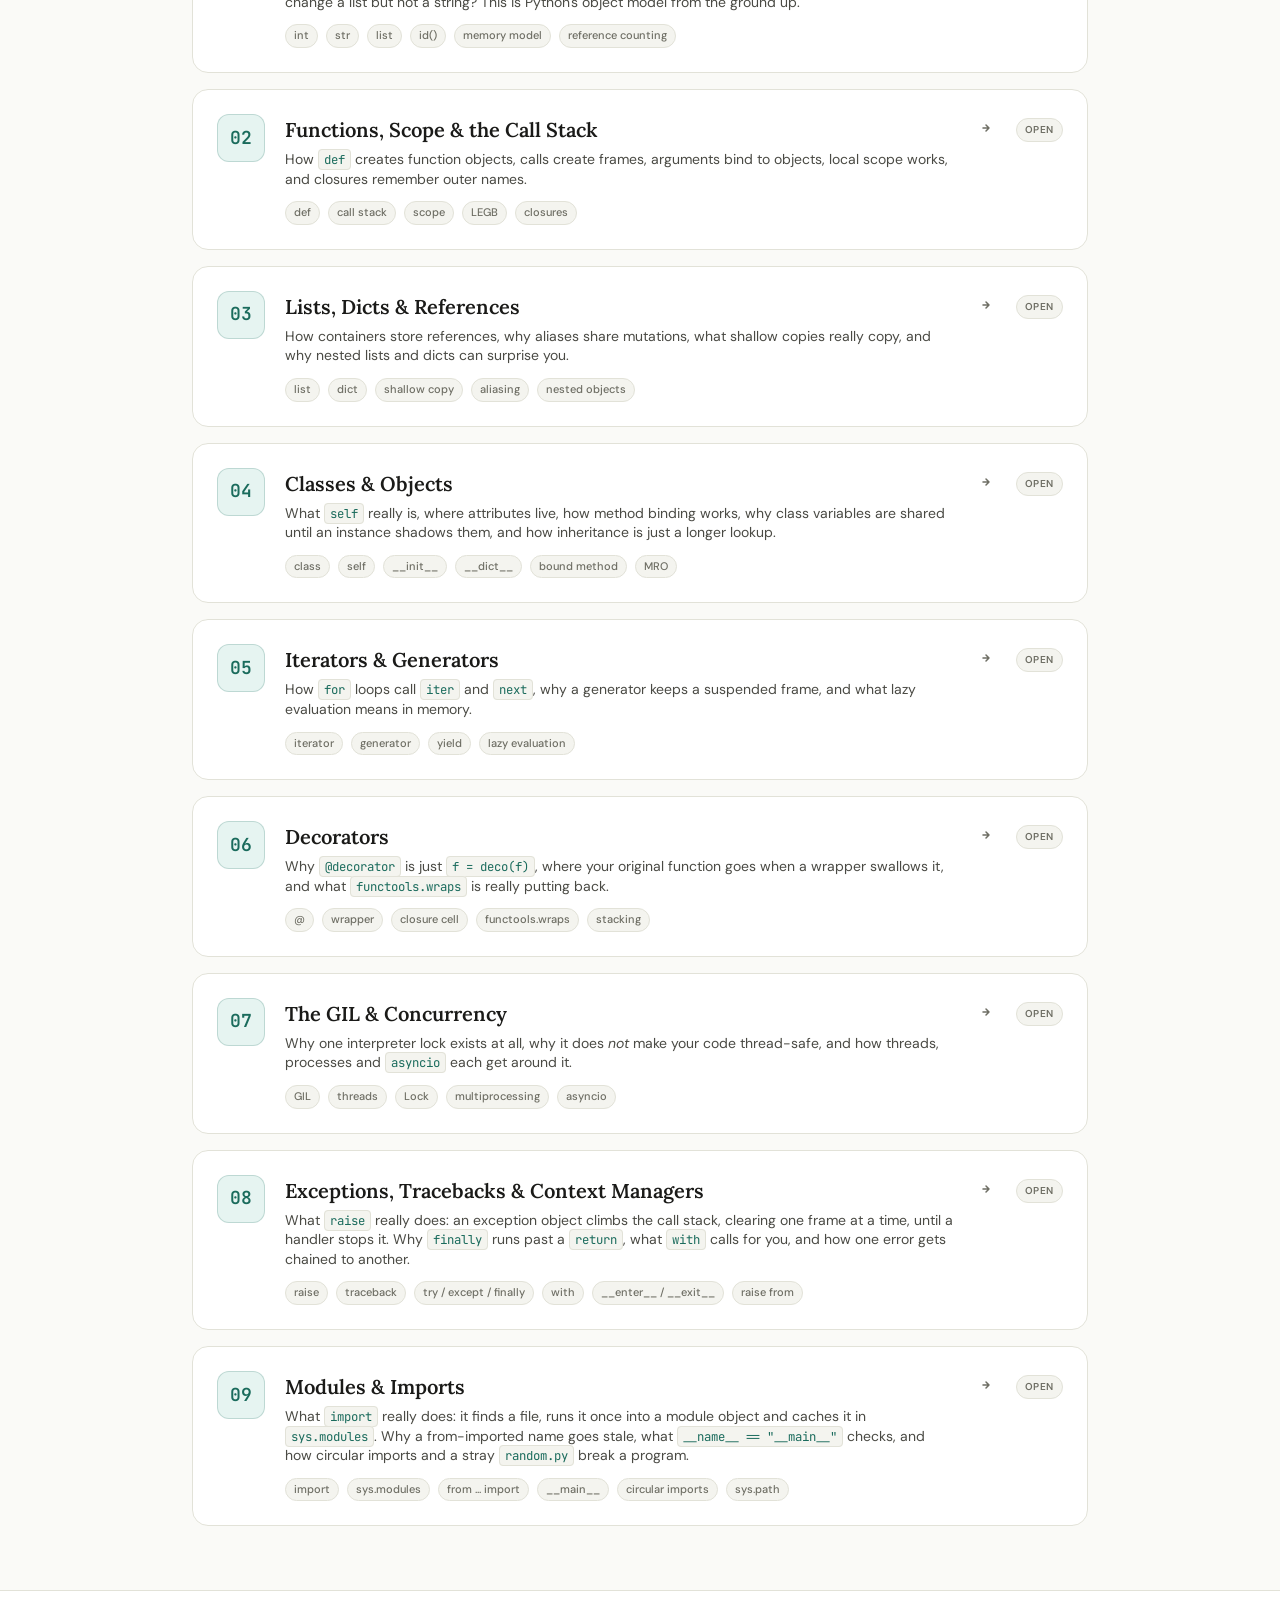
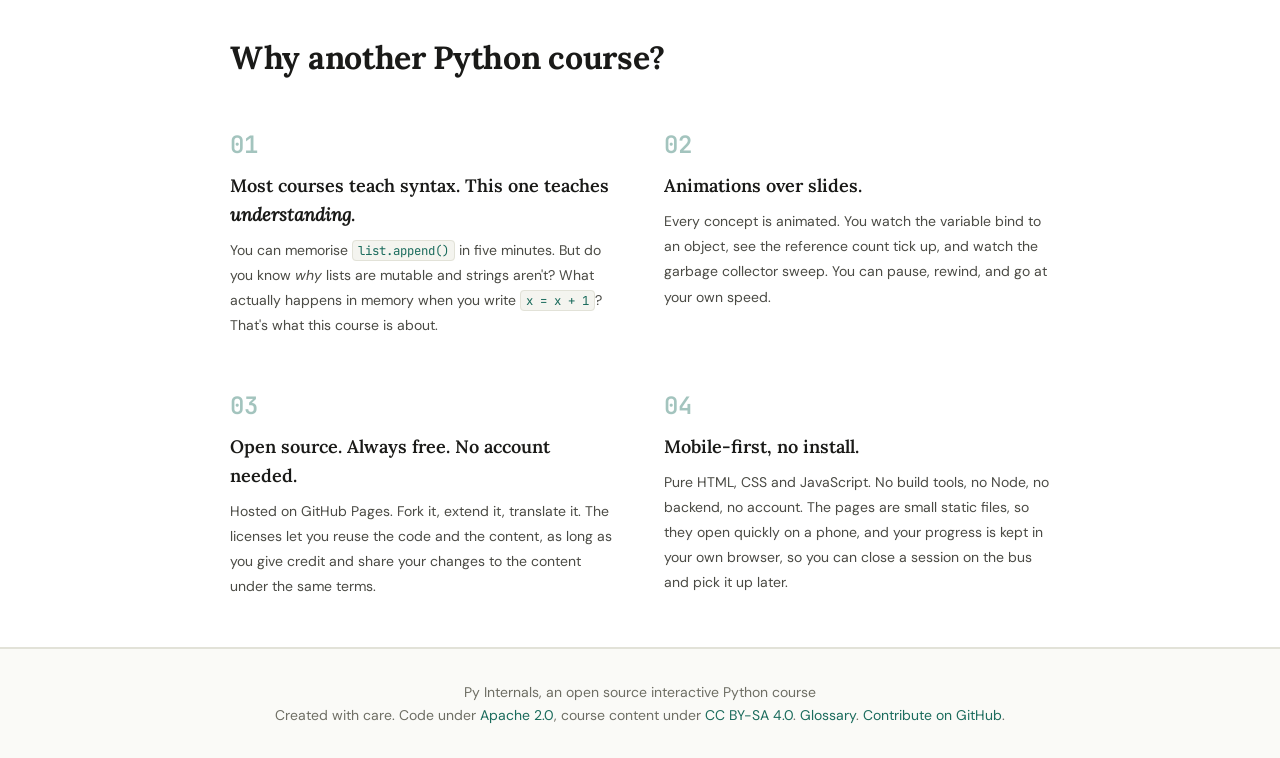
==== commit a877eef6: "Tidy the homepage and glossary on phones Session cards put the number and status badge on one row so" ====
--- a/index.html
+++ b/index.html
@@ -28,9 +28,7 @@
     }
 
     .home-hero__eyebrow {
-      display: inline-flex;
-      align-items: center;
-      gap: var(--sp-2);
+      display: inline-block;
       font-size: var(--fs-xs);
       font-weight: 600;
       text-transform: uppercase;
@@ -94,7 +92,7 @@
 
     .feature-strip__icon {
       color: var(--clr-accent);
-      font-size: var(--fs-md);
+      flex-shrink: 0;
     }
 
     .sessions-grid {
@@ -382,15 +380,29 @@
       .course-path { grid-template-columns: 1fr 1fr; }
     }
 
+    /* Two columns all the way down. One column made the same nine sessions a
+       screen and a half long, right above the cards that list them again. */
     @media (max-width: 640px) {
       .howto-grid { grid-template-columns: 1fr; }
-      .course-path { grid-template-columns: 1fr; }
-    }
-
+      .course-path { gap: var(--sp-2); }
+      .course-path__step { padding: var(--sp-3); }
+    }
+
+    /* On a phone the status badge took a column of its own and squeezed the
+       description to a few words a line. The number and the badge share the
+       top row now, and the text gets the full width under them. */
     @media (max-width: 520px) {
-      .session-card { gap: var(--sp-4); padding: var(--sp-5); }
+      .session-card { gap: var(--sp-3); padding: var(--sp-5); }
       .session-card__num { width: 40px; height: 40px; }
       .session-card__arrow { display: none; }
+      .session-card__status { order: 1; margin-left: auto; margin-top: 0; align-self: center; }
+      .session-card__body { order: 2; flex-basis: 100%; }
+      .home-hero__eyebrow { letter-spacing: 0.06em; padding: var(--sp-1) var(--sp-3); }
+    }
+
+    /* Three items do not fit on one line here, and a two-line pill looks broken. */
+    @media (max-width: 420px) {
+      .home-hero__eyebrow-extra { display: none; }
     }
 
     @media (max-width: 640px) {
@@ -398,7 +410,7 @@
       .sessions-grid { padding: var(--sp-8) var(--sp-5); }
       .philosophy-inner { grid-template-columns: 1fr; gap: var(--sp-8); }
       .philosophy-inner h2 { grid-column: 1; }
-      .feature-strip { gap: var(--sp-5); }
+      .feature-strip { gap: var(--sp-3) var(--sp-5); padding: var(--sp-5); }
     }
   </style>
   <!-- seo:head -->
@@ -455,7 +467,7 @@
       "isAccessibleForFree": true,
       "license": "https://creativecommons.org/licenses/by-sa/4.0/",
       "datePublished": "2026-03-23",
-      "dateModified": "2026-10-29",
+      "dateModified": "2026-11-14",
       "educationalLevel": "Beginner",
       "about": [
         "Python (programming language)",
@@ -627,7 +639,8 @@
     <span class="progress-chip" id="homeProgressChip">9 live sessions</span>
     <a href="glossary.html" class="btn btn--ghost btn--sm">Glossary</a>
     <a href="https://github.com/inboxpraveen/Py-Internals"
-       target="_blank"
+       target="_blank" rel="noopener"
+       aria-label="Py Internals on GitHub"
        class="btn btn--secondary btn--sm"
        style="display:inline-flex;align-items:center;gap:6px;">
       <svg width="14" height="14" viewBox="0 0 16 16" fill="currentColor">
@@ -644,7 +657,7 @@
   <!-- Hero -->
   <section class="home-hero">
     <div class="home-hero__eyebrow animate-fade-up">
-      Open Source · Free Forever · Interactive
+      Open Source · Free Forever<span class="home-hero__eyebrow-extra"> · Interactive</span>
     </div>
     <h1 class="home-hero__title animate-fade-up delay-1">
       Learn Python the way it <em>actually</em> works
@@ -667,23 +680,23 @@
   <!-- Feature strip -->
   <div class="feature-strip">
     <div class="feature-strip__item">
-      <span class="feature-strip__icon">🧠</span>
+      <svg class="feature-strip__icon" width="18" height="18" viewBox="0 0 18 18" fill="none" stroke="currentColor" stroke-width="1.5" stroke-linecap="round" stroke-linejoin="round" aria-hidden="true"><rect x="2" y="4" width="5" height="10" rx="1"/><circle cx="13" cy="9" r="3"/><path d="M7 9h3"/></svg>
       Memory model visualised
     </div>
     <div class="feature-strip__item">
-      <span class="feature-strip__icon">▶</span>
+      <svg class="feature-strip__icon" width="18" height="18" viewBox="0 0 18 18" fill="none" stroke="currentColor" stroke-width="1.5" stroke-linecap="round" stroke-linejoin="round" aria-hidden="true"><path d="M5.5 3.5l8 5.5-8 5.5z"/></svg>
       Step-by-step animation
     </div>
     <div class="feature-strip__item">
-      <span class="feature-strip__icon">📱</span>
+      <svg class="feature-strip__icon" width="18" height="18" viewBox="0 0 18 18" fill="none" stroke="currentColor" stroke-width="1.5" stroke-linecap="round" stroke-linejoin="round" aria-hidden="true"><rect x="5" y="2" width="8" height="14" rx="2"/><path d="M8 13h2"/></svg>
       Works on any device
     </div>
     <div class="feature-strip__item">
-      <span class="feature-strip__icon">⚡</span>
+      <svg class="feature-strip__icon" width="18" height="18" viewBox="0 0 18 18" fill="none" stroke="currentColor" stroke-width="1.5" stroke-linecap="round" stroke-linejoin="round" aria-hidden="true"><rect x="2" y="3" width="14" height="12" rx="2"/><path d="M2 7h14M5 5h.01M7 5h.01"/></svg>
       No install needed
     </div>
     <div class="feature-strip__item">
-      <span class="feature-strip__icon">🔓</span>
+      <svg class="feature-strip__icon" width="18" height="18" viewBox="0 0 18 18" fill="none" stroke="currentColor" stroke-width="1.5" stroke-linecap="round" stroke-linejoin="round" aria-hidden="true"><path d="M6 5L2 9l4 4M12 5l4 4-4 4"/></svg>
       Open source
     </div>
   </div>
@@ -1008,10 +1021,10 @@
 
 <footer class="footer">
   Py Internals, an open source interactive Python course<br>
-  Created with care. Code under <a href="LICENSE">Apache 2.0</a>, course content under
+  Created with care. Code under <a href="https://github.com/inboxpraveen/Py-Internals/blob/main/LICENSE">Apache 2.0</a>, course content under
   <a href="LICENSE-CONTENT.txt">CC BY-SA 4.0</a>.
   <a href="glossary.html">Glossary</a>.
-  <a href="https://github.com/inboxpraveen/Py-Internals" target="_blank">Contribute on GitHub</a>.
+  <a href="https://github.com/inboxpraveen/Py-Internals" target="_blank" rel="noopener">Contribute on GitHub</a>.
 </footer>
 
 <script src="assets/js/core.js"></script>
--- a/assets/css/base.css
+++ b/assets/css/base.css
@@ -217,6 +217,9 @@
      browser font-size preference. */
   font-size: 100%;
   scroll-behavior: smooth;
+  /* The topbar is sticky and 56px tall. Without this, every sidebar link and
+     every #anchor landed its heading underneath it. */
+  scroll-padding-top: 72px;
   -webkit-text-size-adjust: 100%;
 }
 
--- a/assets/css/layout.css
+++ b/assets/css/layout.css
@@ -168,7 +168,22 @@
   display: flex;
   flex-direction: column;
   min-height: calc(100vh - 56px);
+  /* A grid item, so without min-width: 0 its column grows to fit the widest
+     thing inside (a long code line, a wide table) and the page runs off the
+     side of a phone. */
+  min-width: 0;
+  /* clip, not hidden: hidden makes this a scroll container, and then nothing
+     inside it can be position: sticky. Older browsers fall back to hidden. */
   overflow-x: hidden;
+  overflow-x: clip;
+}
+
+/* The reading progress bar stays under the topbar while you read, instead of
+   scrolling away with the hero it sits under. */
+.main-content > .progress-bar {
+  position: sticky;
+  top: 56px;
+  z-index: 90;
 }
 
 /* ── Session Layout ───────────────────────────────────────── */
@@ -195,6 +210,15 @@
 }
 
 .session-hero__breadcrumb span { color: var(--clr-accent); }
+
+.session-hero__breadcrumb a {
+  padding: var(--sp-1) 0;
+  text-decoration: underline;
+  text-decoration-color: var(--clr-border);
+  text-underline-offset: 3px;
+}
+
+.session-hero__breadcrumb a:hover { color: var(--clr-accent); }
 
 .session-hero__eyebrow {
   font-size: var(--fs-xs);
@@ -391,6 +415,14 @@
   white-space: normal;
   text-align: center;
   line-height: var(--lh-snug);
+  max-width: 40%;
+}
+
+.session-footer__count {
+  text-align: center;
+  font-size: var(--fs-xs);
+  color: var(--clr-text-3);
+  white-space: nowrap;
 }
 
 /* ── Progress Bar ─────────────────────────────────────────── */
@@ -436,19 +468,25 @@
     grid-template-rows: auto auto 1fr;
   }
 
+  /* Hidden as well as off-screen while closed, so its links drop out of the
+     tab order. The visibility change waits for the slide to finish. */
   .sidebar {
     position: fixed;
     top: 56px;
     left: -100%;
-    width: 280px;
+    width: min(280px, 86vw);
     height: calc(100vh - 56px);
+    height: calc(100dvh - 56px);
     z-index: 200;
-    transition: left var(--dur-slow) var(--ease-out);
+    visibility: hidden;
+    transition: left var(--dur-slow) var(--ease-out), visibility 0s linear var(--dur-slow);
     box-shadow: var(--shadow-xl);
   }
 
   .sidebar.open {
     left: 0;
+    visibility: visible;
+    transition: left var(--dur-slow) var(--ease-out);
   }
 
   .sidebar-overlay {
@@ -492,7 +530,7 @@
     align-items: stretch;
     gap: var(--sp-3);
   }
-  .session-footer .btn { width: 100%; padding-top: var(--sp-3); padding-bottom: var(--sp-3); }
+  .session-footer .btn { width: 100%; max-width: none; padding-top: var(--sp-3); padding-bottom: var(--sp-3); }
   /* Counter first, then previous, then next. It reads like a page footer. */
   .session-footer [data-role="session-count"] { order: -1; }
 }
--- a/assets/css/components.css
+++ b/assets/css/components.css
@@ -860,6 +860,22 @@
 
 .quiz-score.is-partial .quiz-score__title { color: var(--clr-accent-2); }
 
+.quiz-score__actions {
+  display: flex;
+  flex-wrap: wrap;
+  gap: var(--sp-3);
+  margin-top: var(--sp-5);
+}
+
+/* A long next-session title wraps inside its button instead of being cut. */
+.quiz-score__actions .btn {
+  white-space: normal;
+  text-align: left;
+  line-height: var(--lh-snug);
+  padding-top: var(--sp-3);
+  padding-bottom: var(--sp-3);
+}
+
 @media (max-width: 768px) {
   .quiz { padding: var(--sp-8) var(--sp-5) var(--sp-12); }
 }
--- a/assets/css/memory-viz.css
+++ b/assets/css/memory-viz.css
@@ -216,6 +216,21 @@
   transition: all var(--dur-fast);
 }
 .mem-var__ref:hover { background: rgba(184,92,26,0.15); }
+
+/* Linked pair: an address and the object it points at, lit together while one
+   of them is pointed at or tapped (see memory-viz.js). Amber, because amber
+   already means "a reference" everywhere on this panel. */
+.mem-var.is-linked { background: rgba(184,92,26,0.07); }
+
+.mem-var.is-linked .mem-var__ref {
+  background: rgba(184,92,26,0.18);
+  border-color: var(--clr-mem-ref);
+}
+
+.mem-obj.is-linked {
+  border-color: var(--clr-mem-ref);
+  box-shadow: 0 0 0 3px rgba(184,92,26,0.16);
+}
 
 .mem-var__inline-val {
   font-size: var(--fs-sm);
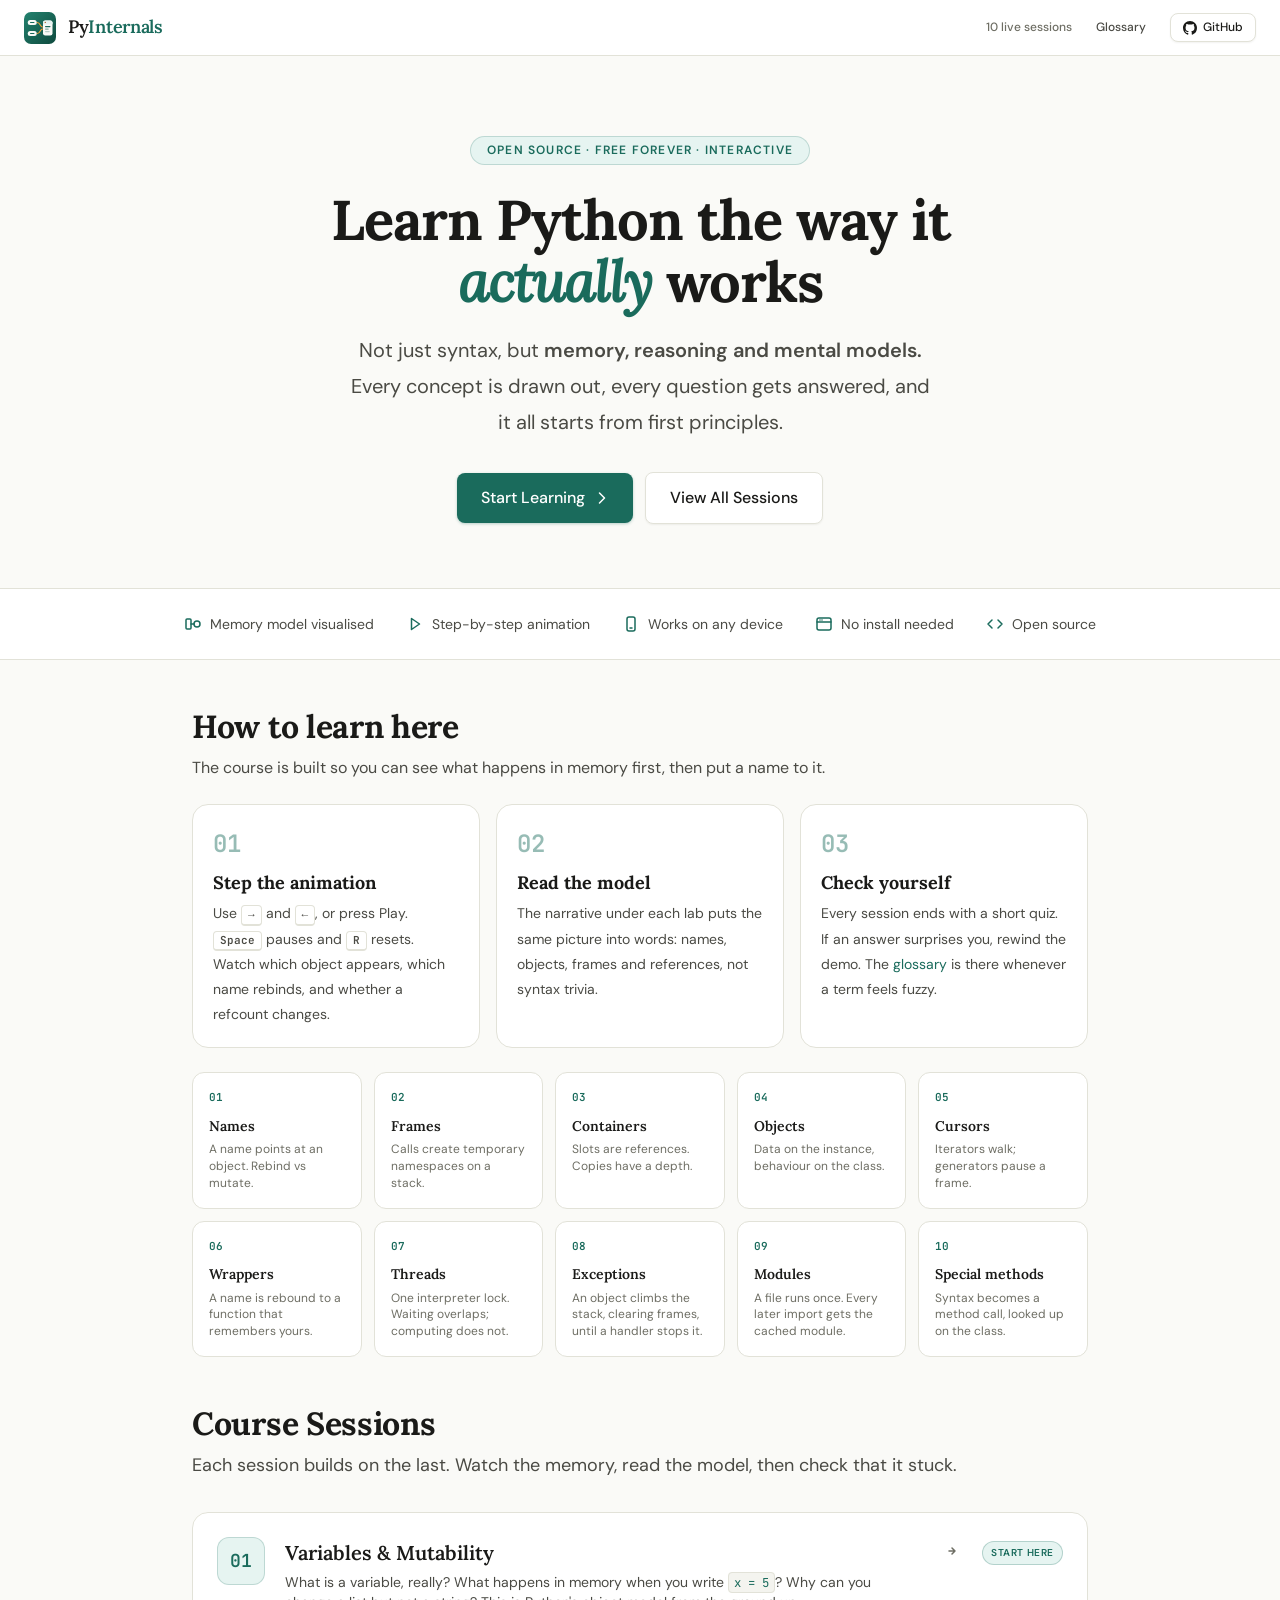
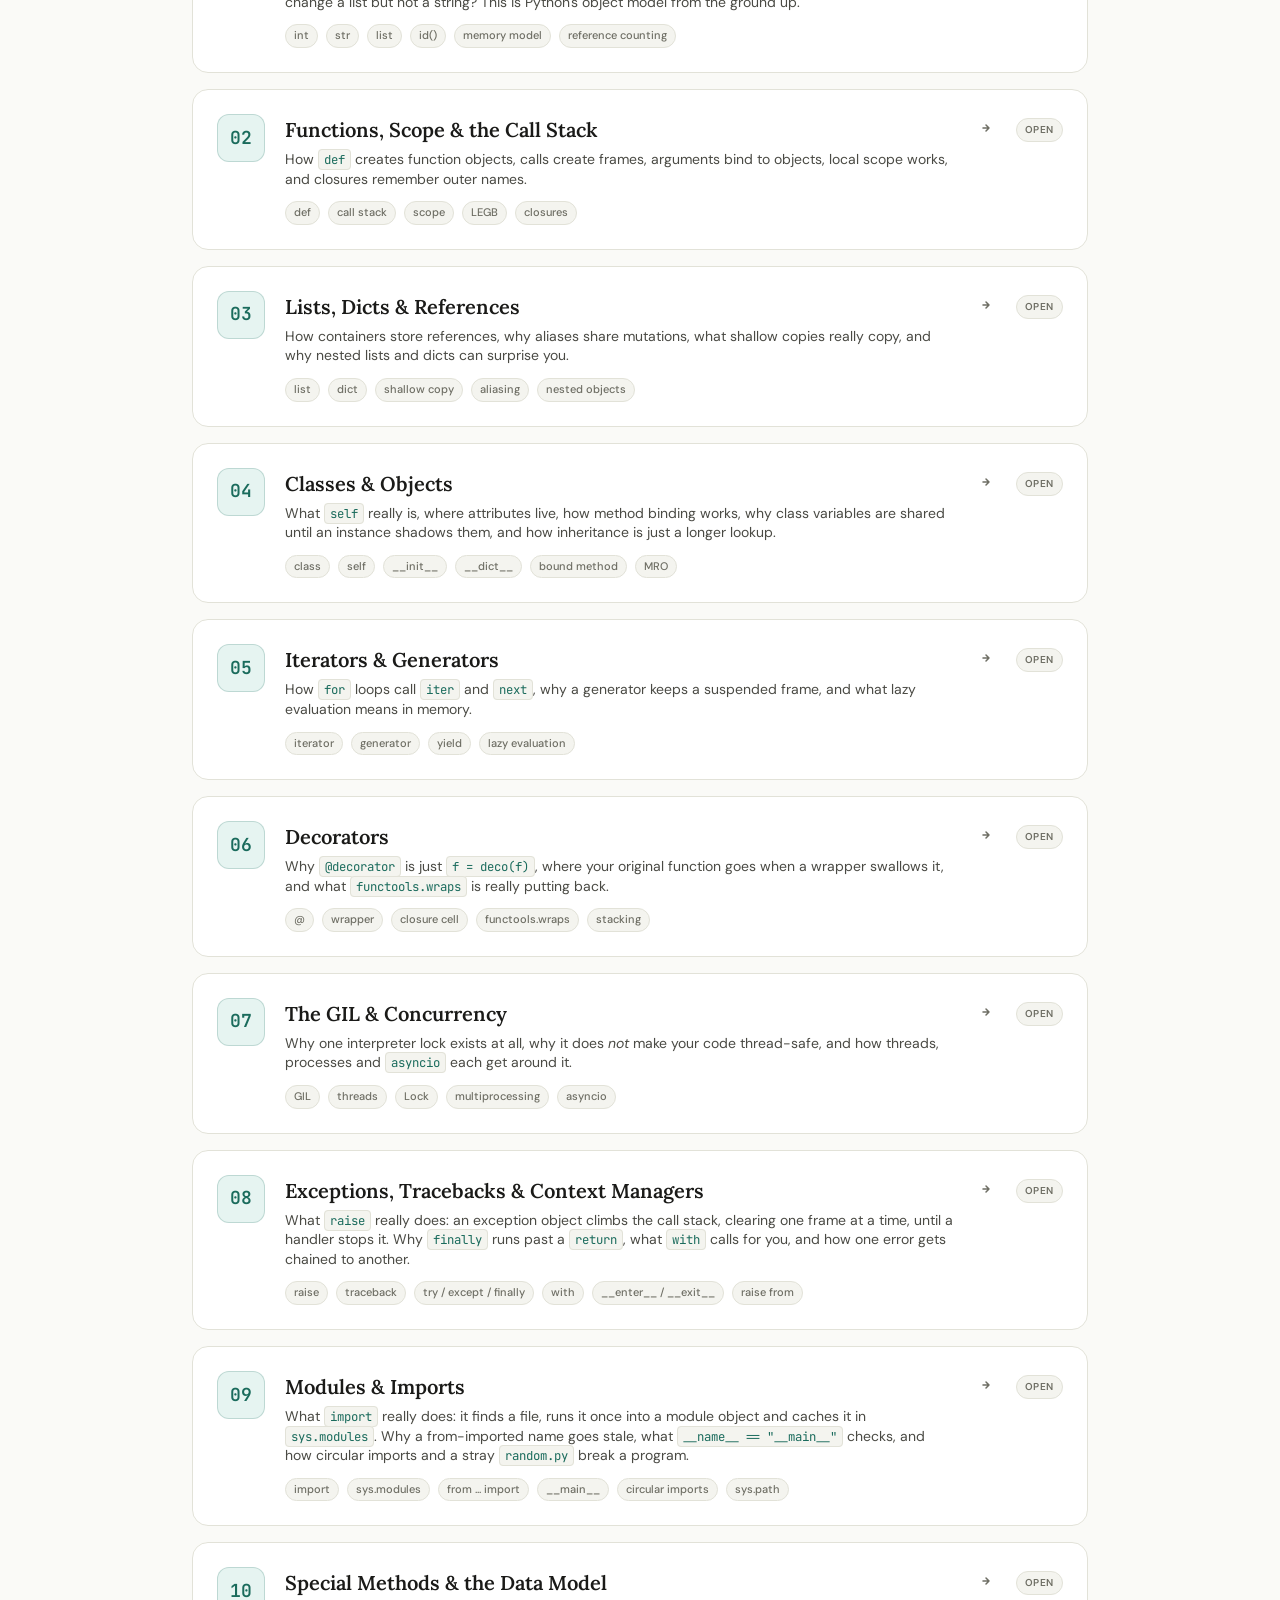
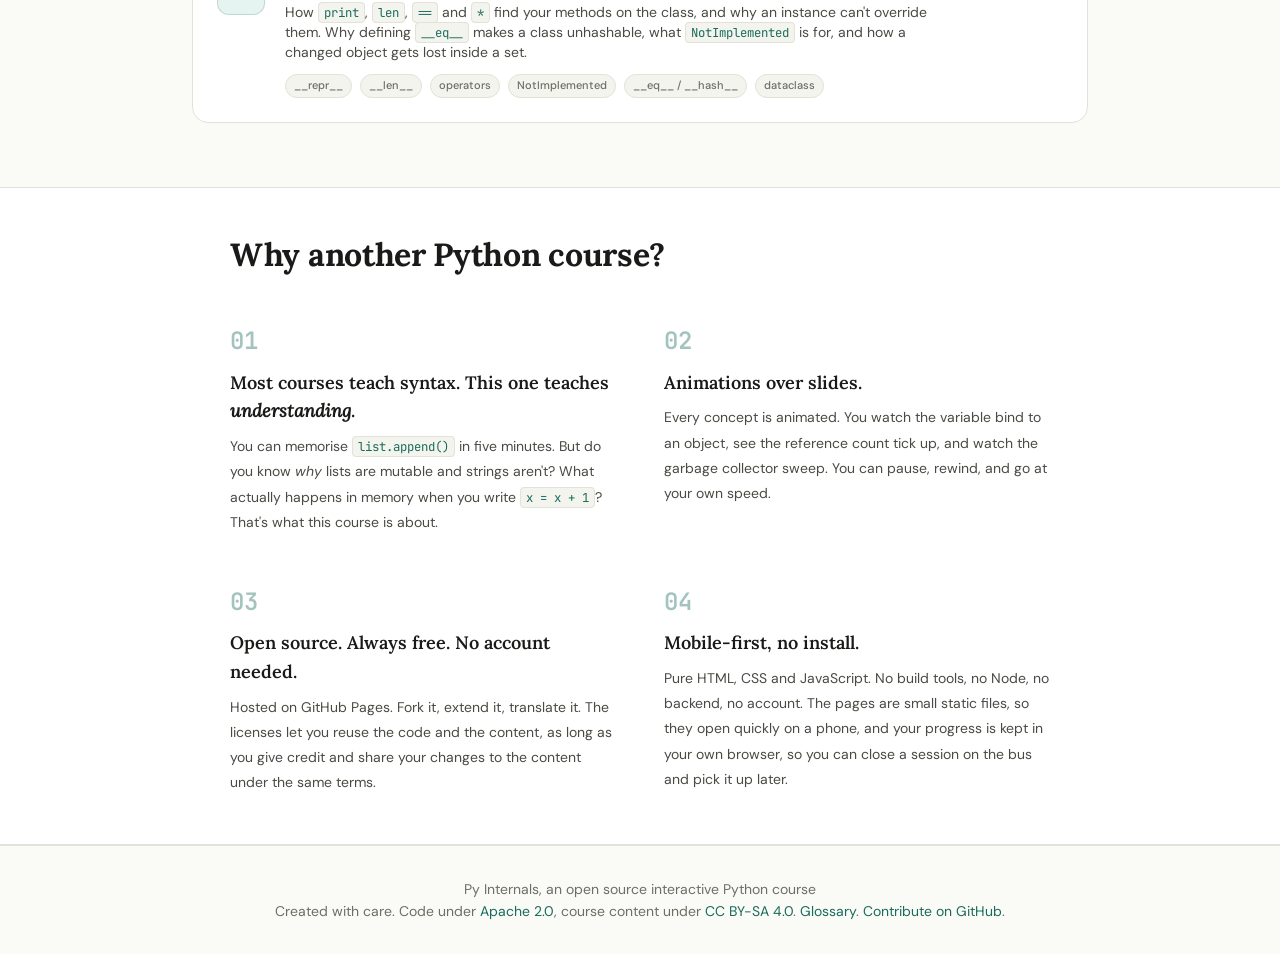
==== commit c1931679: "Add Session 10: Special Methods & the Data Model Five demos: str(p) walking up to object and back do" ====
--- a/index.html
+++ b/index.html
@@ -380,7 +380,7 @@
       .course-path { grid-template-columns: 1fr 1fr; }
     }
 
-    /* Two columns all the way down. One column made the same nine sessions a
+    /* Two columns all the way down. One column made the sessions a
        screen and a half long, right above the cards that list them again. */
     @media (max-width: 640px) {
       .howto-grid { grid-template-columns: 1fr; }
@@ -474,7 +474,7 @@
         "CPython internals",
         "memory model"
       ],
-      "keywords": "python, python internals, memory model, reference counting, closures, decorators, generators, GIL, exceptions, imports, modules",
+      "keywords": "python, python internals, memory model, reference counting, closures, decorators, generators, GIL, exceptions, imports, modules, special methods, dunder methods",
       "teaches": [
         "Python variables as names bound to objects",
         "id() and object identity",
@@ -536,7 +536,15 @@
         "the __name__ == \"__main__\" guard",
         "circular imports",
         "sys.path and shadowed modules",
-        "packages and __pycache__"
+        "packages and __pycache__",
+        "special methods and the data model",
+        "__repr__ and __str__",
+        "special method lookup on the type",
+        "operator overloading",
+        "NotImplemented and reflected operators",
+        "__eq__ and __hash__",
+        "hashable objects and changing keys",
+        "dataclasses"
       ],
       "offers": [
         {
@@ -551,7 +559,7 @@
         {
           "@type": "CourseInstance",
           "courseMode": "online",
-          "courseWorkload": "PT6H"
+          "courseWorkload": "PT7H"
         }
       ],
       "hasPart": [
@@ -599,6 +607,11 @@
           "@type": "LearningResource",
           "name": "Session 09: Modules & Imports",
           "url": "https://inboxpraveen.github.io/Py-Internals/sessions/09-modules/"
+        },
+        {
+          "@type": "LearningResource",
+          "name": "Session 10: Special Methods & the Data Model",
+          "url": "https://inboxpraveen.github.io/Py-Internals/sessions/10-data-model/"
         }
       ]
     },
@@ -636,7 +649,7 @@
     <span class="topbar__brand">Py<span>Internals</span></span>
   </div>
   <div class="topbar__actions">
-    <span class="progress-chip" id="homeProgressChip">9 live sessions</span>
+    <span class="progress-chip" id="homeProgressChip">10 live sessions</span>
     <a href="glossary.html" class="btn btn--ghost btn--sm">Glossary</a>
     <a href="https://github.com/inboxpraveen/Py-Internals"
        target="_blank" rel="noopener"
@@ -767,6 +780,11 @@
         <div class="course-path__title">Modules</div>
         <div class="course-path__idea">A file runs once. Every later import gets the cached module.</div>
       </a>
+      <a class="course-path__step" href="sessions/10-data-model/">
+        <div class="course-path__num">10</div>
+        <div class="course-path__title">Special methods</div>
+        <div class="course-path__idea">Syntax becomes a method call, looked up on the class.</div>
+      </a>
     </div>
   </section>
 
@@ -976,6 +994,30 @@
       </svg>
     </a>
 
+    <a href="sessions/10-data-model/" class="session-card animate-fade-up delay-5" data-session="10-data-model">
+      <div class="session-card__num">10</div>
+      <div class="session-card__body">
+        <div class="session-card__title">Special Methods &amp; the Data Model</div>
+        <div class="session-card__desc">
+          How <code>print</code>, <code>len</code>, <code>==</code> and <code>*</code> find your
+          methods on the class, and why an instance can't override them. Why defining
+          <code>__eq__</code> makes a class unhashable, what <code>NotImplemented</code> is for,
+          and how a changed object gets lost inside a set.
+        </div>
+        <div class="session-card__tags">
+          <span class="session-card__tag">__repr__</span>
+          <span class="session-card__tag">__len__</span>
+          <span class="session-card__tag">operators</span>
+          <span class="session-card__tag">NotImplemented</span>
+          <span class="session-card__tag">__eq__ / __hash__</span>
+          <span class="session-card__tag">dataclass</span>
+        </div>
+      </div>
+      <svg class="session-card__arrow" width="20" height="20" viewBox="0 0 20 20" fill="none">
+        <path d="M7 10h6M10 7l3 3-3 3" stroke="currentColor" stroke-width="1.5" stroke-linecap="round" stroke-linejoin="round"/>
+      </svg>
+    </a>
+
   </section>
 
   <!-- Philosophy -->
--- a/assets/css/layout.css
+++ b/assets/css/layout.css
@@ -268,6 +268,8 @@
 .stage {
   display: grid;
   grid-template-columns: 1fr 1fr;
+  /* the panels, then the explanation strip; the floor stays on the panels */
+  grid-template-rows: minmax(var(--panel-h), auto) auto;
   gap: 0;
   background: var(--clr-bg);
   border-bottom: 1px solid var(--clr-border);
